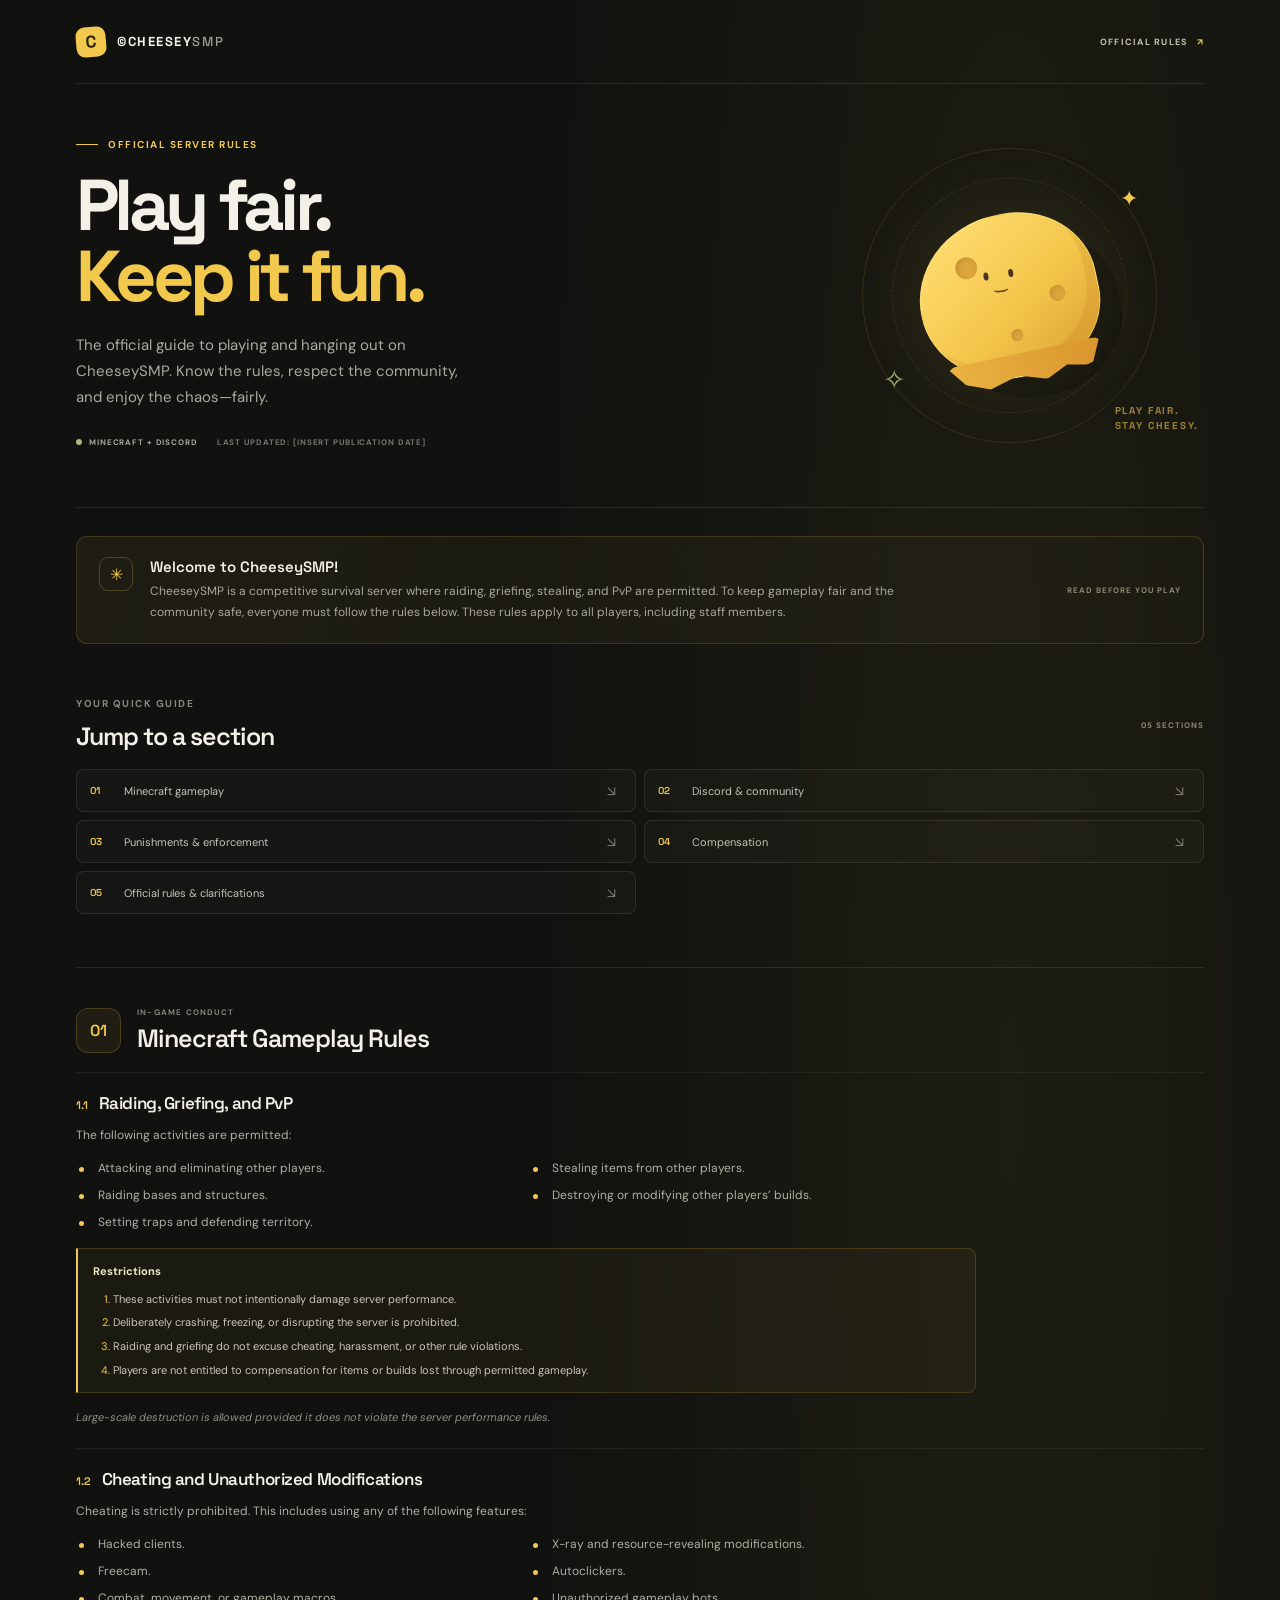
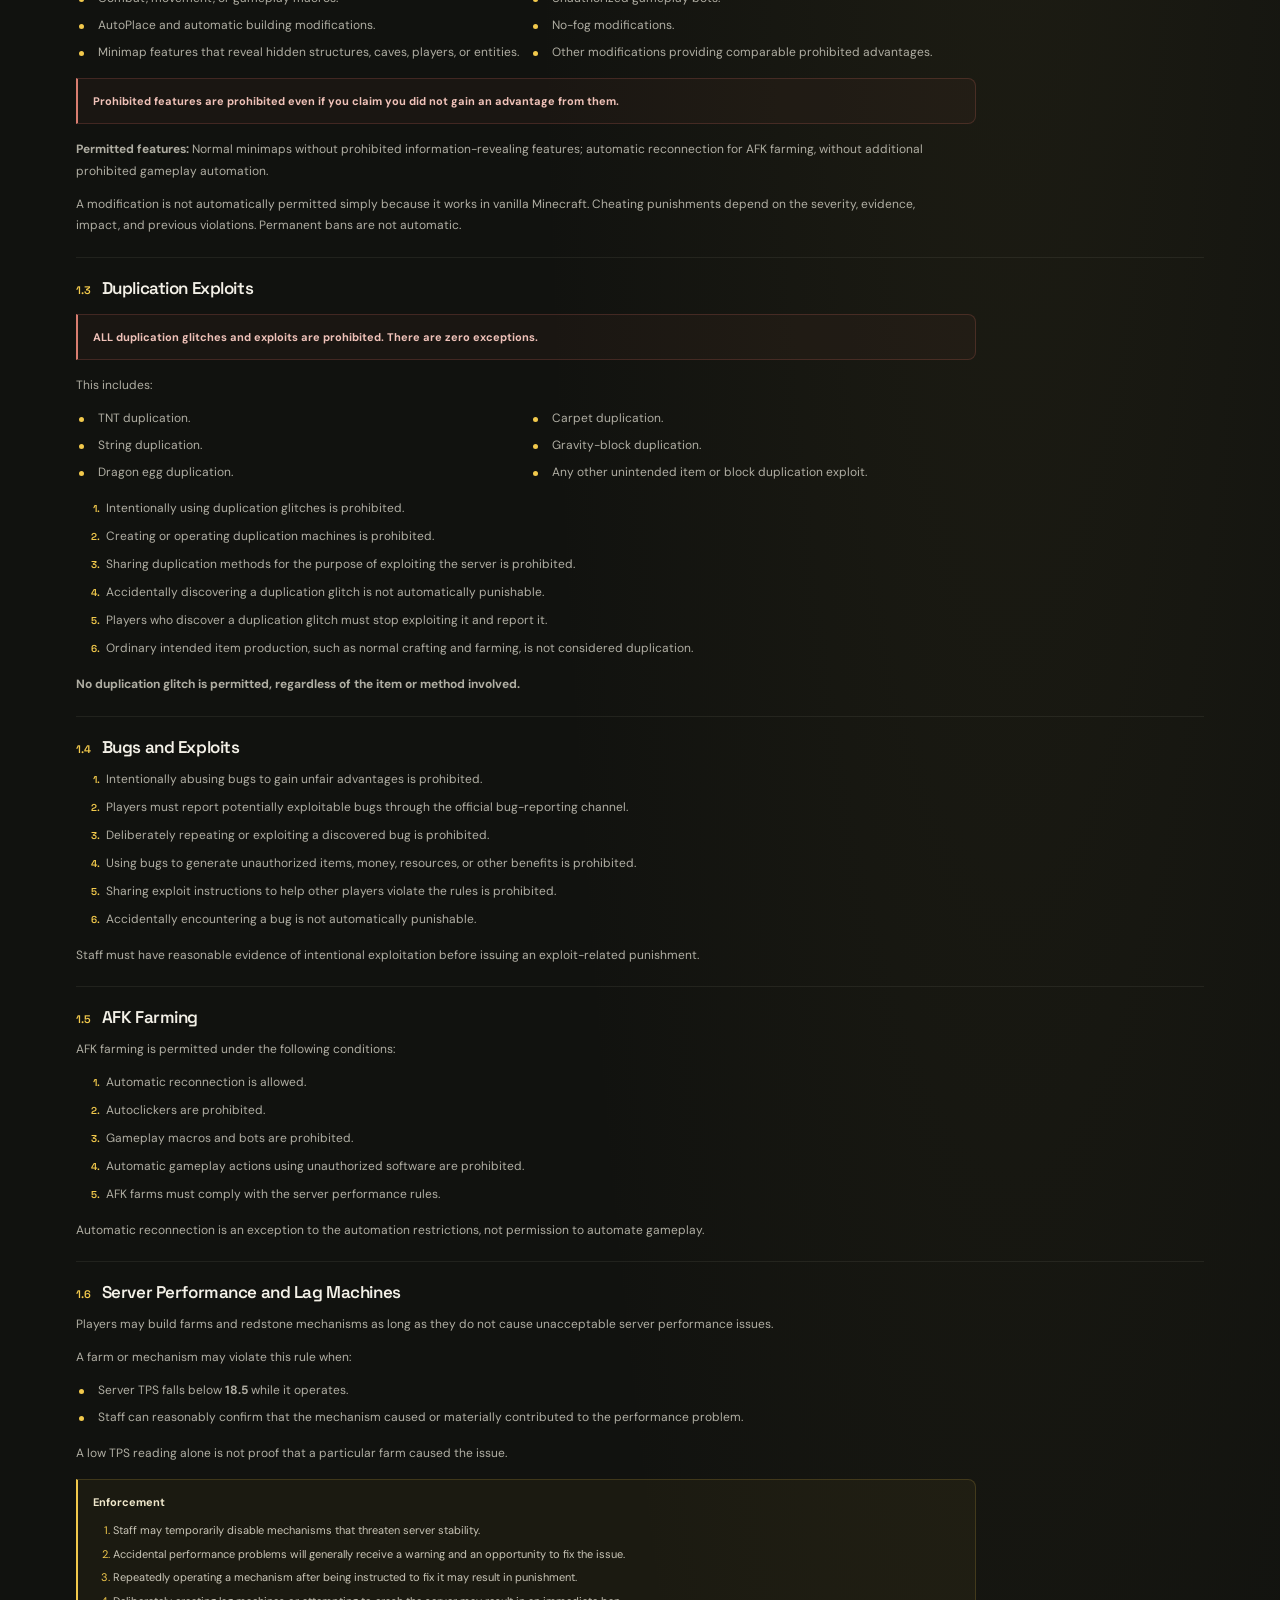
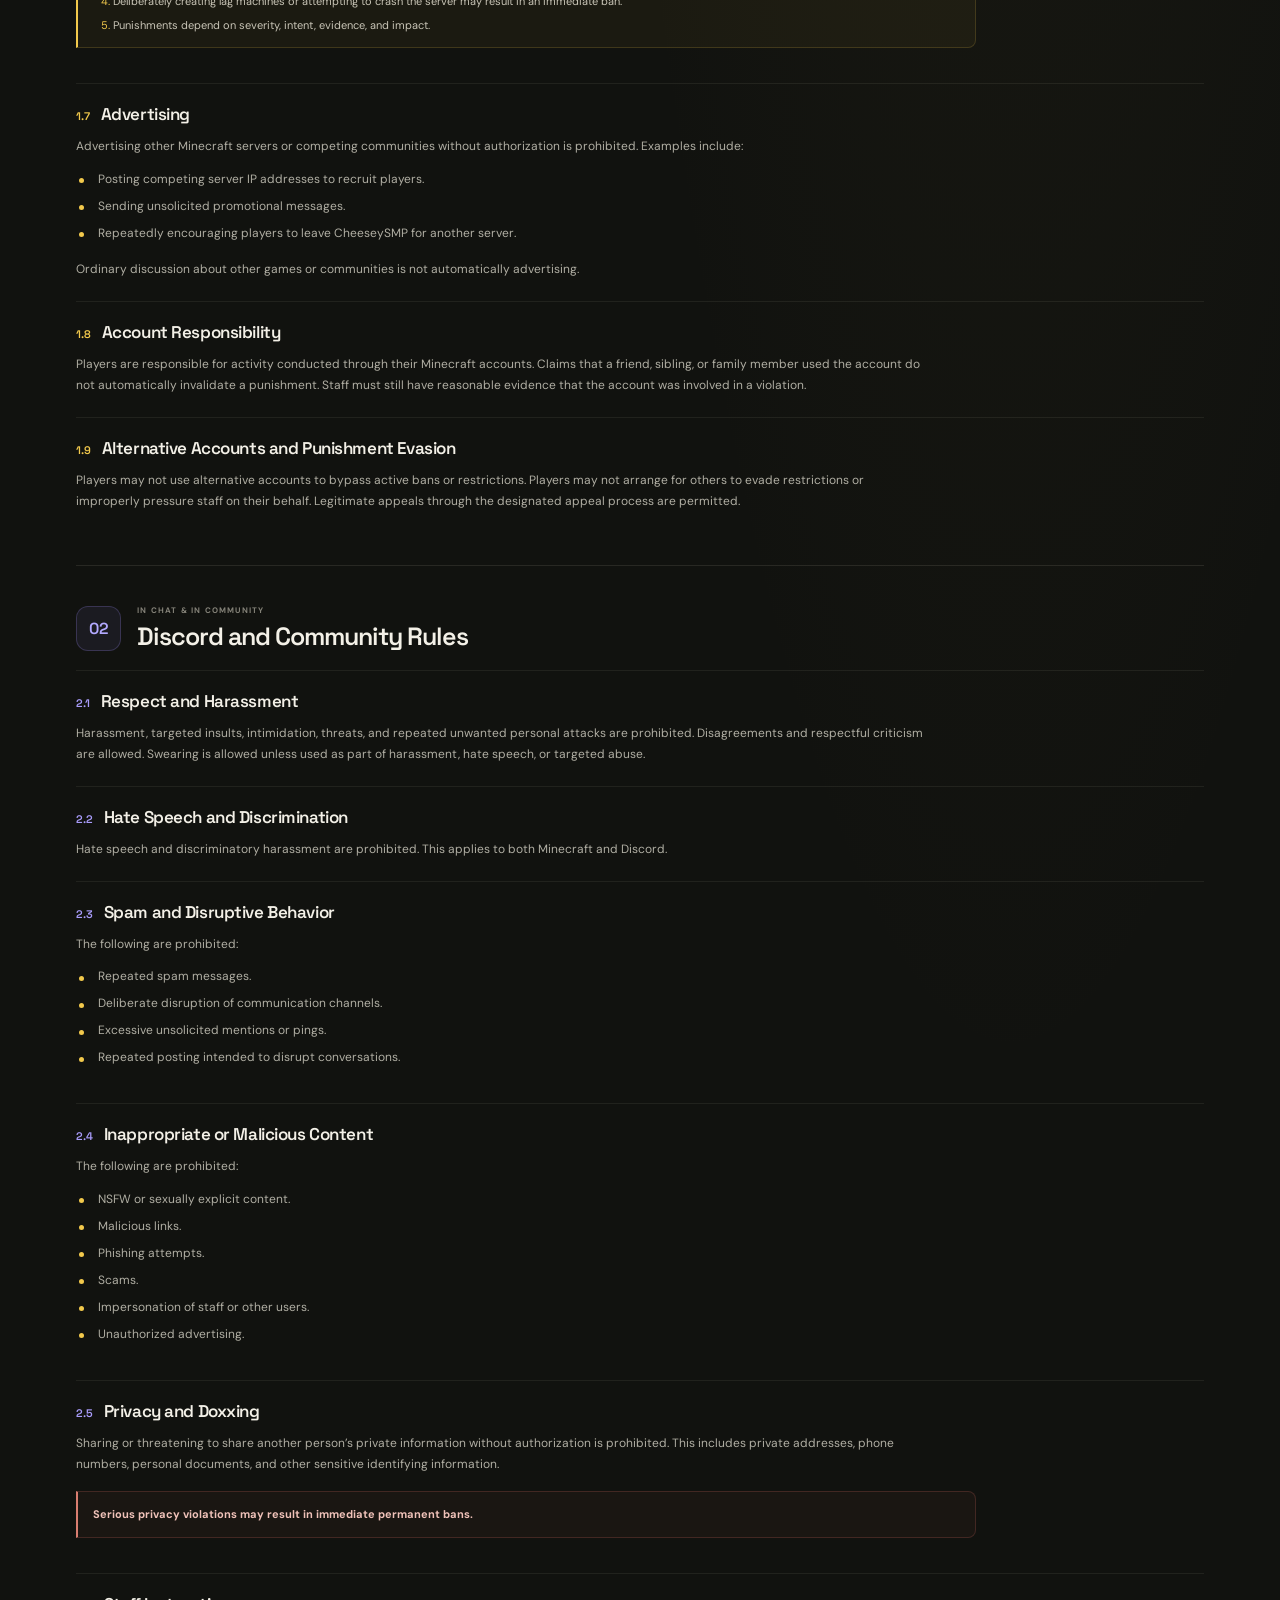
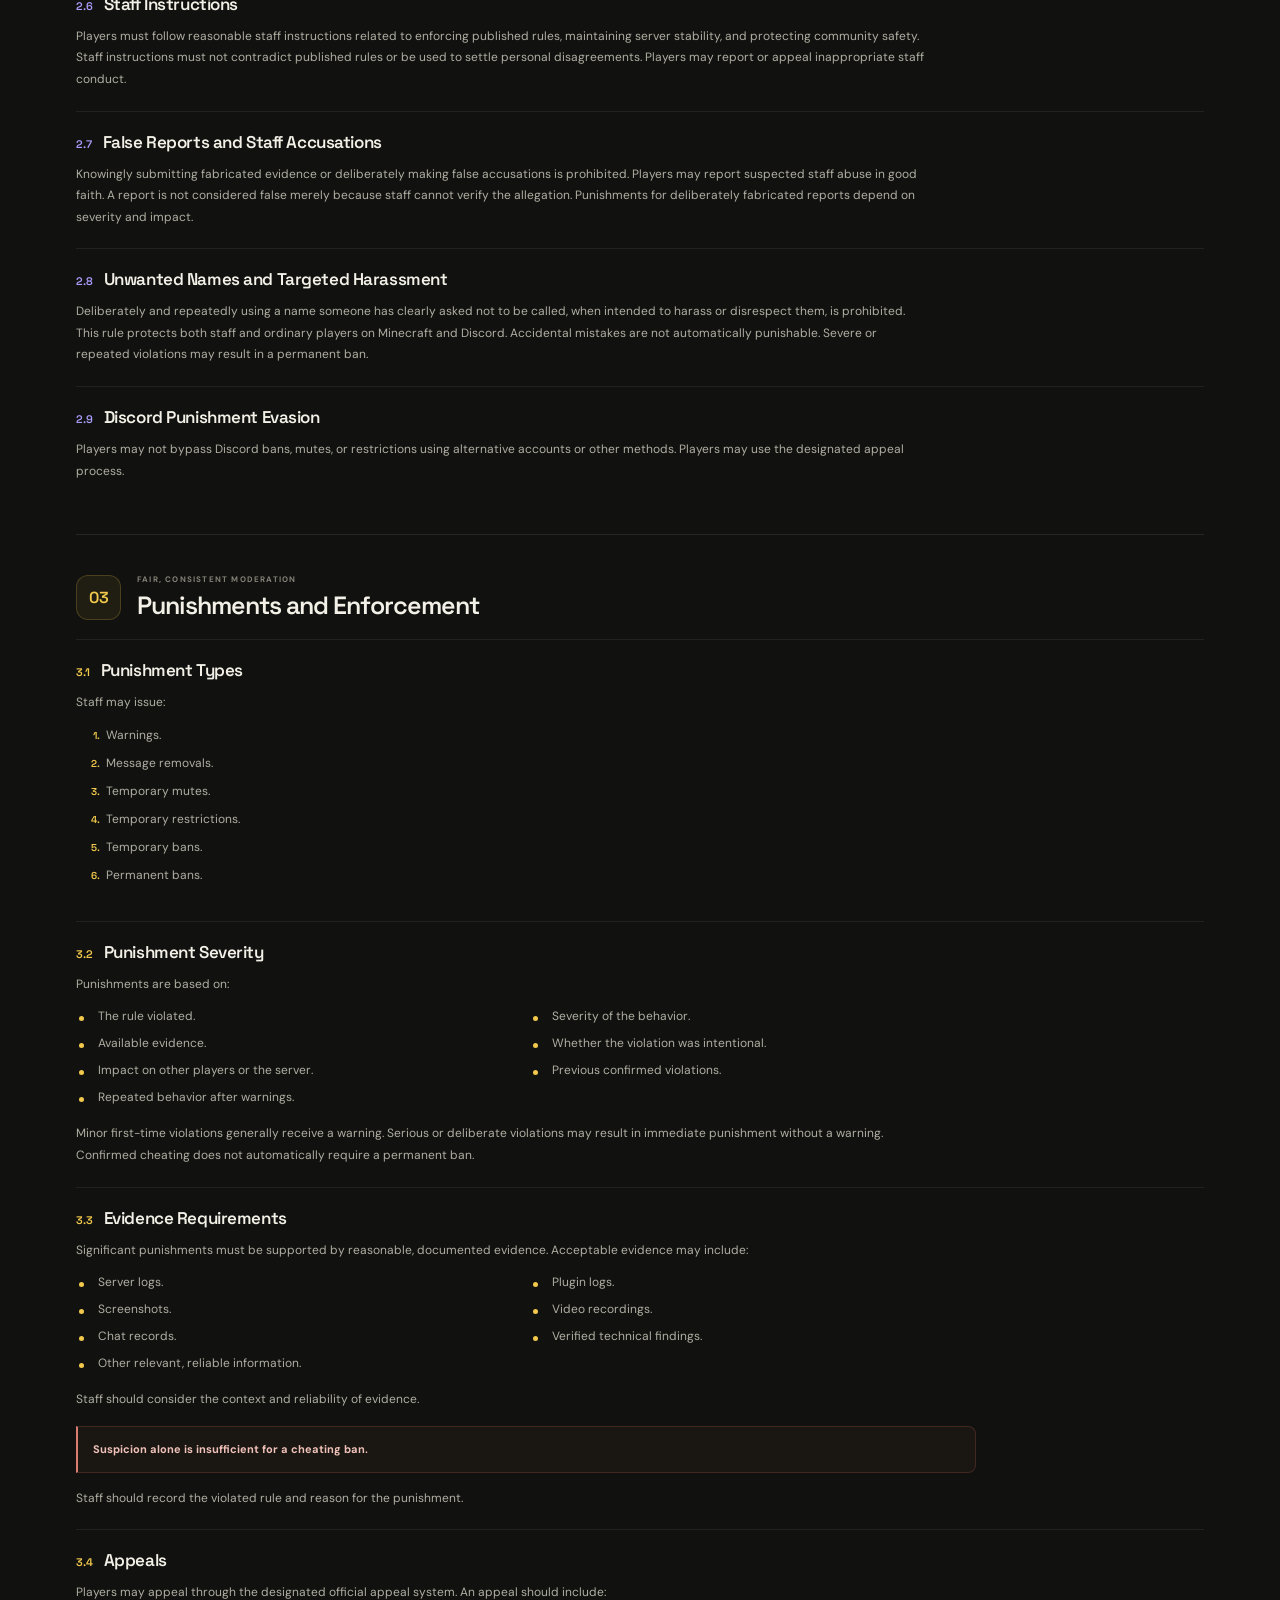
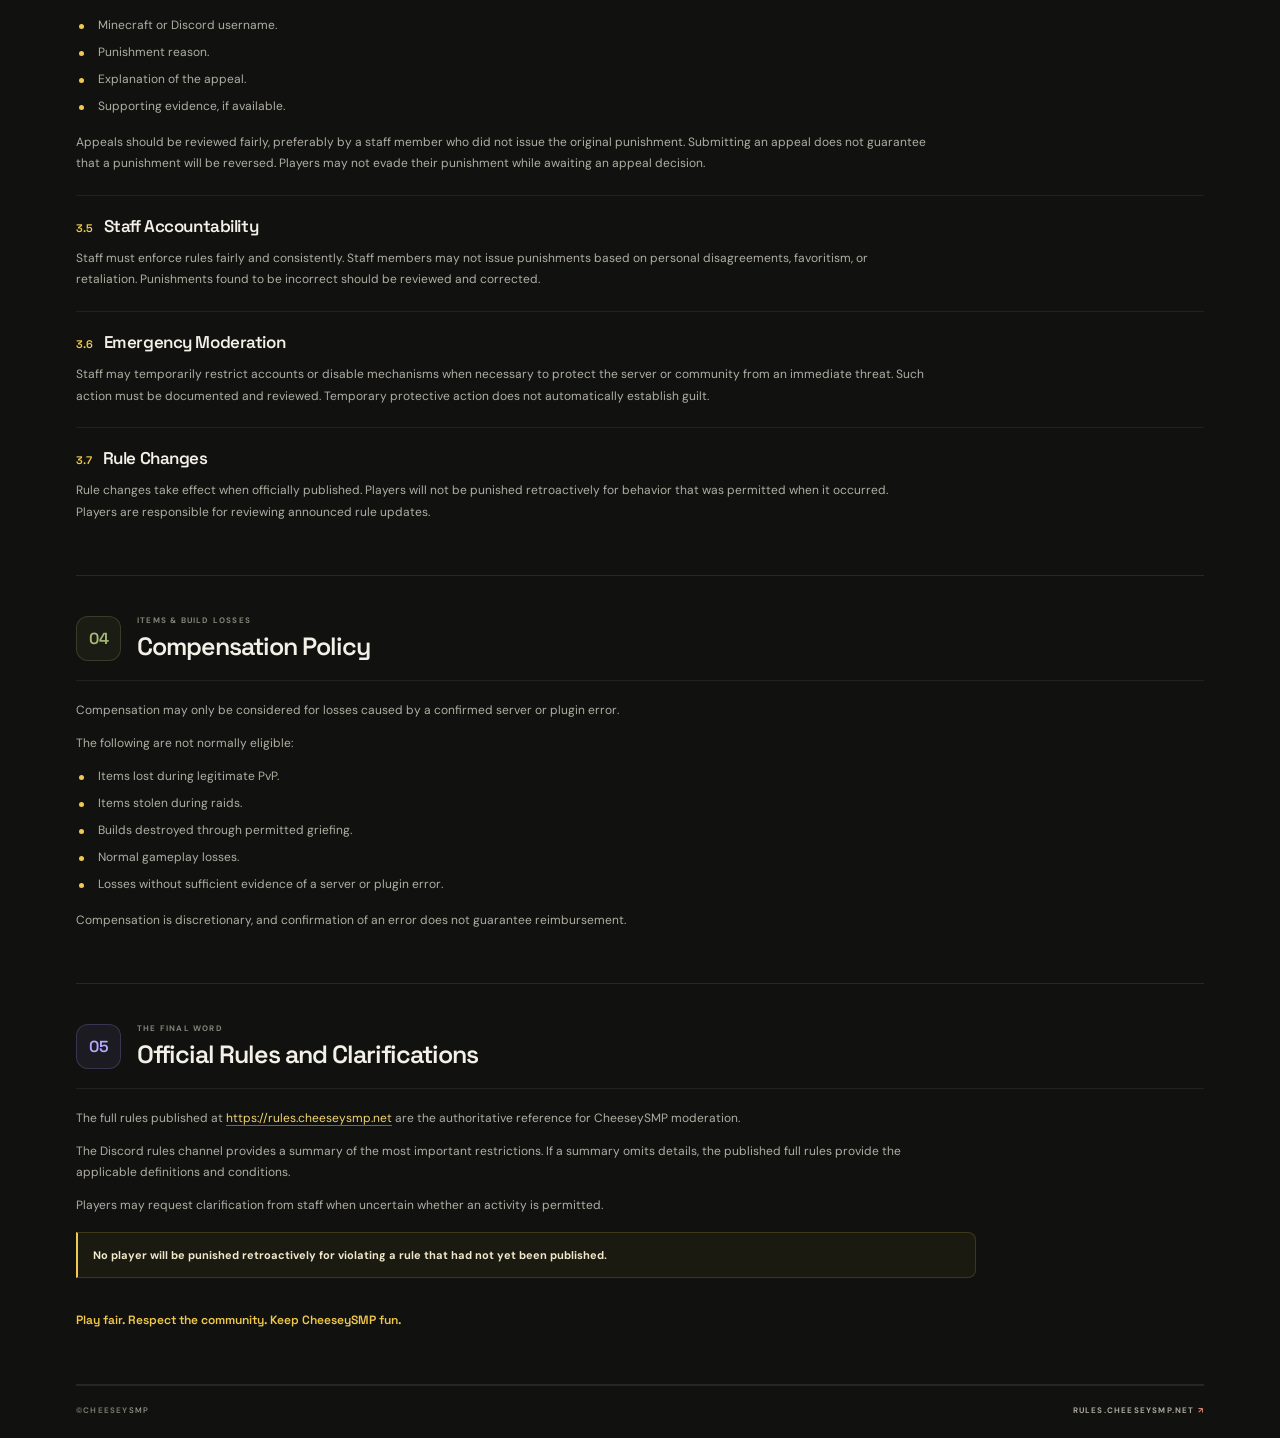
==== index.html @ 49653930 "Add files via upload" ====
<!DOCTYPE html>
<html lang="en">
    <head>
        <meta charset="UTF-8">
        <meta name="viewport" content="width=device-width, initial-scale=1.0">
        <meta name="theme-color" content="#11120f">
        <meta name="description" content="The official CheeseySMP rules for Minecraft and Discord. Play fair, respect the community, and keep CheeseySMP fun.">
        <title>Official Server Rules — CheeseySMP</title>
        <link rel="preconnect" href="https://fonts.googleapis.com">
        <link rel="preconnect" href="https://fonts.gstatic.com" crossorigin>
        <link href="https://fonts.googleapis.com/css2?family=DM+Sans:wght@400;500;600;700&family=Space+Grotesk:wght@500;600;700&display=swap" rel="stylesheet">
        <link rel="stylesheet" href="style.css">
    </head>
    <body>
        <div class="page-shell">
            <header class="site-header">
                <a class="brand" href="#top" aria-label="CheeseySMP rules home">
                    <span class="brand-mark" aria-hidden="true">C</span>
                    <span>©CHEESEY<span class="brand-light">SMP</span></span>
                </a>
                <a class="header-link" href="https://rules.cheeseysmp.net">OFFICIAL RULES <span aria-hidden="true">↗</span></a>
            </header>

            <main id="top">
                <section class="hero" aria-labelledby="page-title">
                    <div class="hero-copy">
                        <p class="eyebrow"><span class="eyebrow-line"></span> OFFICIAL SERVER RULES</p>
                        <h1 id="page-title">Play fair.<br><span>Keep it fun.</span></h1>
                        <p class="hero-description">The official guide to playing and hanging out on CheeseySMP. Know the rules, respect the community, and enjoy the chaos—fairly.</p>
                        <div class="hero-meta">
                            <span><span class="meta-dot"></span> MINECRAFT + DISCORD</span>
                            <span>LAST UPDATED: [INSERT PUBLICATION DATE]</span>
                        </div>
                    </div>
                    <div class="hero-art" aria-hidden="true">
                        <div class="orbit orbit-one"></div>
                        <div class="orbit orbit-two"></div>
                        <div class="spark spark-one">✦</div>
                        <div class="spark spark-two">✧</div>
                        <div class="cheese">
                            <div class="cheese-face"><span></span><span></span><i></i></div>
                            <div class="cheese-hole hole-one"></div>
                            <div class="cheese-hole hole-two"></div>
                            <div class="cheese-hole hole-three"></div>
                        </div>
                        <span class="art-caption">PLAY FAIR.<br>STAY CHEESY.</span>
                    </div>
                </section>

                <section class="intro-panel" aria-label="About these rules">
                    <div class="intro-icon" aria-hidden="true">✳</div>
                    <div>
                        <p class="intro-title">Welcome to CheeseySMP!</p>
                        <p>CheeseySMP is a competitive survival server where raiding, griefing, stealing, and PvP are permitted. To keep gameplay fair and the community safe, everyone must follow the rules below. These rules apply to all players, including staff members.</p>
                    </div>
                    <span class="intro-label">READ BEFORE YOU PLAY</span>
                </section>

                <section class="contents" aria-labelledby="contents-heading">
                    <div class="section-heading">
                        <div>
                            <p class="eyebrow">YOUR QUICK GUIDE</p>
                            <h2 id="contents-heading">Jump to a section</h2>
                        </div>
                        <span class="contents-count">05 SECTIONS</span>
                    </div>
                    <nav class="contents-grid" aria-label="Rules sections">
                        <a class="contents-link" href="#minecraft"><span>01</span> Minecraft gameplay <b>↘</b></a>
                        <a class="contents-link" href="#community"><span>02</span> Discord &amp; community <b>↘</b></a>
                        <a class="contents-link" href="#enforcement"><span>03</span> Punishments &amp; enforcement <b>↘</b></a>
                        <a class="contents-link" href="#compensation"><span>04</span> Compensation <b>↘</b></a>
                        <a class="contents-link" href="#clarifications"><span>05</span> Official rules &amp; clarifications <b>↘</b></a>
                    </nav>
                </section>

                <div class="rules-document">
                    <section class="document-section" id="minecraft" aria-labelledby="minecraft-heading">
                        <div class="document-heading">
                            <span class="section-index">01</span>
                            <div><p class="eyebrow">IN-GAME CONDUCT</p><h2 id="minecraft-heading">Minecraft Gameplay Rules</h2></div>
                        </div>

                        <article class="rule-block" id="raiding">
                            <h3><span>1.1</span> Raiding, Griefing, and PvP</h3>
                            <p>The following activities are permitted:</p>
                            <ul class="rule-points two-column">
                                <li>Attacking and eliminating other players.</li>
                                <li>Stealing items from other players.</li>
                                <li>Raiding bases and structures.</li>
                                <li>Destroying or modifying other players’ builds.</li>
                                <li>Setting traps and defending territory.</li>
                            </ul>
                            <div class="callout callout-gold"><strong>Restrictions</strong><ol><li>These activities must not intentionally damage server performance.</li><li>Deliberately crashing, freezing, or disrupting the server is prohibited.</li><li>Raiding and griefing do not excuse cheating, harassment, or other rule violations.</li><li>Players are not entitled to compensation for items or builds lost through permitted gameplay.</li></ol></div>
                            <p class="fine-print">Large-scale destruction is allowed provided it does not violate the server performance rules.</p>
                        </article>

                        <article class="rule-block" id="cheating">
                            <h3><span>1.2</span> Cheating and Unauthorized Modifications</h3>
                            <p>Cheating is strictly prohibited. This includes using any of the following features:</p>
                            <ul class="rule-points two-column">
                                <li>Hacked clients.</li><li>X-ray and resource-revealing modifications.</li><li>Freecam.</li><li>Autoclickers.</li><li>Combat, movement, or gameplay macros.</li><li>Unauthorized gameplay bots.</li><li>AutoPlace and automatic building modifications.</li><li>No-fog modifications.</li><li>Minimap features that reveal hidden structures, caves, players, or entities.</li><li>Other modifications providing comparable prohibited advantages.</li>
                            </ul>
                            <div class="callout callout-red"><strong>Prohibited features are prohibited even if you claim you did not gain an advantage from them.</strong></div>
                            <p><strong>Permitted features:</strong> Normal minimaps without prohibited information-revealing features; automatic reconnection for AFK farming, without additional prohibited gameplay automation.</p>
                            <p>A modification is not automatically permitted simply because it works in vanilla Minecraft. Cheating punishments depend on the severity, evidence, impact, and previous violations. Permanent bans are not automatic.</p>
                        </article>

                        <article class="rule-block" id="duplication">
                            <h3><span>1.3</span> Duplication Exploits</h3>
                            <div class="callout callout-red"><strong>ALL duplication glitches and exploits are prohibited. There are zero exceptions.</strong></div>
                            <p>This includes:</p>
                            <ul class="rule-points two-column"><li>TNT duplication.</li><li>Carpet duplication.</li><li>String duplication.</li><li>Gravity-block duplication.</li><li>Dragon egg duplication.</li><li>Any other unintended item or block duplication exploit.</li></ul>
                            <ol class="numbered-rules"><li>Intentionally using duplication glitches is prohibited.</li><li>Creating or operating duplication machines is prohibited.</li><li>Sharing duplication methods for the purpose of exploiting the server is prohibited.</li><li>Accidentally discovering a duplication glitch is not automatically punishable.</li><li>Players who discover a duplication glitch must stop exploiting it and report it.</li><li>Ordinary intended item production, such as normal crafting and farming, is not considered duplication.</li></ol>
                            <p><strong>No duplication glitch is permitted, regardless of the item or method involved.</strong></p>
                        </article>

                        <article class="rule-block" id="bugs">
                            <h3><span>1.4</span> Bugs and Exploits</h3>
                            <ol class="numbered-rules"><li>Intentionally abusing bugs to gain unfair advantages is prohibited.</li><li>Players must report potentially exploitable bugs through the official bug-reporting channel.</li><li>Deliberately repeating or exploiting a discovered bug is prohibited.</li><li>Using bugs to generate unauthorized items, money, resources, or other benefits is prohibited.</li><li>Sharing exploit instructions to help other players violate the rules is prohibited.</li><li>Accidentally encountering a bug is not automatically punishable.</li></ol>
                            <p>Staff must have reasonable evidence of intentional exploitation before issuing an exploit-related punishment.</p>
                        </article>

                        <article class="rule-block" id="afk">
                            <h3><span>1.5</span> AFK Farming</h3>
                            <p>AFK farming is permitted under the following conditions:</p>
                            <ol class="numbered-rules"><li>Automatic reconnection is allowed.</li><li>Autoclickers are prohibited.</li><li>Gameplay macros and bots are prohibited.</li><li>Automatic gameplay actions using unauthorized software are prohibited.</li><li>AFK farms must comply with the server performance rules.</li></ol>
                            <p>Automatic reconnection is an exception to the automation restrictions, not permission to automate gameplay.</p>
                        </article>

                        <article class="rule-block" id="performance">
                            <h3><span>1.6</span> Server Performance and Lag Machines</h3>
                            <p>Players may build farms and redstone mechanisms as long as they do not cause unacceptable server performance issues.</p>
                            <p>A farm or mechanism may violate this rule when:</p>
                            <ul class="rule-points"><li>Server TPS falls below <strong>18.5</strong> while it operates.</li><li>Staff can reasonably confirm that the mechanism caused or materially contributed to the performance problem.</li></ul>
                            <p>A low TPS reading alone is not proof that a particular farm caused the issue.</p>
                            <div class="callout callout-gold"><strong>Enforcement</strong><ol><li>Staff may temporarily disable mechanisms that threaten server stability.</li><li>Accidental performance problems will generally receive a warning and an opportunity to fix the issue.</li><li>Repeatedly operating a mechanism after being instructed to fix it may result in punishment.</li><li>Deliberately creating lag machines or attempting to crash the server may result in an immediate ban.</li><li>Punishments depend on severity, intent, evidence, and impact.</li></ol></div>
                        </article>

                        <article class="rule-block" id="advertising">
                            <h3><span>1.7</span> Advertising</h3>
                            <p>Advertising other Minecraft servers or competing communities without authorization is prohibited. Examples include:</p>
                            <ul class="rule-points"><li>Posting competing server IP addresses to recruit players.</li><li>Sending unsolicited promotional messages.</li><li>Repeatedly encouraging players to leave CheeseySMP for another server.</li></ul>
                            <p>Ordinary discussion about other games or communities is not automatically advertising.</p>
                        </article>

                        <article class="rule-block" id="accounts">
                            <h3><span>1.8</span> Account Responsibility</h3>
                            <p>Players are responsible for activity conducted through their Minecraft accounts. Claims that a friend, sibling, or family member used the account do not automatically invalidate a punishment. Staff must still have reasonable evidence that the account was involved in a violation.</p>
                        </article>

                        <article class="rule-block" id="evasion">
                            <h3><span>1.9</span> Alternative Accounts and Punishment Evasion</h3>
                            <p>Players may not use alternative accounts to bypass active bans or restrictions. Players may not arrange for others to evade restrictions or improperly pressure staff on their behalf. Legitimate appeals through the designated appeal process are permitted.</p>
                        </article>
                    </section>

                    <section class="document-section" id="community" aria-labelledby="community-heading">
                        <div class="document-heading">
                            <span class="section-index section-index-purple">02</span>
                            <div><p class="eyebrow">IN CHAT &amp; IN COMMUNITY</p><h2 id="community-heading">Discord and Community Rules</h2></div>
                        </div>
                        <article class="rule-block" id="respect"><h3><span>2.1</span> Respect and Harassment</h3><p>Harassment, targeted insults, intimidation, threats, and repeated unwanted personal attacks are prohibited. Disagreements and respectful criticism are allowed. Swearing is allowed unless used as part of harassment, hate speech, or targeted abuse.</p></article>
                        <article class="rule-block" id="hate"><h3><span>2.2</span> Hate Speech and Discrimination</h3><p>Hate speech and discriminatory harassment are prohibited. This applies to both Minecraft and Discord.</p></article>
                        <article class="rule-block" id="spam"><h3><span>2.3</span> Spam and Disruptive Behavior</h3><p>The following are prohibited:</p><ul class="rule-points"><li>Repeated spam messages.</li><li>Deliberate disruption of communication channels.</li><li>Excessive unsolicited mentions or pings.</li><li>Repeated posting intended to disrupt conversations.</li></ul></article>
                        <article class="rule-block" id="malicious"><h3><span>2.4</span> Inappropriate or Malicious Content</h3><p>The following are prohibited:</p><ul class="rule-points"><li>NSFW or sexually explicit content.</li><li>Malicious links.</li><li>Phishing attempts.</li><li>Scams.</li><li>Impersonation of staff or other users.</li><li>Unauthorized advertising.</li></ul></article>
                        <article class="rule-block" id="privacy"><h3><span>2.5</span> Privacy and Doxxing</h3><p>Sharing or threatening to share another person’s private information without authorization is prohibited. This includes private addresses, phone numbers, personal documents, and other sensitive identifying information.</p><div class="callout callout-red"><strong>Serious privacy violations may result in immediate permanent bans.</strong></div></article>
                        <article class="rule-block" id="staff"><h3><span>2.6</span> Staff Instructions</h3><p>Players must follow reasonable staff instructions related to enforcing published rules, maintaining server stability, and protecting community safety. Staff instructions must not contradict published rules or be used to settle personal disagreements. Players may report or appeal inappropriate staff conduct.</p></article>
                        <article class="rule-block" id="reports"><h3><span>2.7</span> False Reports and Staff Accusations</h3><p>Knowingly submitting fabricated evidence or deliberately making false accusations is prohibited. Players may report suspected staff abuse in good faith. A report is not considered false merely because staff cannot verify the allegation. Punishments for deliberately fabricated reports depend on severity and impact.</p></article>
                        <article class="rule-block" id="names"><h3><span>2.8</span> Unwanted Names and Targeted Harassment</h3><p>Deliberately and repeatedly using a name someone has clearly asked not to be called, when intended to harass or disrespect them, is prohibited. This rule protects both staff and ordinary players on Minecraft and Discord. Accidental mistakes are not automatically punishable. Severe or repeated violations may result in a permanent ban.</p></article>
                        <article class="rule-block" id="discord-evasion"><h3><span>2.9</span> Discord Punishment Evasion</h3><p>Players may not bypass Discord bans, mutes, or restrictions using alternative accounts or other methods. Players may use the designated appeal process.</p></article>
                    </section>

                    <section class="document-section" id="enforcement" aria-labelledby="enforcement-heading">
                        <div class="document-heading"><span class="section-index">03</span><div><p class="eyebrow">FAIR, CONSISTENT MODERATION</p><h2 id="enforcement-heading">Punishments and Enforcement</h2></div></div>
                        <article class="rule-block" id="punishment-types"><h3><span>3.1</span> Punishment Types</h3><p>Staff may issue:</p><ol class="numbered-rules"><li>Warnings.</li><li>Message removals.</li><li>Temporary mutes.</li><li>Temporary restrictions.</li><li>Temporary bans.</li><li>Permanent bans.</li></ol></article>
                        <article class="rule-block" id="severity"><h3><span>3.2</span> Punishment Severity</h3><p>Punishments are based on:</p><ul class="rule-points two-column"><li>The rule violated.</li><li>Severity of the behavior.</li><li>Available evidence.</li><li>Whether the violation was intentional.</li><li>Impact on other players or the server.</li><li>Previous confirmed violations.</li><li>Repeated behavior after warnings.</li></ul><p>Minor first-time violations generally receive a warning. Serious or deliberate violations may result in immediate punishment without a warning. Confirmed cheating does not automatically require a permanent ban.</p></article>
                        <article class="rule-block" id="evidence"><h3><span>3.3</span> Evidence Requirements</h3><p>Significant punishments must be supported by reasonable, documented evidence. Acceptable evidence may include:</p><ul class="rule-points two-column"><li>Server logs.</li><li>Plugin logs.</li><li>Screenshots.</li><li>Video recordings.</li><li>Chat records.</li><li>Verified technical findings.</li><li>Other relevant, reliable information.</li></ul><p>Staff should consider the context and reliability of evidence.</p><div class="callout callout-red"><strong>Suspicion alone is insufficient for a cheating ban.</strong></div><p>Staff should record the violated rule and reason for the punishment.</p></article>
                        <article class="rule-block" id="appeals"><h3><span>3.4</span> Appeals</h3><p>Players may appeal through the designated official appeal system. An appeal should include:</p><ul class="rule-points"><li>Minecraft or Discord username.</li><li>Punishment reason.</li><li>Explanation of the appeal.</li><li>Supporting evidence, if available.</li></ul><p>Appeals should be reviewed fairly, preferably by a staff member who did not issue the original punishment. Submitting an appeal does not guarantee that a punishment will be reversed. Players may not evade their punishment while awaiting an appeal decision.</p></article>
                        <article class="rule-block" id="staff-accountability"><h3><span>3.5</span> Staff Accountability</h3><p>Staff must enforce rules fairly and consistently. Staff members may not issue punishments based on personal disagreements, favoritism, or retaliation. Punishments found to be incorrect should be reviewed and corrected.</p></article>
                        <article class="rule-block" id="emergency"><h3><span>3.6</span> Emergency Moderation</h3><p>Staff may temporarily restrict accounts or disable mechanisms when necessary to protect the server or community from an immediate threat. Such action must be documented and reviewed. Temporary protective action does not automatically establish guilt.</p></article>
                        <article class="rule-block" id="rule-changes"><h3><span>3.7</span> Rule Changes</h3><p>Rule changes take effect when officially published. Players will not be punished retroactively for behavior that was permitted when it occurred. Players are responsible for reviewing announced rule updates.</p></article>
                    </section>

                    <section class="document-section" id="compensation" aria-labelledby="compensation-heading">
                        <div class="document-heading"><span class="section-index section-index-green">04</span><div><p class="eyebrow">ITEMS &amp; BUILD LOSSES</p><h2 id="compensation-heading">Compensation Policy</h2></div></div>
                        <article class="rule-block"><p>Compensation may only be considered for losses caused by a confirmed server or plugin error.</p><p>The following are not normally eligible:</p><ul class="rule-points"><li>Items lost during legitimate PvP.</li><li>Items stolen during raids.</li><li>Builds destroyed through permitted griefing.</li><li>Normal gameplay losses.</li><li>Losses without sufficient evidence of a server or plugin error.</li></ul><p>Compensation is discretionary, and confirmation of an error does not guarantee reimbursement.</p></article>
                    </section>

                    <section class="document-section" id="clarifications" aria-labelledby="clarifications-heading">
                        <div class="document-heading"><span class="section-index section-index-purple">05</span><div><p class="eyebrow">THE FINAL WORD</p><h2 id="clarifications-heading">Official Rules and Clarifications</h2></div></div>
                        <article class="rule-block"><p>The full rules published at <a class="inline-link" href="https://rules.cheeseysmp.net">https://rules.cheeseysmp.net</a> are the authoritative reference for CheeseySMP moderation.</p><p>The Discord rules channel provides a summary of the most important restrictions. If a summary omits details, the published full rules provide the applicable definitions and conditions.</p><p>Players may request clarification from staff when uncertain whether an activity is permitted.</p><div class="callout callout-gold"><strong>No player will be punished retroactively for violating a rule that had not yet been published.</strong></div><p class="closing-line">Play fair. Respect the community. Keep CheeseySMP fun.</p></article>
                    </section>
                </div>
            </main>

            <footer class="site-footer">
                <span>©CHEESEY<span class="brand-light">SMP</span></span>
                <a href="https://rules.cheeseysmp.net">RULES.CHEESEYSMP.NET <span class="footer-heart">↗</span></a>
            </footer>
        </div>
    </body>
</html>
---- style.css ----
@import url('https://fonts.googleapis.com/css2?family=DM+Sans:wght@400;500;600;700&family=Space+Grotesk:wght@500;600;700&display=swap');

:root {
    color-scheme: dark;
    --bg: #11120f;
    --panel: #1a1b17;
    --panel-raised: #20211c;
    --text: #f3f0e7;
    --muted: #a19f93;
    --line: rgba(241, 235, 213, 0.1);
    --cheese: #f2c94c;
    --green: #a8ba76;
    --discord: #9a8cf4;
}

* { box-sizing: border-box; }
html { scroll-behavior: smooth; }
body {
    min-width: 320px;
    margin: 0;
    background:
        radial-gradient(ellipse at 79% 14%, rgba(118, 104, 49, 0.12), transparent 30rem),
        var(--bg);
    color: var(--text);
    font-family: 'DM Sans', sans-serif;
    -webkit-font-smoothing: antialiased;
}

a { color: inherit; }
.page-shell { max-width: 1240px; padding: 0 56px; margin: 0 auto; }
.site-header {
    height: 84px;
    display: flex;
    align-items: center;
    justify-content: space-between;
    border-bottom: 1px solid var(--line);
}
.brand { display: inline-flex; align-items: center; gap: 11px; text-decoration: none; font: 700 13px 'Space Grotesk', sans-serif; letter-spacing: .12em; }
.brand-mark { display: grid; width: 30px; height: 30px; place-items: center; border-radius: 9px; background: var(--cheese); color: #292416; font: 700 17px 'Space Grotesk', sans-serif; letter-spacing: 0; transform: rotate(-5deg); }
.brand-light { color: var(--muted); font-weight: 500; }
.header-label, .eyebrow, .card-number, .card-footer, .reminder-tag, .site-footer { font-size: 10px; font-weight: 700; letter-spacing: .15em; }
.header-label { display: flex; align-items: center; gap: 9px; color: #b8b6aa; }
.status-dot { width: 7px; height: 7px; border-radius: 50%; background: var(--green); box-shadow: 0 0 12px rgba(168,186,118,.6); }

.hero { min-height: 422px; display: flex; align-items: center; justify-content: space-between; position: relative; overflow: hidden; border-bottom: 1px solid var(--line); }
.hero-copy { z-index: 1; width: 55%; padding: 54px 0 60px; }
.eyebrow { display: flex; align-items: center; gap: 10px; margin: 0 0 19px; color: var(--cheese); }
.eyebrow-line { display: inline-block; width: 22px; height: 1px; background: var(--cheese); }
h1, h2, h3, p { margin-top: 0; }
h1 { margin-bottom: 19px; font: 700 clamp(48px, 6vw, 72px)/.99 'Space Grotesk', sans-serif; letter-spacing: -.065em; }
h1 span { color: var(--cheese); }
.hero-description { max-width: 390px; margin: 0; color: #aaa99d; font-size: 15px; line-height: 1.75; }
.scroll-link { display: inline-flex; align-items: center; gap: 13px; margin-top: 31px; color: #e7e3d7; text-decoration: none; font-size: 10px; font-weight: 700; letter-spacing: .14em; }
.scroll-link span { display: grid; width: 25px; height: 25px; place-items: center; border: 1px solid var(--line); border-radius: 50%; color: var(--cheese); font-size: 14px; transition: transform .2s ease; }
.scroll-link:hover span { transform: translateY(3px); }

.hero-art { position: relative; display: grid; width: 390px; height: 350px; flex: 0 0 390px; place-items: center; }
.orbit { position: absolute; width: 295px; height: 295px; border: 1px solid rgba(242,201,76,.12); border-radius: 50%; }
.orbit-two { width: 235px; height: 235px; border-style: dashed; border-color: rgba(242,201,76,.13); }
.cheese { position: relative; z-index: 1; width: 180px; height: 164px; border: 1px solid rgba(255,239,163,.3); border-radius: 52% 46% 45% 49%; background: linear-gradient(145deg, #ffdf73 5%, #f4c64b 55%, #d99d31); box-shadow: 18px 23px 0 rgba(0,0,0,.2), inset -10px -13px 0 rgba(177,113,19,.16), 0 0 75px rgba(242,201,76,.13); transform: rotate(-12deg); }
.cheese:after { position: absolute; right: 9px; bottom: -8px; left: 13px; height: 31px; border-radius: 10px 7px 50% 40%; background: linear-gradient(90deg, #eab342, #d9952d); content: ''; clip-path: polygon(0 0,100% 0,92% 85%,76% 68%,62% 100%,44% 70%,25% 96%,10% 66%); }
.cheese-hole { position: absolute; z-index: 2; border-radius: 50%; background: #dba63c; box-shadow: inset 2px 2px 5px rgba(137,84,10,.23); }
.hole-one { top: 34px; left: 42px; width: 22px; height: 22px; }
.hole-two { top: 80px; right: 33px; width: 16px; height: 16px; }
.hole-three { bottom: 35px; left: 83px; width: 12px; height: 12px; }
.cheese-face { position: absolute; top: 54px; left: 68px; display: flex; align-items: center; gap: 20px; transform: rotate(4deg); }
.cheese-face span { width: 5px; height: 8px; border-radius: 50%; background: #49351e; }
.cheese-face i { position: absolute; top: 15px; left: 8px; width: 15px; height: 7px; border-bottom: 2px solid #754619; border-radius: 0 0 50% 50%; }
.spark { position: absolute; color: var(--cheese); }
.spark-one { top: 63px; right: 66px; font-size: 22px; }
.spark-two { bottom: 74px; left: 69px; color: #9daf6e; font-size: 27px; }
.art-caption { position: absolute; right: 5px; bottom: 38px; color: rgba(242,201,76,.6); font: 700 10px/1.5 'Space Grotesk', sans-serif; letter-spacing: .17em; }

.rules-section { padding: 55px 0 0; }
.section-heading { display: flex; align-items: end; justify-content: space-between; margin-bottom: 25px; }
.section-heading .eyebrow { margin-bottom: 10px; color: #88877e; }
h2 { margin-bottom: 0; font: 600 29px 'Space Grotesk', sans-serif; letter-spacing: -.04em; }
.rule-count { display: flex; align-items: center; gap: 10px; padding-bottom: 4px; color: var(--cheese); font: 600 13px 'Space Grotesk', sans-serif; }
.rule-count span { color: #77766d; font: 700 9px 'DM Sans', sans-serif; letter-spacing: .12em; }
.rules-grid { display: grid; grid-template-columns: 1fr 1fr; gap: 17px; }
.rule-card { position: relative; display: flex; min-height: 366px; flex-direction: column; padding: 25px 27px 19px; overflow: hidden; border: 1px solid var(--line); border-radius: 12px; background: linear-gradient(145deg, rgba(34,35,29,.88), rgba(24,25,21,.95)); }
.rule-card:before { position: absolute; top: 0; left: 27px; width: 43px; height: 2px; background: var(--cheese); content: ''; }
.discord-card:before { background: var(--discord); }
.card-topline { display: flex; align-items: center; justify-content: space-between; margin-bottom: 21px; }
.card-icon { display: grid; width: 35px; height: 35px; place-items: center; border: 1px solid rgba(242,201,76,.21); border-radius: 10px; background: rgba(242,201,76,.08); }
.minecraft-icon { position: relative; width: 19px; height: 19px; border: 2px solid var(--cheese); border-radius: 2px; background: linear-gradient(135deg, transparent 45%, rgba(242,201,76,.24) 46%); }
.minecraft-icon:after { position: absolute; top: -2px; left: 6px; width: 5px; height: 5px; border: 2px solid var(--cheese); border-bottom: 0; background: var(--panel); content: ''; }
.discord-icon { color: var(--discord); font-size: 27px; font-weight: 700; }
.discord-card .card-icon { border-color: rgba(154,140,244,.23); background: rgba(154,140,244,.09); }
.card-number { color: #77766d; font-size: 9px; }
h3 { margin-bottom: 5px; font: 600 24px 'Space Grotesk', sans-serif; letter-spacing: -.04em; }
.discord-gradient { color: #b3a9ff; }
.card-intro { margin-bottom: 17px; color: #95948a; font-size: 12px; line-height: 1.6; }
.rule-list { display: grid; gap: 13px; margin: 0; padding: 0; list-style: none; }
.rule-list li { display: grid; grid-template-columns: 25px 1fr; gap: 10px; align-items: start; color: #b4b2a8; font-size: 12px; line-height: 1.65; }
.rule-list strong { color: #e8e5da; font-weight: 600; }
.rule-bullet { padding-top: 2px; color: var(--cheese); font: 600 10px 'Space Grotesk', sans-serif; }
.discord-card .rule-bullet { color: var(--discord); }
.card-footer { display: flex; align-items: center; gap: 8px; margin-top: auto; padding-top: 17px; color: #77766d; font-size: 8px; }
.footer-mark { width: 6px; height: 6px; border-radius: 50%; background: var(--cheese); }
.discord-mark { background: var(--discord); }

.reminder { display: flex; align-items: center; gap: 15px; margin: 17px 0 45px; padding: 16px 19px; border: 1px solid rgba(168,186,118,.15); border-radius: 10px; background: rgba(168,186,118,.045); }
.reminder-icon { color: var(--green); font-size: 18px; }
.reminder p { flex: 1; margin: 0; color: #a8a79d; font-size: 12px; line-height: 1.5; }
.reminder p strong { color: #e3e1d6; }
.reminder-tag { color: #8f9e69; font-size: 8px; white-space: nowrap; }
.site-footer { display: flex; justify-content: space-between; padding: 19px 0 23px; border-top: 1px solid var(--line); color: #77766d; font-size: 8px; }
.footer-heart { color: #d18b70; }

/* Long-form official rules document */
.header-link { color: #c4c1b5; text-decoration: none; font-size: 9px; font-weight: 700; letter-spacing: .14em; }
.header-link span { margin-left: 5px; color: var(--cheese); }
.hero-meta { display: flex; flex-wrap: wrap; gap: 19px; margin-top: 27px; color: #77766d; font-size: 8px; font-weight: 700; letter-spacing: .11em; }
.hero-meta span:first-child { display: inline-flex; align-items: center; gap: 7px; color: #a9a79a; }
.meta-dot { width: 6px; height: 6px; border-radius: 50%; background: var(--green); }
.intro-panel { display: grid; grid-template-columns: 36px 1fr auto; align-items: start; gap: 15px; margin: 28px 0 53px; padding: 20px 22px; border: 1px solid rgba(242,201,76,.16); border-radius: 11px; background: linear-gradient(100deg, rgba(242,201,76,.065), rgba(242,201,76,.015)); }
.intro-icon { display: grid; width: 34px; height: 34px; place-items: center; border: 1px solid rgba(242,201,76,.23); border-radius: 9px; color: var(--cheese); }
.intro-title { margin: 0 0 5px; color: var(--text); font: 600 15px 'Space Grotesk', sans-serif; }
.intro-panel p:not(.intro-title) { max-width: 750px; margin: 0; color: #a9a79d; font-size: 12px; line-height: 1.75; }
.intro-label, .contents-count { align-self: center; color: #8b896f; font-size: 8px; font-weight: 700; letter-spacing: .12em; white-space: nowrap; }
.contents { margin-bottom: 53px; }
.contents .section-heading { align-items: end; margin-bottom: 17px; }
.contents h2 { font-size: 25px; }
.contents-grid { display: grid; grid-template-columns: repeat(2, minmax(0, 1fr)); gap: 8px; }
.contents-link { display: grid; grid-template-columns: 27px 1fr 15px; align-items: center; gap: 7px; min-height: 43px; padding: 0 13px; border: 1px solid var(--line); border-radius: 8px; background: rgba(255,255,255,.018); color: #c5c2b6; font-size: 11px; text-decoration: none; transition: border-color .18s ease, background .18s ease; }
.contents-link:hover { border-color: rgba(242,201,76,.33); background: rgba(242,201,76,.045); }
.contents-link > span { color: var(--cheese); font: 600 10px 'Space Grotesk', sans-serif; }
.contents-link b { color: #7c7a70; font-size: 14px; font-weight: 400; }
.rules-document { border-top: 1px solid var(--line); }
.document-section { padding: 39px 0 32px; border-bottom: 1px solid var(--line); scroll-margin-top: 24px; }
.document-heading { display: flex; align-items: center; gap: 16px; margin-bottom: 18px; }
.section-index { display: grid; width: 45px; height: 45px; flex: 0 0 45px; place-items: center; border: 1px solid rgba(242,201,76,.2); border-radius: 12px; background: rgba(242,201,76,.065); color: var(--cheese); font: 600 16px 'Space Grotesk', sans-serif; }
.section-index-purple { border-color: rgba(154,140,244,.23); background: rgba(154,140,244,.08); color: #b3a9ff; }
.section-index-green { border-color: rgba(168,186,118,.2); background: rgba(168,186,118,.07); color: var(--green); }
.document-heading .eyebrow { margin: 0 0 5px; color: #858379; font-size: 8px; }
.document-heading h2 { font-size: 25px; }
.rule-block { padding: 19px 0 20px; border-top: 1px solid rgba(241,235,213,.07); scroll-margin-top: 24px; }
.rule-block h3 { display: flex; align-items: baseline; gap: 10px; margin-bottom: 11px; font-size: 17px; letter-spacing: -.025em; }
.rule-block h3 > span { color: var(--cheese); font: 600 11px 'Space Grotesk', sans-serif; letter-spacing: .02em; }
.document-section:nth-of-type(2) .rule-block h3 > span,
#community .rule-block h3 > span { color: #a99cfb; }
.rule-block p { max-width: 850px; margin: 0 0 11px; color: #b0aea3; font-size: 12px; line-height: 1.8; }
.rule-block p:last-child { margin-bottom: 0; }
.rule-points, .numbered-rules { max-width: 900px; margin: 9px 0 15px; padding: 0; color: #b0aea3; font-size: 12px; line-height: 1.75; }
.rule-points { display: grid; gap: 6px; padding-left: 19px; list-style: none; }
.rule-points li { position: relative; padding-left: 3px; }
.rule-points li:before { position: absolute; top: .78em; left: -16px; width: 5px; height: 5px; border-radius: 50%; background: var(--cheese); content: ''; }
.two-column { grid-template-columns: repeat(2, minmax(0, 1fr)); column-gap: 26px; }
.numbered-rules { display: grid; gap: 7px; padding-left: 27px; }
.numbered-rules li { padding-left: 3px; }
.numbered-rules li::marker { color: var(--cheese); font: 600 10px 'Space Grotesk', sans-serif; }
.callout { max-width: 900px; margin: 15px 0; padding: 13px 15px; border: 1px solid rgba(242,201,76,.17); border-left: 2px solid var(--cheese); border-radius: 0 8px 8px 0; background: rgba(242,201,76,.045); color: #c9c5b7; font-size: 11px; line-height: 1.7; }
.callout > strong { color: #f0e8cc; }
.callout ol { display: grid; gap: 5px; margin: 9px 0 0; padding-left: 20px; }
.callout ol li::marker { color: var(--cheese); }
.callout-red { border-color: rgba(225,111,99,.2); border-left-color: #d87d70; background: rgba(225,111,99,.045); }
.callout-red > strong { color: #f0c2b9; }
.callout-gold { border-left-color: var(--cheese); }
.fine-print { color: #908e83 !important; font-size: 11px !important; font-style: italic; }
.inline-link { color: #f2d46f; text-decoration-color: rgba(242,212,111,.45); text-underline-offset: 3px; }
.closing-line { padding: 17px 0 0; color: var(--cheese) !important; font: 600 17px 'Space Grotesk', sans-serif; }
.site-footer a { color: #aaa79b; text-decoration: none; }
.site-footer a:hover, .header-link:hover { color: var(--cheese); }

@media (max-width: 760px) {
    .intro-panel { grid-template-columns: 36px 1fr; }
    .intro-label { grid-column: 2; align-self: start; }
    .contents-grid { grid-template-columns: 1fr; }
}

@media (max-width: 760px) {
    .page-shell { padding: 0 25px; }
    .hero { min-height: 390px; }
    .hero-copy { width: 67%; }
    .hero-art { width: 260px; flex-basis: 260px; margin-right: -88px; opacity: .72; transform: scale(.82); }
    h1 { font-size: clamp(48px, 9vw, 65px); }
    .rules-grid { gap: 12px; }
    .rule-card { padding-right: 20px; padding-left: 20px; }
}

@media (max-width: 560px) {
    .page-shell { padding: 0 20px; }
    .site-header { height: 68px; }
    .header-label { font-size: 8px; letter-spacing: .1em; }
    .hero { min-height: 430px; align-items: start; }
    .hero-copy { width: 100%; padding-top: 54px; }
    .hero-description { max-width: 305px; }
    .hero-art { position: absolute; right: -92px; bottom: -127px; width: 280px; height: 280px; margin: 0; opacity: .36; transform: scale(.82); }
    .section-heading { align-items: start; gap: 12px; }
    .section-heading h2 { max-width: 230px; font-size: 25px; }
    .rule-count { flex-direction: column; align-items: flex-end; gap: 4px; padding-top: 4px; font-size: 11px; }
    .rule-count span { max-width: 88px; text-align: right; line-height: 1.5; }
    .rules-grid { grid-template-columns: 1fr; }
    .rule-card { min-height: 0; padding: 23px 22px 18px; }
    .card-footer { margin-top: 22px; }
    .reminder { align-items: start; gap: 11px; }
    .reminder-tag { display: none; }
    .site-footer { gap: 12px; font-size: 7px; letter-spacing: .1em; }
    .hero-meta { gap: 10px 14px; max-width: 310px; font-size: 7px; }
    .intro-panel { grid-template-columns: 28px 1fr; gap: 11px; margin: 22px 0 40px; padding: 16px; }
    .intro-icon { width: 28px; height: 28px; }
    .intro-panel p:not(.intro-title) { font-size: 11px; }
    .contents { margin-bottom: 38px; }
    .contents h2, .document-heading h2 { font-size: 22px; }
    .document-section { padding: 30px 0 22px; }
    .document-heading { gap: 12px; }
    .section-index { width: 39px; height: 39px; flex-basis: 39px; border-radius: 10px; font-size: 14px; }
    .rule-block { padding: 16px 0 17px; }
    .rule-block h3 { font-size: 15px; }
    .rule-block p, .rule-points, .numbered-rules { font-size: 11px; }
    .two-column { grid-template-columns: 1fr; }
    .callout { padding: 11px 12px; font-size: 10px; }
}

@media (prefers-reduced-motion: reduce) {
    html { scroll-behavior: auto; }
    *, *:before, *:after { transition-duration: .01ms !important; }
}
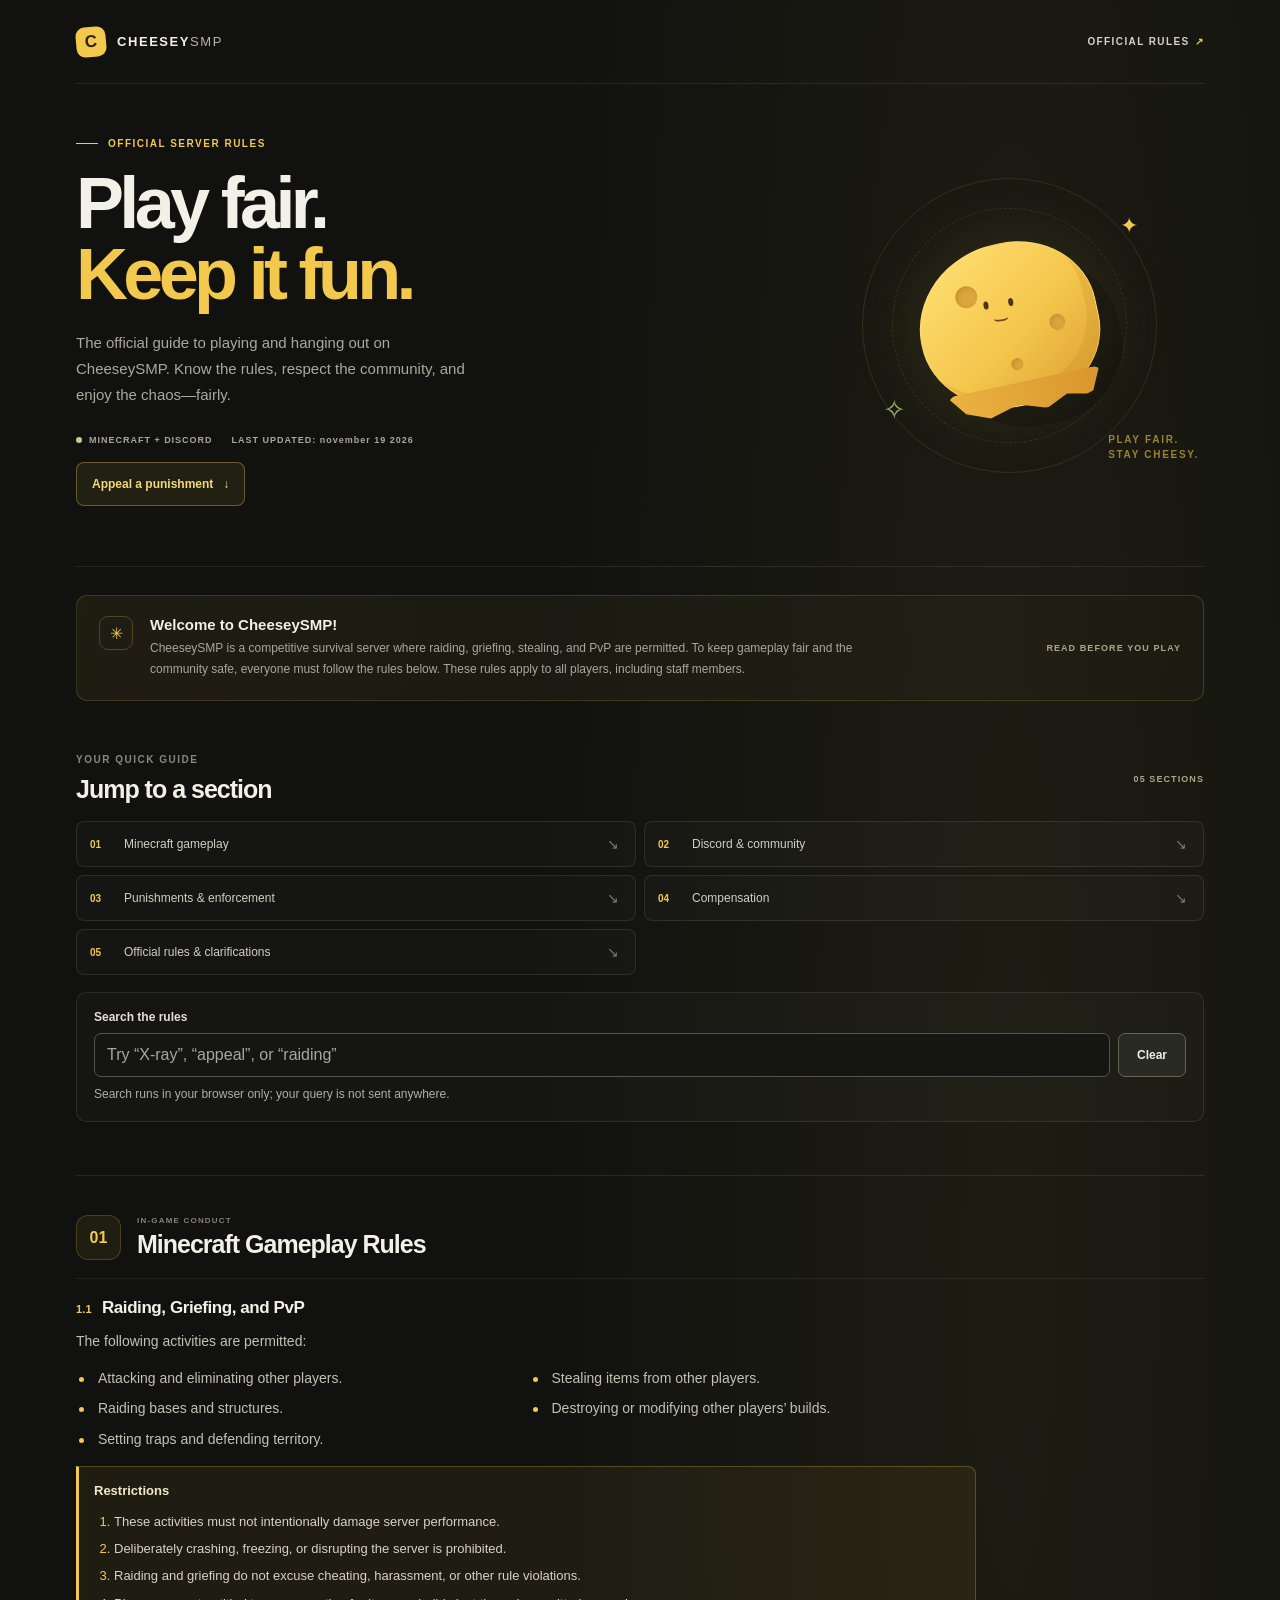
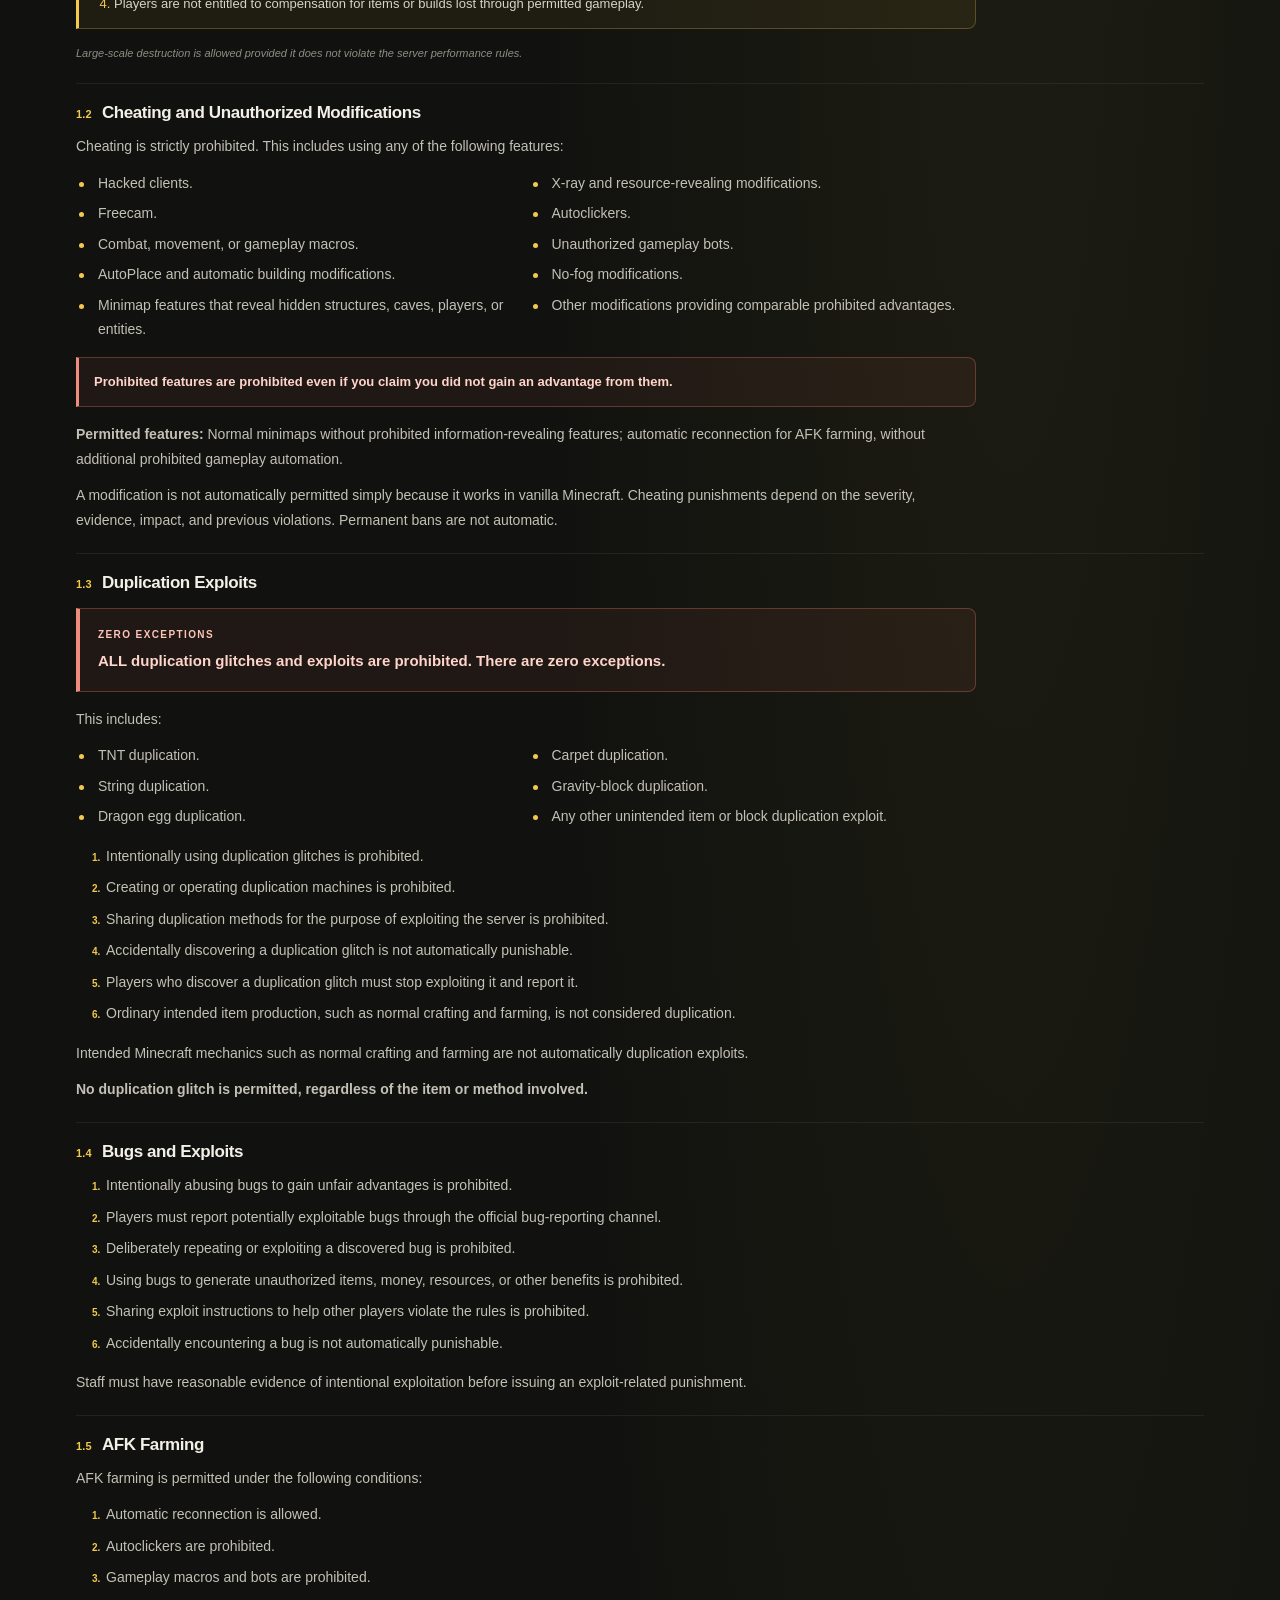
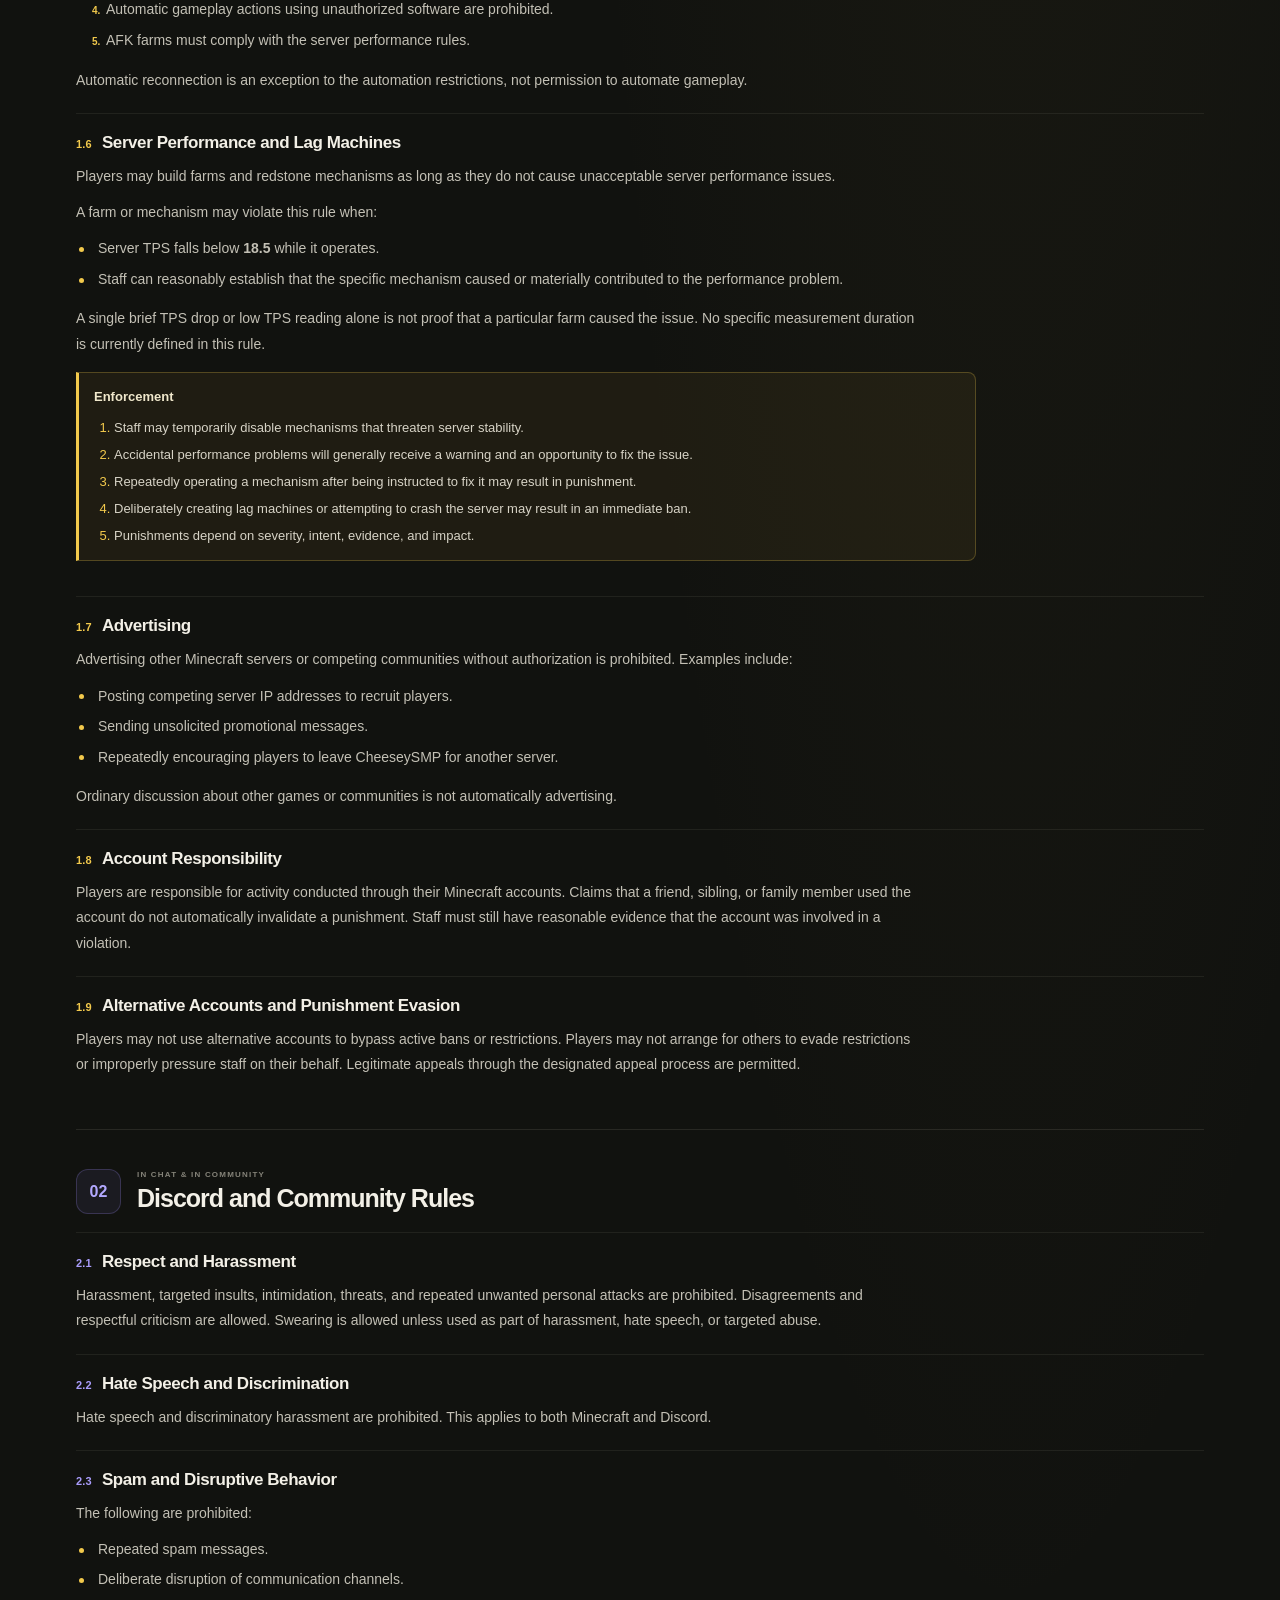
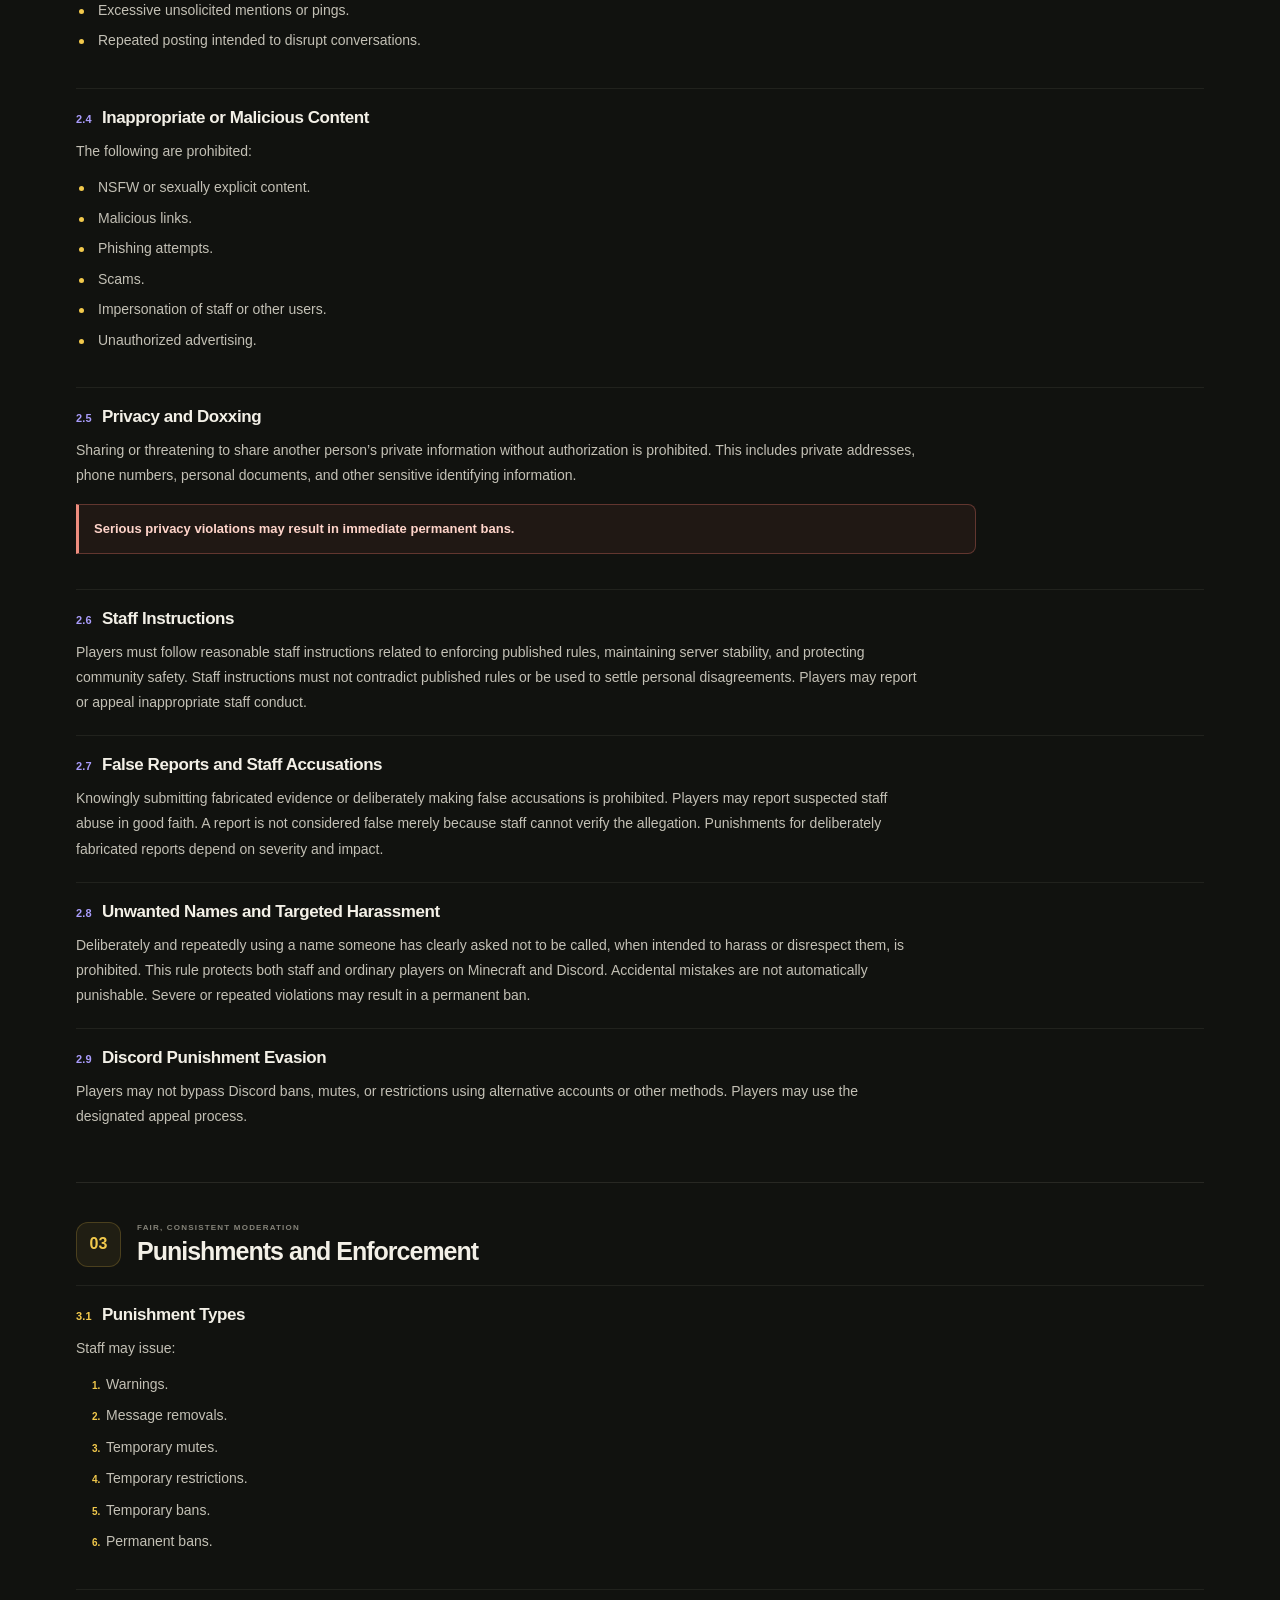
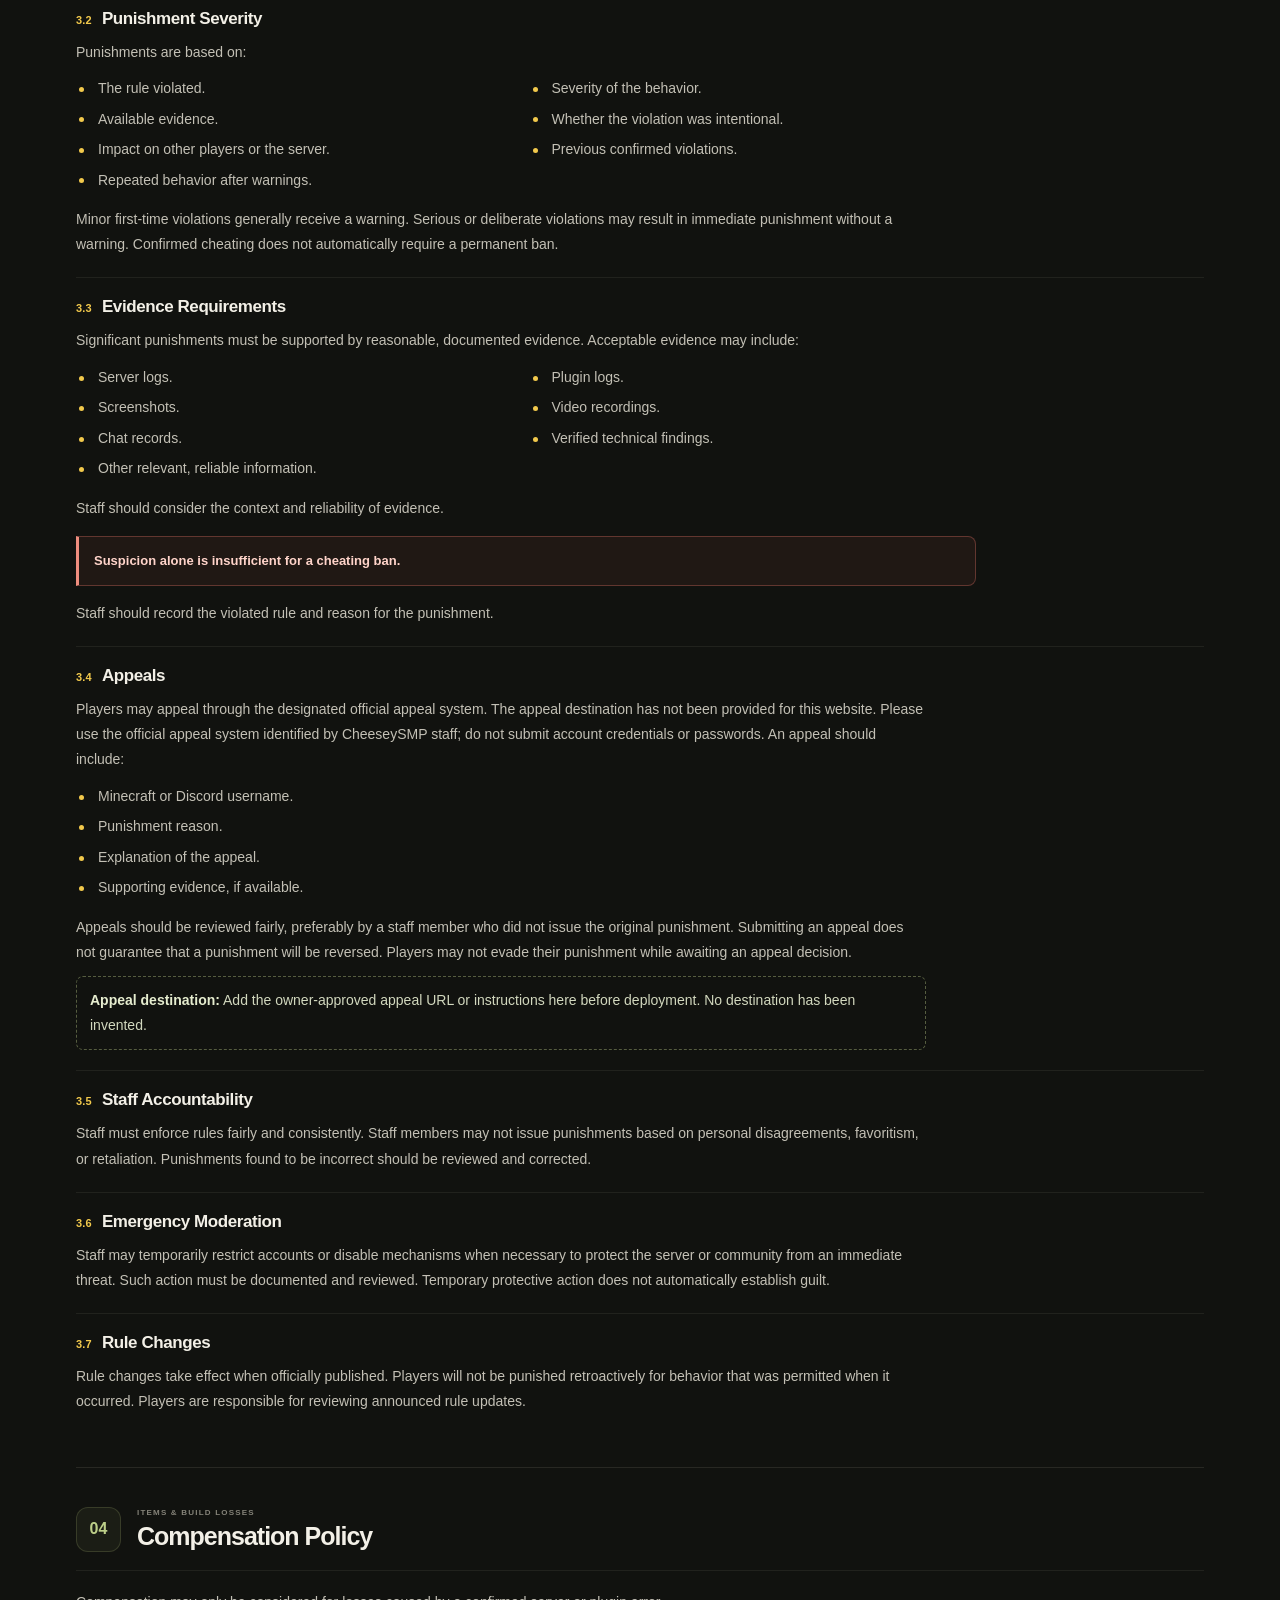
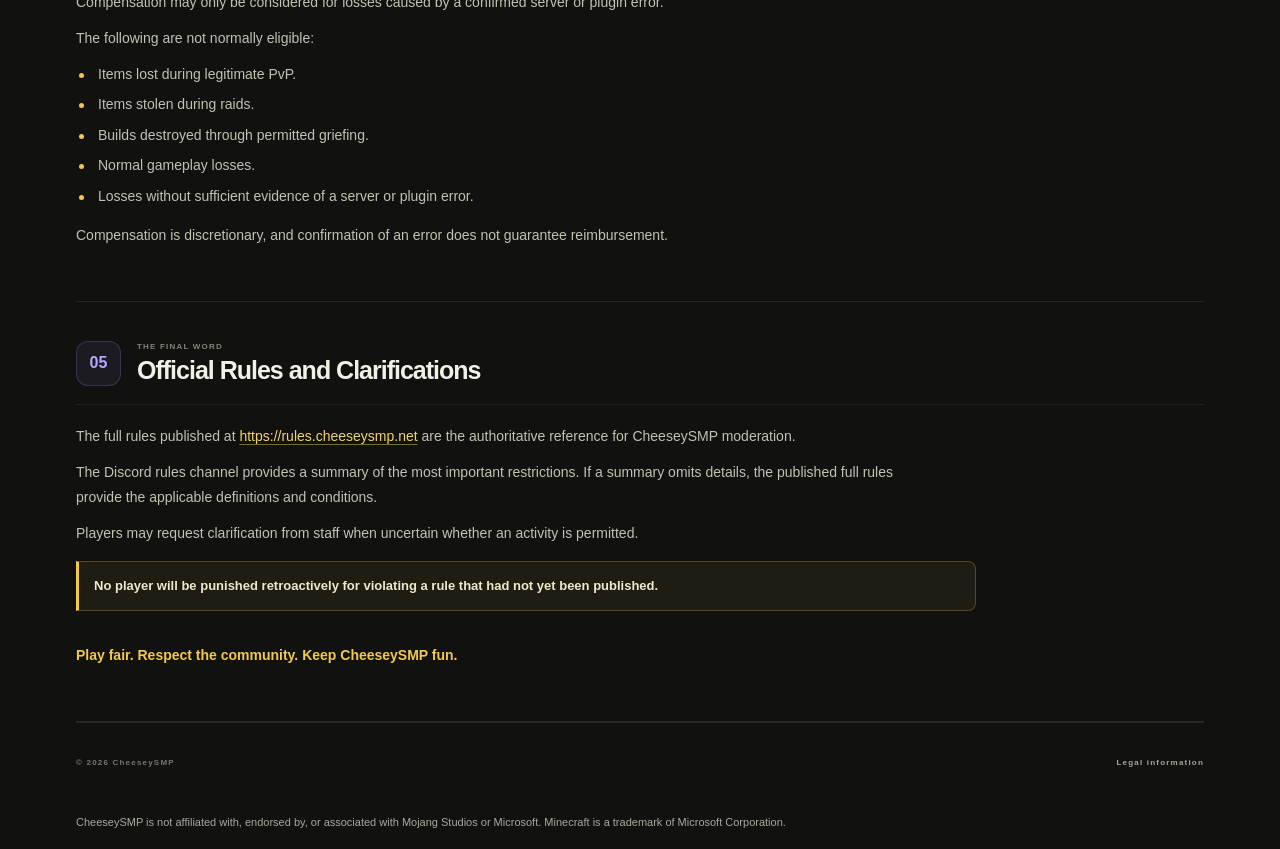
==== commit 58891ca8: "Add files via upload" ====
--- a/index.html
+++ b/index.html
@@ -5,10 +5,13 @@
         <meta name="viewport" content="width=device-width, initial-scale=1.0">
         <meta name="theme-color" content="#11120f">
         <meta name="description" content="The official CheeseySMP rules for Minecraft and Discord. Play fair, respect the community, and keep CheeseySMP fun.">
+        <meta name="color-scheme" content="dark">
+        <meta property="og:type" content="website">
+        <meta property="og:title" content="Official Server Rules — CheeseySMP">
+        <meta property="og:description" content="The official CheeseySMP rules for Minecraft and Discord. Play fair, respect the community, and keep CheeseySMP fun.">
+        <meta property="og:url" content="https://rules.cheeseysmp.net/">
+        <link rel="canonical" href="https://rules.cheeseysmp.net/">
         <title>Official Server Rules — CheeseySMP</title>
-        <link rel="preconnect" href="https://fonts.googleapis.com">
-        <link rel="preconnect" href="https://fonts.gstatic.com" crossorigin>
-        <link href="https://fonts.googleapis.com/css2?family=DM+Sans:wght@400;500;600;700&family=Space+Grotesk:wght@500;600;700&display=swap" rel="stylesheet">
         <link rel="stylesheet" href="style.css">
     </head>
     <body>
@@ -16,7 +19,7 @@
             <header class="site-header">
                 <a class="brand" href="#top" aria-label="CheeseySMP rules home">
                     <span class="brand-mark" aria-hidden="true">C</span>
-                    <span>©CHEESEY<span class="brand-light">SMP</span></span>
+                    <span>CHEESEY<span class="brand-light">SMP</span></span>
                 </a>
                 <a class="header-link" href="https://rules.cheeseysmp.net">OFFICIAL RULES <span aria-hidden="true">↗</span></a>
             </header>
@@ -29,8 +32,9 @@
                         <p class="hero-description">The official guide to playing and hanging out on CheeseySMP. Know the rules, respect the community, and enjoy the chaos—fairly.</p>
                         <div class="hero-meta">
                             <span><span class="meta-dot"></span> MINECRAFT + DISCORD</span>
-                            <span>LAST UPDATED: [INSERT PUBLICATION DATE]</span>
-                        </div>
+                            <span>LAST UPDATED: november 19 2026</span>
+                        </div>
+                        <a class="appeal-cta" href="#appeals">Appeal a punishment <span aria-hidden="true">↓</span></a>
                     </div>
                     <div class="hero-art" aria-hidden="true">
                         <div class="orbit orbit-one"></div>
@@ -71,6 +75,15 @@
                         <a class="contents-link" href="#compensation"><span>04</span> Compensation <b>↘</b></a>
                         <a class="contents-link" href="#clarifications"><span>05</span> Official rules &amp; clarifications <b>↘</b></a>
                     </nav>
+                    <form class="search-form" role="search" action="/" method="get">
+                        <label for="rules-search">Search the rules</label>
+                        <div class="search-controls">
+                            <input id="rules-search" type="search" autocomplete="off" placeholder="Try “X-ray”, “appeal”, or “raiding”" aria-describedby="search-help">
+                        <button type="reset" id="search-clear">Clear</button>
+                        </div>
+                        <p id="search-help" class="search-help">Search runs in your browser only; your query is not sent anywhere.</p>
+                        <p id="search-results" class="search-results" role="status" aria-live="polite"></p>
+                    </form>
                 </section>
 
                 <div class="rules-document">
@@ -107,10 +120,11 @@
 
                         <article class="rule-block" id="duplication">
                             <h3><span>1.3</span> Duplication Exploits</h3>
-                            <div class="callout callout-red"><strong>ALL duplication glitches and exploits are prohibited. There are zero exceptions.</strong></div>
+                            <div class="callout callout-red duplication-callout"><span class="callout-label">ZERO EXCEPTIONS</span><strong>ALL duplication glitches and exploits are prohibited. There are zero exceptions.</strong></div>
                             <p>This includes:</p>
                             <ul class="rule-points two-column"><li>TNT duplication.</li><li>Carpet duplication.</li><li>String duplication.</li><li>Gravity-block duplication.</li><li>Dragon egg duplication.</li><li>Any other unintended item or block duplication exploit.</li></ul>
                             <ol class="numbered-rules"><li>Intentionally using duplication glitches is prohibited.</li><li>Creating or operating duplication machines is prohibited.</li><li>Sharing duplication methods for the purpose of exploiting the server is prohibited.</li><li>Accidentally discovering a duplication glitch is not automatically punishable.</li><li>Players who discover a duplication glitch must stop exploiting it and report it.</li><li>Ordinary intended item production, such as normal crafting and farming, is not considered duplication.</li></ol>
+                            <p>Intended Minecraft mechanics such as normal crafting and farming are not automatically duplication exploits.</p>
                             <p><strong>No duplication glitch is permitted, regardless of the item or method involved.</strong></p>
                         </article>
 
@@ -131,8 +145,8 @@
                             <h3><span>1.6</span> Server Performance and Lag Machines</h3>
                             <p>Players may build farms and redstone mechanisms as long as they do not cause unacceptable server performance issues.</p>
                             <p>A farm or mechanism may violate this rule when:</p>
-                            <ul class="rule-points"><li>Server TPS falls below <strong>18.5</strong> while it operates.</li><li>Staff can reasonably confirm that the mechanism caused or materially contributed to the performance problem.</li></ul>
-                            <p>A low TPS reading alone is not proof that a particular farm caused the issue.</p>
+                            <ul class="rule-points"><li>Server TPS falls below <strong>18.5</strong> while it operates.</li><li>Staff can reasonably establish that the specific mechanism caused or materially contributed to the performance problem.</li></ul>
+                            <p>A single brief TPS drop or low TPS reading alone is not proof that a particular farm caused the issue. No specific measurement duration is currently defined in this rule.</p>
                             <div class="callout callout-gold"><strong>Enforcement</strong><ol><li>Staff may temporarily disable mechanisms that threaten server stability.</li><li>Accidental performance problems will generally receive a warning and an opportunity to fix the issue.</li><li>Repeatedly operating a mechanism after being instructed to fix it may result in punishment.</li><li>Deliberately creating lag machines or attempting to crash the server may result in an immediate ban.</li><li>Punishments depend on severity, intent, evidence, and impact.</li></ol></div>
                         </article>
 
@@ -175,7 +189,7 @@
                         <article class="rule-block" id="punishment-types"><h3><span>3.1</span> Punishment Types</h3><p>Staff may issue:</p><ol class="numbered-rules"><li>Warnings.</li><li>Message removals.</li><li>Temporary mutes.</li><li>Temporary restrictions.</li><li>Temporary bans.</li><li>Permanent bans.</li></ol></article>
                         <article class="rule-block" id="severity"><h3><span>3.2</span> Punishment Severity</h3><p>Punishments are based on:</p><ul class="rule-points two-column"><li>The rule violated.</li><li>Severity of the behavior.</li><li>Available evidence.</li><li>Whether the violation was intentional.</li><li>Impact on other players or the server.</li><li>Previous confirmed violations.</li><li>Repeated behavior after warnings.</li></ul><p>Minor first-time violations generally receive a warning. Serious or deliberate violations may result in immediate punishment without a warning. Confirmed cheating does not automatically require a permanent ban.</p></article>
                         <article class="rule-block" id="evidence"><h3><span>3.3</span> Evidence Requirements</h3><p>Significant punishments must be supported by reasonable, documented evidence. Acceptable evidence may include:</p><ul class="rule-points two-column"><li>Server logs.</li><li>Plugin logs.</li><li>Screenshots.</li><li>Video recordings.</li><li>Chat records.</li><li>Verified technical findings.</li><li>Other relevant, reliable information.</li></ul><p>Staff should consider the context and reliability of evidence.</p><div class="callout callout-red"><strong>Suspicion alone is insufficient for a cheating ban.</strong></div><p>Staff should record the violated rule and reason for the punishment.</p></article>
-                        <article class="rule-block" id="appeals"><h3><span>3.4</span> Appeals</h3><p>Players may appeal through the designated official appeal system. An appeal should include:</p><ul class="rule-points"><li>Minecraft or Discord username.</li><li>Punishment reason.</li><li>Explanation of the appeal.</li><li>Supporting evidence, if available.</li></ul><p>Appeals should be reviewed fairly, preferably by a staff member who did not issue the original punishment. Submitting an appeal does not guarantee that a punishment will be reversed. Players may not evade their punishment while awaiting an appeal decision.</p></article>
+                        <article class="rule-block" id="appeals"><h3><span>3.4</span> Appeals</h3><p>Players may appeal through the designated official appeal system. The appeal destination has not been provided for this website. Please use the official appeal system identified by CheeseySMP staff; do not submit account credentials or passwords. An appeal should include:</p><ul class="rule-points"><li>Minecraft or Discord username.</li><li>Punishment reason.</li><li>Explanation of the appeal.</li><li>Supporting evidence, if available.</li></ul><p>Appeals should be reviewed fairly, preferably by a staff member who did not issue the original punishment. Submitting an appeal does not guarantee that a punishment will be reversed. Players may not evade their punishment while awaiting an appeal decision.</p><p class="owner-note"><strong>Appeal destination:</strong> Add the owner-approved appeal URL or instructions here before deployment. No destination has been invented.</p></article>
                         <article class="rule-block" id="staff-accountability"><h3><span>3.5</span> Staff Accountability</h3><p>Staff must enforce rules fairly and consistently. Staff members may not issue punishments based on personal disagreements, favoritism, or retaliation. Punishments found to be incorrect should be reviewed and corrected.</p></article>
                         <article class="rule-block" id="emergency"><h3><span>3.6</span> Emergency Moderation</h3><p>Staff may temporarily restrict accounts or disable mechanisms when necessary to protect the server or community from an immediate threat. Such action must be documented and reviewed. Temporary protective action does not automatically establish guilt.</p></article>
                         <article class="rule-block" id="rule-changes"><h3><span>3.7</span> Rule Changes</h3><p>Rule changes take effect when officially published. Players will not be punished retroactively for behavior that was permitted when it occurred. Players are responsible for reviewing announced rule updates.</p></article>
@@ -194,9 +208,11 @@
             </main>
 
             <footer class="site-footer">
-                <span>©CHEESEY<span class="brand-light">SMP</span></span>
-                <a href="https://rules.cheeseysmp.net">RULES.CHEESEYSMP.NET <span class="footer-heart">↗</span></a>
+                <span>© 2026 CheeseySMP</span>
+                <a href="/legal.html">Legal information</a>
             </footer>
+            <p class="minecraft-disclaimer">CheeseySMP is not affiliated with, endorsed by, or associated with Mojang Studios or Microsoft. Minecraft is a trademark of Microsoft Corporation.</p>
         </div>
+        <script src="rules.js" defer></script>
     </body>
 </html>
--- a/style.css
+++ b/style.css
@@ -1,219 +1,260 @@
-@import url('https://fonts.googleapis.com/css2?family=DM+Sans:wght@400;500;600;700&family=Space+Grotesk:wght@500;600;700&display=swap');
-
-:root {
-    color-scheme: dark;
-    --bg: #11120f;
-    --panel: #1a1b17;
-    --panel-raised: #20211c;
-    --text: #f3f0e7;
-    --muted: #a19f93;
-    --line: rgba(241, 235, 213, 0.1);
-    --cheese: #f2c94c;
-    --green: #a8ba76;
-    --discord: #9a8cf4;
-}
-
-* { box-sizing: border-box; }
-html { scroll-behavior: smooth; }
-body {
-    min-width: 320px;
-    margin: 0;
-    background:
-        radial-gradient(ellipse at 79% 14%, rgba(118, 104, 49, 0.12), transparent 30rem),
-        var(--bg);
-    color: var(--text);
-    font-family: 'DM Sans', sans-serif;
-    -webkit-font-smoothing: antialiased;
-}
-
-a { color: inherit; }
-.page-shell { max-width: 1240px; padding: 0 56px; margin: 0 auto; }
-.site-header {
-    height: 84px;
-    display: flex;
-    align-items: center;
-    justify-content: space-between;
-    border-bottom: 1px solid var(--line);
-}
-.brand { display: inline-flex; align-items: center; gap: 11px; text-decoration: none; font: 700 13px 'Space Grotesk', sans-serif; letter-spacing: .12em; }
-.brand-mark { display: grid; width: 30px; height: 30px; place-items: center; border-radius: 9px; background: var(--cheese); color: #292416; font: 700 17px 'Space Grotesk', sans-serif; letter-spacing: 0; transform: rotate(-5deg); }
-.brand-light { color: var(--muted); font-weight: 500; }
-.header-label, .eyebrow, .card-number, .card-footer, .reminder-tag, .site-footer { font-size: 10px; font-weight: 700; letter-spacing: .15em; }
-.header-label { display: flex; align-items: center; gap: 9px; color: #b8b6aa; }
-.status-dot { width: 7px; height: 7px; border-radius: 50%; background: var(--green); box-shadow: 0 0 12px rgba(168,186,118,.6); }
-
-.hero { min-height: 422px; display: flex; align-items: center; justify-content: space-between; position: relative; overflow: hidden; border-bottom: 1px solid var(--line); }
-.hero-copy { z-index: 1; width: 55%; padding: 54px 0 60px; }
-.eyebrow { display: flex; align-items: center; gap: 10px; margin: 0 0 19px; color: var(--cheese); }
-.eyebrow-line { display: inline-block; width: 22px; height: 1px; background: var(--cheese); }
-h1, h2, h3, p { margin-top: 0; }
-h1 { margin-bottom: 19px; font: 700 clamp(48px, 6vw, 72px)/.99 'Space Grotesk', sans-serif; letter-spacing: -.065em; }
-h1 span { color: var(--cheese); }
-.hero-description { max-width: 390px; margin: 0; color: #aaa99d; font-size: 15px; line-height: 1.75; }
-.scroll-link { display: inline-flex; align-items: center; gap: 13px; margin-top: 31px; color: #e7e3d7; text-decoration: none; font-size: 10px; font-weight: 700; letter-spacing: .14em; }
-.scroll-link span { display: grid; width: 25px; height: 25px; place-items: center; border: 1px solid var(--line); border-radius: 50%; color: var(--cheese); font-size: 14px; transition: transform .2s ease; }
-.scroll-link:hover span { transform: translateY(3px); }
-
-.hero-art { position: relative; display: grid; width: 390px; height: 350px; flex: 0 0 390px; place-items: center; }
-.orbit { position: absolute; width: 295px; height: 295px; border: 1px solid rgba(242,201,76,.12); border-radius: 50%; }
-.orbit-two { width: 235px; height: 235px; border-style: dashed; border-color: rgba(242,201,76,.13); }
-.cheese { position: relative; z-index: 1; width: 180px; height: 164px; border: 1px solid rgba(255,239,163,.3); border-radius: 52% 46% 45% 49%; background: linear-gradient(145deg, #ffdf73 5%, #f4c64b 55%, #d99d31); box-shadow: 18px 23px 0 rgba(0,0,0,.2), inset -10px -13px 0 rgba(177,113,19,.16), 0 0 75px rgba(242,201,76,.13); transform: rotate(-12deg); }
-.cheese:after { position: absolute; right: 9px; bottom: -8px; left: 13px; height: 31px; border-radius: 10px 7px 50% 40%; background: linear-gradient(90deg, #eab342, #d9952d); content: ''; clip-path: polygon(0 0,100% 0,92% 85%,76% 68%,62% 100%,44% 70%,25% 96%,10% 66%); }
-.cheese-hole { position: absolute; z-index: 2; border-radius: 50%; background: #dba63c; box-shadow: inset 2px 2px 5px rgba(137,84,10,.23); }
-.hole-one { top: 34px; left: 42px; width: 22px; height: 22px; }
-.hole-two { top: 80px; right: 33px; width: 16px; height: 16px; }
-.hole-three { bottom: 35px; left: 83px; width: 12px; height: 12px; }
-.cheese-face { position: absolute; top: 54px; left: 68px; display: flex; align-items: center; gap: 20px; transform: rotate(4deg); }
-.cheese-face span { width: 5px; height: 8px; border-radius: 50%; background: #49351e; }
-.cheese-face i { position: absolute; top: 15px; left: 8px; width: 15px; height: 7px; border-bottom: 2px solid #754619; border-radius: 0 0 50% 50%; }
-.spark { position: absolute; color: var(--cheese); }
-.spark-one { top: 63px; right: 66px; font-size: 22px; }
-.spark-two { bottom: 74px; left: 69px; color: #9daf6e; font-size: 27px; }
-.art-caption { position: absolute; right: 5px; bottom: 38px; color: rgba(242,201,76,.6); font: 700 10px/1.5 'Space Grotesk', sans-serif; letter-spacing: .17em; }
-
-.rules-section { padding: 55px 0 0; }
-.section-heading { display: flex; align-items: end; justify-content: space-between; margin-bottom: 25px; }
-.section-heading .eyebrow { margin-bottom: 10px; color: #88877e; }
-h2 { margin-bottom: 0; font: 600 29px 'Space Grotesk', sans-serif; letter-spacing: -.04em; }
-.rule-count { display: flex; align-items: center; gap: 10px; padding-bottom: 4px; color: var(--cheese); font: 600 13px 'Space Grotesk', sans-serif; }
-.rule-count span { color: #77766d; font: 700 9px 'DM Sans', sans-serif; letter-spacing: .12em; }
-.rules-grid { display: grid; grid-template-columns: 1fr 1fr; gap: 17px; }
-.rule-card { position: relative; display: flex; min-height: 366px; flex-direction: column; padding: 25px 27px 19px; overflow: hidden; border: 1px solid var(--line); border-radius: 12px; background: linear-gradient(145deg, rgba(34,35,29,.88), rgba(24,25,21,.95)); }
-.rule-card:before { position: absolute; top: 0; left: 27px; width: 43px; height: 2px; background: var(--cheese); content: ''; }
-.discord-card:before { background: var(--discord); }
-.card-topline { display: flex; align-items: center; justify-content: space-between; margin-bottom: 21px; }
-.card-icon { display: grid; width: 35px; height: 35px; place-items: center; border: 1px solid rgba(242,201,76,.21); border-radius: 10px; background: rgba(242,201,76,.08); }
-.minecraft-icon { position: relative; width: 19px; height: 19px; border: 2px solid var(--cheese); border-radius: 2px; background: linear-gradient(135deg, transparent 45%, rgba(242,201,76,.24) 46%); }
-.minecraft-icon:after { position: absolute; top: -2px; left: 6px; width: 5px; height: 5px; border: 2px solid var(--cheese); border-bottom: 0; background: var(--panel); content: ''; }
-.discord-icon { color: var(--discord); font-size: 27px; font-weight: 700; }
-.discord-card .card-icon { border-color: rgba(154,140,244,.23); background: rgba(154,140,244,.09); }
-.card-number { color: #77766d; font-size: 9px; }
-h3 { margin-bottom: 5px; font: 600 24px 'Space Grotesk', sans-serif; letter-spacing: -.04em; }
-.discord-gradient { color: #b3a9ff; }
-.card-intro { margin-bottom: 17px; color: #95948a; font-size: 12px; line-height: 1.6; }
-.rule-list { display: grid; gap: 13px; margin: 0; padding: 0; list-style: none; }
-.rule-list li { display: grid; grid-template-columns: 25px 1fr; gap: 10px; align-items: start; color: #b4b2a8; font-size: 12px; line-height: 1.65; }
-.rule-list strong { color: #e8e5da; font-weight: 600; }
-.rule-bullet { padding-top: 2px; color: var(--cheese); font: 600 10px 'Space Grotesk', sans-serif; }
-.discord-card .rule-bullet { color: var(--discord); }
-.card-footer { display: flex; align-items: center; gap: 8px; margin-top: auto; padding-top: 17px; color: #77766d; font-size: 8px; }
-.footer-mark { width: 6px; height: 6px; border-radius: 50%; background: var(--cheese); }
-.discord-mark { background: var(--discord); }
-
-.reminder { display: flex; align-items: center; gap: 15px; margin: 17px 0 45px; padding: 16px 19px; border: 1px solid rgba(168,186,118,.15); border-radius: 10px; background: rgba(168,186,118,.045); }
-.reminder-icon { color: var(--green); font-size: 18px; }
-.reminder p { flex: 1; margin: 0; color: #a8a79d; font-size: 12px; line-height: 1.5; }
-.reminder p strong { color: #e3e1d6; }
-.reminder-tag { color: #8f9e69; font-size: 8px; white-space: nowrap; }
-.site-footer { display: flex; justify-content: space-between; padding: 19px 0 23px; border-top: 1px solid var(--line); color: #77766d; font-size: 8px; }
-.footer-heart { color: #d18b70; }
-
-/* Long-form official rules document */
-.header-link { color: #c4c1b5; text-decoration: none; font-size: 9px; font-weight: 700; letter-spacing: .14em; }
-.header-link span { margin-left: 5px; color: var(--cheese); }
-.hero-meta { display: flex; flex-wrap: wrap; gap: 19px; margin-top: 27px; color: #77766d; font-size: 8px; font-weight: 700; letter-spacing: .11em; }
-.hero-meta span:first-child { display: inline-flex; align-items: center; gap: 7px; color: #a9a79a; }
-.meta-dot { width: 6px; height: 6px; border-radius: 50%; background: var(--green); }
-.intro-panel { display: grid; grid-template-columns: 36px 1fr auto; align-items: start; gap: 15px; margin: 28px 0 53px; padding: 20px 22px; border: 1px solid rgba(242,201,76,.16); border-radius: 11px; background: linear-gradient(100deg, rgba(242,201,76,.065), rgba(242,201,76,.015)); }
-.intro-icon { display: grid; width: 34px; height: 34px; place-items: center; border: 1px solid rgba(242,201,76,.23); border-radius: 9px; color: var(--cheese); }
-.intro-title { margin: 0 0 5px; color: var(--text); font: 600 15px 'Space Grotesk', sans-serif; }
-.intro-panel p:not(.intro-title) { max-width: 750px; margin: 0; color: #a9a79d; font-size: 12px; line-height: 1.75; }
-.intro-label, .contents-count { align-self: center; color: #8b896f; font-size: 8px; font-weight: 700; letter-spacing: .12em; white-space: nowrap; }
-.contents { margin-bottom: 53px; }
-.contents .section-heading { align-items: end; margin-bottom: 17px; }
-.contents h2 { font-size: 25px; }
-.contents-grid { display: grid; grid-template-columns: repeat(2, minmax(0, 1fr)); gap: 8px; }
-.contents-link { display: grid; grid-template-columns: 27px 1fr 15px; align-items: center; gap: 7px; min-height: 43px; padding: 0 13px; border: 1px solid var(--line); border-radius: 8px; background: rgba(255,255,255,.018); color: #c5c2b6; font-size: 11px; text-decoration: none; transition: border-color .18s ease, background .18s ease; }
-.contents-link:hover { border-color: rgba(242,201,76,.33); background: rgba(242,201,76,.045); }
-.contents-link > span { color: var(--cheese); font: 600 10px 'Space Grotesk', sans-serif; }
-.contents-link b { color: #7c7a70; font-size: 14px; font-weight: 400; }
-.rules-document { border-top: 1px solid var(--line); }
-.document-section { padding: 39px 0 32px; border-bottom: 1px solid var(--line); scroll-margin-top: 24px; }
-.document-heading { display: flex; align-items: center; gap: 16px; margin-bottom: 18px; }
-.section-index { display: grid; width: 45px; height: 45px; flex: 0 0 45px; place-items: center; border: 1px solid rgba(242,201,76,.2); border-radius: 12px; background: rgba(242,201,76,.065); color: var(--cheese); font: 600 16px 'Space Grotesk', sans-serif; }
-.section-index-purple { border-color: rgba(154,140,244,.23); background: rgba(154,140,244,.08); color: #b3a9ff; }
-.section-index-green { border-color: rgba(168,186,118,.2); background: rgba(168,186,118,.07); color: var(--green); }
-.document-heading .eyebrow { margin: 0 0 5px; color: #858379; font-size: 8px; }
-.document-heading h2 { font-size: 25px; }
-.rule-block { padding: 19px 0 20px; border-top: 1px solid rgba(241,235,213,.07); scroll-margin-top: 24px; }
-.rule-block h3 { display: flex; align-items: baseline; gap: 10px; margin-bottom: 11px; font-size: 17px; letter-spacing: -.025em; }
-.rule-block h3 > span { color: var(--cheese); font: 600 11px 'Space Grotesk', sans-serif; letter-spacing: .02em; }
-.document-section:nth-of-type(2) .rule-block h3 > span,
-#community .rule-block h3 > span { color: #a99cfb; }
-.rule-block p { max-width: 850px; margin: 0 0 11px; color: #b0aea3; font-size: 12px; line-height: 1.8; }
-.rule-block p:last-child { margin-bottom: 0; }
-.rule-points, .numbered-rules { max-width: 900px; margin: 9px 0 15px; padding: 0; color: #b0aea3; font-size: 12px; line-height: 1.75; }
-.rule-points { display: grid; gap: 6px; padding-left: 19px; list-style: none; }
-.rule-points li { position: relative; padding-left: 3px; }
-.rule-points li:before { position: absolute; top: .78em; left: -16px; width: 5px; height: 5px; border-radius: 50%; background: var(--cheese); content: ''; }
-.two-column { grid-template-columns: repeat(2, minmax(0, 1fr)); column-gap: 26px; }
-.numbered-rules { display: grid; gap: 7px; padding-left: 27px; }
-.numbered-rules li { padding-left: 3px; }
-.numbered-rules li::marker { color: var(--cheese); font: 600 10px 'Space Grotesk', sans-serif; }
-.callout { max-width: 900px; margin: 15px 0; padding: 13px 15px; border: 1px solid rgba(242,201,76,.17); border-left: 2px solid var(--cheese); border-radius: 0 8px 8px 0; background: rgba(242,201,76,.045); color: #c9c5b7; font-size: 11px; line-height: 1.7; }
-.callout > strong { color: #f0e8cc; }
-.callout ol { display: grid; gap: 5px; margin: 9px 0 0; padding-left: 20px; }
-.callout ol li::marker { color: var(--cheese); }
-.callout-red { border-color: rgba(225,111,99,.2); border-left-color: #d87d70; background: rgba(225,111,99,.045); }
-.callout-red > strong { color: #f0c2b9; }
-.callout-gold { border-left-color: var(--cheese); }
-.fine-print { color: #908e83 !important; font-size: 11px !important; font-style: italic; }
-.inline-link { color: #f2d46f; text-decoration-color: rgba(242,212,111,.45); text-underline-offset: 3px; }
-.closing-line { padding: 17px 0 0; color: var(--cheese) !important; font: 600 17px 'Space Grotesk', sans-serif; }
-.site-footer a { color: #aaa79b; text-decoration: none; }
-.site-footer a:hover, .header-link:hover { color: var(--cheese); }
-
-@media (max-width: 760px) {
-    .intro-panel { grid-template-columns: 36px 1fr; }
-    .intro-label { grid-column: 2; align-self: start; }
-    .contents-grid { grid-template-columns: 1fr; }
-}
-
-@media (max-width: 760px) {
-    .page-shell { padding: 0 25px; }
-    .hero { min-height: 390px; }
-    .hero-copy { width: 67%; }
-    .hero-art { width: 260px; flex-basis: 260px; margin-right: -88px; opacity: .72; transform: scale(.82); }
-    h1 { font-size: clamp(48px, 9vw, 65px); }
-    .rules-grid { gap: 12px; }
-    .rule-card { padding-right: 20px; padding-left: 20px; }
-}
-
-@media (max-width: 560px) {
-    .page-shell { padding: 0 20px; }
-    .site-header { height: 68px; }
-    .header-label { font-size: 8px; letter-spacing: .1em; }
-    .hero { min-height: 430px; align-items: start; }
-    .hero-copy { width: 100%; padding-top: 54px; }
-    .hero-description { max-width: 305px; }
-    .hero-art { position: absolute; right: -92px; bottom: -127px; width: 280px; height: 280px; margin: 0; opacity: .36; transform: scale(.82); }
-    .section-heading { align-items: start; gap: 12px; }
-    .section-heading h2 { max-width: 230px; font-size: 25px; }
-    .rule-count { flex-direction: column; align-items: flex-end; gap: 4px; padding-top: 4px; font-size: 11px; }
-    .rule-count span { max-width: 88px; text-align: right; line-height: 1.5; }
-    .rules-grid { grid-template-columns: 1fr; }
-    .rule-card { min-height: 0; padding: 23px 22px 18px; }
-    .card-footer { margin-top: 22px; }
-    .reminder { align-items: start; gap: 11px; }
-    .reminder-tag { display: none; }
-    .site-footer { gap: 12px; font-size: 7px; letter-spacing: .1em; }
-    .hero-meta { gap: 10px 14px; max-width: 310px; font-size: 7px; }
-    .intro-panel { grid-template-columns: 28px 1fr; gap: 11px; margin: 22px 0 40px; padding: 16px; }
-    .intro-icon { width: 28px; height: 28px; }
-    .intro-panel p:not(.intro-title) { font-size: 11px; }
-    .contents { margin-bottom: 38px; }
-    .contents h2, .document-heading h2 { font-size: 22px; }
-    .document-section { padding: 30px 0 22px; }
-    .document-heading { gap: 12px; }
-    .section-index { width: 39px; height: 39px; flex-basis: 39px; border-radius: 10px; font-size: 14px; }
-    .rule-block { padding: 16px 0 17px; }
-    .rule-block h3 { font-size: 15px; }
-    .rule-block p, .rule-points, .numbered-rules { font-size: 11px; }
-    .two-column { grid-template-columns: 1fr; }
-    .callout { padding: 11px 12px; font-size: 10px; }
-}
-
-@media (prefers-reduced-motion: reduce) {
-    html { scroll-behavior: auto; }
-    *, *:before, *:after { transition-duration: .01ms !important; }
-}
+:root {
+    color-scheme: dark;
+    --bg: #11120f;
+    --panel: #1a1b17;
+    --panel-raised: #20211c;
+    --text: #f3f0e7;
+    --muted: #b8b5a9;
+    --line: rgba(241, 235, 213, 0.1);
+    --cheese: #f2c94c;
+    --green: #bdcf89;
+    --discord: #b3a8ff;
+}
+
+* { box-sizing: border-box; }
+html { scroll-behavior: smooth; }
+body {
+    min-width: 320px;
+    margin: 0;
+    background:
+        radial-gradient(ellipse at 79% 14%, rgba(118, 104, 49, 0.12), transparent 30rem),
+        var(--bg);
+    color: var(--text);
+    font-family: 'DM Sans', Arial, sans-serif;
+    -webkit-font-smoothing: antialiased;
+}
+
+a { color: inherit; }
+button, input { font: inherit; }
+:focus-visible { outline: 3px solid #f2c94c; outline-offset: 4px; }
+::selection { background: #f2c94c; color: #17160f; }
+[hidden] { display: none !important; }
+.page-shell { max-width: 1240px; padding: 0 56px; margin: 0 auto; }
+.site-header {
+    height: 84px;
+    display: flex;
+    align-items: center;
+    justify-content: space-between;
+    border-bottom: 1px solid var(--line);
+}
+.brand { display: inline-flex; align-items: center; gap: 11px; text-decoration: none; font: 700 13px 'Space Grotesk', sans-serif; letter-spacing: .12em; }
+.brand-mark { display: grid; width: 30px; height: 30px; place-items: center; border-radius: 9px; background: var(--cheese); color: #292416; font: 700 17px 'Space Grotesk', sans-serif; letter-spacing: 0; transform: rotate(-5deg); }
+.brand-light { color: var(--muted); font-weight: 500; }
+.header-label, .eyebrow, .card-number, .card-footer, .reminder-tag, .site-footer { font-size: 10px; font-weight: 700; letter-spacing: .15em; }
+.header-label { display: flex; align-items: center; gap: 9px; color: #b8b6aa; }
+.status-dot { width: 7px; height: 7px; border-radius: 50%; background: var(--green); box-shadow: 0 0 12px rgba(168,186,118,.6); }
+
+.hero { min-height: 422px; display: flex; align-items: center; justify-content: space-between; position: relative; overflow: hidden; border-bottom: 1px solid var(--line); }
+.hero-copy { z-index: 1; width: 55%; padding: 54px 0 60px; }
+.eyebrow { display: flex; align-items: center; gap: 10px; margin: 0 0 19px; color: var(--cheese); }
+.eyebrow-line { display: inline-block; width: 22px; height: 1px; background: var(--cheese); }
+h1, h2, h3, p { margin-top: 0; }
+h1 { margin-bottom: 19px; font: 700 clamp(48px, 6vw, 72px)/.99 'Space Grotesk', sans-serif; letter-spacing: -.065em; }
+h1 span { color: var(--cheese); }
+.hero-description { max-width: 390px; margin: 0; color: #aaa99d; font-size: 15px; line-height: 1.75; }
+.scroll-link { display: inline-flex; align-items: center; gap: 13px; margin-top: 31px; color: #e7e3d7; text-decoration: none; font-size: 10px; font-weight: 700; letter-spacing: .14em; }
+.scroll-link span { display: grid; width: 25px; height: 25px; place-items: center; border: 1px solid var(--line); border-radius: 50%; color: var(--cheese); font-size: 14px; transition: transform .2s ease; }
+.scroll-link:hover span { transform: translateY(3px); }
+
+.hero-art { position: relative; display: grid; width: 390px; height: 350px; flex: 0 0 390px; place-items: center; }
+.orbit { position: absolute; width: 295px; height: 295px; border: 1px solid rgba(242,201,76,.12); border-radius: 50%; }
+.orbit-two { width: 235px; height: 235px; border-style: dashed; border-color: rgba(242,201,76,.13); }
+.cheese { position: relative; z-index: 1; width: 180px; height: 164px; border: 1px solid rgba(255,239,163,.3); border-radius: 52% 46% 45% 49%; background: linear-gradient(145deg, #ffdf73 5%, #f4c64b 55%, #d99d31); box-shadow: 18px 23px 0 rgba(0,0,0,.2), inset -10px -13px 0 rgba(177,113,19,.16), 0 0 75px rgba(242,201,76,.13); transform: rotate(-12deg); }
+.cheese:after { position: absolute; right: 9px; bottom: -8px; left: 13px; height: 31px; border-radius: 10px 7px 50% 40%; background: linear-gradient(90deg, #eab342, #d9952d); content: ''; clip-path: polygon(0 0,100% 0,92% 85%,76% 68%,62% 100%,44% 70%,25% 96%,10% 66%); }
+.cheese-hole { position: absolute; z-index: 2; border-radius: 50%; background: #dba63c; box-shadow: inset 2px 2px 5px rgba(137,84,10,.23); }
+.hole-one { top: 34px; left: 42px; width: 22px; height: 22px; }
+.hole-two { top: 80px; right: 33px; width: 16px; height: 16px; }
+.hole-three { bottom: 35px; left: 83px; width: 12px; height: 12px; }
+.cheese-face { position: absolute; top: 54px; left: 68px; display: flex; align-items: center; gap: 20px; transform: rotate(4deg); }
+.cheese-face span { width: 5px; height: 8px; border-radius: 50%; background: #49351e; }
+.cheese-face i { position: absolute; top: 15px; left: 8px; width: 15px; height: 7px; border-bottom: 2px solid #754619; border-radius: 0 0 50% 50%; }
+.spark { position: absolute; color: var(--cheese); }
+.spark-one { top: 63px; right: 66px; font-size: 22px; }
+.spark-two { bottom: 74px; left: 69px; color: #9daf6e; font-size: 27px; }
+.art-caption { position: absolute; right: 5px; bottom: 38px; color: rgba(242,201,76,.6); font: 700 10px/1.5 'Space Grotesk', sans-serif; letter-spacing: .17em; }
+
+.rules-section { padding: 55px 0 0; }
+.section-heading { display: flex; align-items: end; justify-content: space-between; margin-bottom: 25px; }
+.section-heading .eyebrow { margin-bottom: 10px; color: #88877e; }
+h2 { margin-bottom: 0; font: 600 29px 'Space Grotesk', sans-serif; letter-spacing: -.04em; }
+.rule-count { display: flex; align-items: center; gap: 10px; padding-bottom: 4px; color: var(--cheese); font: 600 13px 'Space Grotesk', sans-serif; }
+.rule-count span { color: #77766d; font: 700 9px 'DM Sans', sans-serif; letter-spacing: .12em; }
+.rules-grid { display: grid; grid-template-columns: 1fr 1fr; gap: 17px; }
+.rule-card { position: relative; display: flex; min-height: 366px; flex-direction: column; padding: 25px 27px 19px; overflow: hidden; border: 1px solid var(--line); border-radius: 12px; background: linear-gradient(145deg, rgba(34,35,29,.88), rgba(24,25,21,.95)); }
+.rule-card:before { position: absolute; top: 0; left: 27px; width: 43px; height: 2px; background: var(--cheese); content: ''; }
+.discord-card:before { background: var(--discord); }
+.card-topline { display: flex; align-items: center; justify-content: space-between; margin-bottom: 21px; }
+.card-icon { display: grid; width: 35px; height: 35px; place-items: center; border: 1px solid rgba(242,201,76,.21); border-radius: 10px; background: rgba(242,201,76,.08); }
+.minecraft-icon { position: relative; width: 19px; height: 19px; border: 2px solid var(--cheese); border-radius: 2px; background: linear-gradient(135deg, transparent 45%, rgba(242,201,76,.24) 46%); }
+.minecraft-icon:after { position: absolute; top: -2px; left: 6px; width: 5px; height: 5px; border: 2px solid var(--cheese); border-bottom: 0; background: var(--panel); content: ''; }
+.discord-icon { color: var(--discord); font-size: 27px; font-weight: 700; }
+.discord-card .card-icon { border-color: rgba(154,140,244,.23); background: rgba(154,140,244,.09); }
+.card-number { color: #77766d; font-size: 9px; }
+h3 { margin-bottom: 5px; font: 600 24px 'Space Grotesk', sans-serif; letter-spacing: -.04em; }
+.discord-gradient { color: #b3a9ff; }
+.card-intro { margin-bottom: 17px; color: #95948a; font-size: 12px; line-height: 1.6; }
+.rule-list { display: grid; gap: 13px; margin: 0; padding: 0; list-style: none; }
+.rule-list li { display: grid; grid-template-columns: 25px 1fr; gap: 10px; align-items: start; color: #b4b2a8; font-size: 12px; line-height: 1.65; }
+.rule-list strong { color: #e8e5da; font-weight: 600; }
+.rule-bullet { padding-top: 2px; color: var(--cheese); font: 600 10px 'Space Grotesk', sans-serif; }
+.discord-card .rule-bullet { color: var(--discord); }
+.card-footer { display: flex; align-items: center; gap: 8px; margin-top: auto; padding-top: 17px; color: #77766d; font-size: 8px; }
+.footer-mark { width: 6px; height: 6px; border-radius: 50%; background: var(--cheese); }
+.discord-mark { background: var(--discord); }
+
+.reminder { display: flex; align-items: center; gap: 15px; margin: 17px 0 45px; padding: 16px 19px; border: 1px solid rgba(168,186,118,.15); border-radius: 10px; background: rgba(168,186,118,.045); }
+.reminder-icon { color: var(--green); font-size: 18px; }
+.reminder p { flex: 1; margin: 0; color: #a8a79d; font-size: 12px; line-height: 1.5; }
+.reminder p strong { color: #e3e1d6; }
+.reminder-tag { color: #8f9e69; font-size: 8px; white-space: nowrap; }
+.site-footer { display: flex; justify-content: space-between; padding: 19px 0 23px; border-top: 1px solid var(--line); color: #77766d; font-size: 8px; }
+.footer-heart { color: #d18b70; }
+
+/* Long-form official rules document */
+.header-link { display: inline-flex; min-height: 44px; align-items: center; color: #d5d2c7; text-decoration: none; font-size: 10px; font-weight: 700; letter-spacing: .14em; }
+.header-link span { margin-left: 5px; color: var(--cheese); }
+.hero-meta { display: flex; flex-wrap: wrap; gap: 19px; margin-top: 27px; color: #aaa89e; font-size: 9px; font-weight: 700; letter-spacing: .11em; }
+.hero-meta span:first-child { display: inline-flex; align-items: center; gap: 7px; color: #a9a79a; }
+.meta-dot { width: 6px; height: 6px; border-radius: 50%; background: var(--green); }
+.intro-panel { display: grid; grid-template-columns: 36px 1fr auto; align-items: start; gap: 15px; margin: 28px 0 53px; padding: 20px 22px; border: 1px solid rgba(242,201,76,.16); border-radius: 11px; background: linear-gradient(100deg, rgba(242,201,76,.065), rgba(242,201,76,.015)); }
+.intro-icon { display: grid; width: 34px; height: 34px; place-items: center; border: 1px solid rgba(242,201,76,.23); border-radius: 9px; color: var(--cheese); }
+.intro-title { margin: 0 0 5px; color: var(--text); font: 600 15px 'Space Grotesk', sans-serif; }
+.intro-panel p:not(.intro-title) { max-width: 750px; margin: 0; color: #a9a79d; font-size: 12px; line-height: 1.75; }
+.intro-label, .contents-count { align-self: center; color: #aaa68a; font-size: 9px; font-weight: 700; letter-spacing: .12em; white-space: nowrap; }
+.contents { margin-bottom: 53px; }
+.contents .section-heading { align-items: end; margin-bottom: 17px; }
+.contents h2 { font-size: 25px; }
+.contents-grid { display: grid; grid-template-columns: repeat(2, minmax(0, 1fr)); gap: 8px; }
+.contents-link { display: grid; grid-template-columns: 27px 1fr 15px; align-items: center; gap: 7px; min-height: 46px; padding: 0 13px; border: 1px solid var(--line); border-radius: 8px; background: rgba(255,255,255,.018); color: #d1cec2; font-size: 12px; text-decoration: none; transition: border-color .18s ease, background .18s ease; }
+.contents-link:hover { border-color: rgba(242,201,76,.33); background: rgba(242,201,76,.045); }
+.contents-link > span { color: var(--cheese); font: 600 10px 'Space Grotesk', sans-serif; }
+.contents-link b { color: #7c7a70; font-size: 14px; font-weight: 400; }
+.rules-document { border-top: 1px solid var(--line); }
+.document-section { padding: 39px 0 32px; border-bottom: 1px solid var(--line); scroll-margin-top: 24px; }
+.document-heading { display: flex; align-items: center; gap: 16px; margin-bottom: 18px; }
+.section-index { display: grid; width: 45px; height: 45px; flex: 0 0 45px; place-items: center; border: 1px solid rgba(242,201,76,.2); border-radius: 12px; background: rgba(242,201,76,.065); color: var(--cheese); font: 600 16px 'Space Grotesk', sans-serif; }
+.section-index-purple { border-color: rgba(154,140,244,.23); background: rgba(154,140,244,.08); color: #b3a9ff; }
+.section-index-green { border-color: rgba(168,186,118,.2); background: rgba(168,186,118,.07); color: var(--green); }
+.document-heading .eyebrow { margin: 0 0 5px; color: #858379; font-size: 8px; }
+.document-heading h2 { font-size: 25px; }
+.rule-block { padding: 19px 0 20px; border-top: 1px solid rgba(241,235,213,.07); scroll-margin-top: 24px; }
+.rule-block h3 { display: flex; align-items: baseline; gap: 10px; margin-bottom: 11px; font-size: 17px; letter-spacing: -.025em; }
+.rule-block h3 > span { color: var(--cheese); font: 600 11px 'Space Grotesk', sans-serif; letter-spacing: .02em; }
+.document-section:nth-of-type(2) .rule-block h3 > span,
+#community .rule-block h3 > span { color: #a99cfb; }
+.rule-block p { max-width: 850px; margin: 0 0 11px; color: #c3c0b5; font-size: 14px; line-height: 1.8; }
+.rule-block p:last-child { margin-bottom: 0; }
+.rule-points, .numbered-rules { max-width: 900px; margin: 9px 0 15px; padding: 0; color: #c3c0b5; font-size: 14px; line-height: 1.75; }
+.rule-points { display: grid; gap: 6px; padding-left: 19px; list-style: none; }
+.rule-points li { position: relative; padding-left: 3px; }
+.rule-points li:before { position: absolute; top: .78em; left: -16px; width: 5px; height: 5px; border-radius: 50%; background: var(--cheese); content: ''; }
+.two-column { grid-template-columns: repeat(2, minmax(0, 1fr)); column-gap: 26px; }
+.numbered-rules { display: grid; gap: 7px; padding-left: 27px; }
+.numbered-rules li { padding-left: 3px; }
+.numbered-rules li::marker { color: var(--cheese); font: 600 10px 'Space Grotesk', sans-serif; }
+.callout { max-width: 900px; margin: 15px 0; padding: 13px 15px; border: 1px solid rgba(242,201,76,.25); border-left: 3px solid var(--cheese); border-radius: 0 8px 8px 0; background: rgba(242,201,76,.06); color: #d7d3c6; font-size: 13px; line-height: 1.7; }
+.callout > strong { color: #f0e8cc; }
+.callout ol { display: grid; gap: 5px; margin: 9px 0 0; padding-left: 20px; }
+.callout ol li::marker { color: var(--cheese); }
+.callout-red { border-color: rgba(225,111,99,.34); border-left-color: #ee8d7e; background: rgba(225,111,99,.075); }
+.callout-red > strong { color: #ffd4ca; }
+.callout-gold { border-left-color: var(--cheese); }
+.fine-print { color: #908e83 !important; font-size: 11px !important; font-style: italic; }
+.inline-link { color: #f2d46f; text-decoration-color: rgba(242,212,111,.45); text-underline-offset: 3px; }
+.closing-line { padding: 17px 0 0; color: var(--cheese) !important; font: 600 17px 'Space Grotesk', sans-serif; }
+.site-footer a { color: #aaa79b; text-decoration: none; }
+.site-footer a:hover, .header-link:hover { color: var(--cheese); }
+.appeal-cta { display: inline-flex; min-height: 44px; align-items: center; gap: 10px; margin-top: 17px; padding: 0 15px; border: 1px solid rgba(242,201,76,.34); border-radius: 8px; background: rgba(242,201,76,.08); color: #f2d978; font-size: 12px; font-weight: 700; text-decoration: none; }
+.appeal-cta:hover { background: rgba(242,201,76,.15); }
+.search-form { margin-top: 17px; padding: 17px; border: 1px solid var(--line); border-radius: 10px; background: rgba(255,255,255,.02); }
+.search-form label { display: block; margin-bottom: 9px; color: #e4e1d6; font-size: 12px; font-weight: 700; }
+.search-controls { display: flex; gap: 8px; }
+.search-controls input { width: 100%; min-width: 0; min-height: 44px; padding: 0 12px; border: 1px solid #55544a; border-radius: 7px; background: #151611; color: var(--text); font-size: 16px; }
+.search-controls input::placeholder { color: #aaa79c; }
+.search-controls button { min-width: 68px; min-height: 44px; border: 1px solid #666454; border-radius: 7px; background: #292a23; color: #f0ede2; cursor: pointer; font-size: 12px; font-weight: 600; }
+.search-controls button:hover { border-color: var(--cheese); }
+.search-help, .search-results { margin: 8px 0 0; color: #b0aea3; font-size: 12px; line-height: 1.6; }
+.search-results:empty { display: none; }
+.search-results:not(:empty) { color: #f2d978; }
+.duplication-callout { display: grid; gap: 5px; border-width: 1px 1px 1px 4px; padding: 17px 18px; }
+.callout-label { color: #ffc5b9; font-size: 10px; font-weight: 700; letter-spacing: .14em; }
+.duplication-callout > strong { font-size: 15px; }
+.owner-note { padding: 11px 13px; border: 1px dashed rgba(189,207,137,.4); border-radius: 7px; color: #d2d8be !important; }
+.owner-note strong { color: #e6edcf; }
+.minecraft-disclaimer { margin: 0; padding: 5px 0 18px; color: #aaa89e; font-size: 11px; line-height: 1.6; }
+.site-footer { align-items: center; gap: 16px; line-height: 1.8; }
+.site-footer > span { max-width: 72%; }
+.site-footer a { min-height: 44px; display: inline-flex; align-items: center; white-space: nowrap; }
+.legal-main { min-height: 60vh; max-width: 760px; padding: 72px 0 60px; }
+.legal-title { margin: 0 0 15px; color: var(--text); font: 700 clamp(36px, 6vw, 54px)/1.05 'Space Grotesk', Arial, sans-serif; letter-spacing: -.055em; }
+.legal-intro { max-width: 650px; margin: 0 0 25px; color: #c3c0b5; font-size: 16px; line-height: 1.75; }
+.legal-card { margin: 15px 0; padding: 19px 21px; border: 1px solid var(--line); border-radius: 10px; background: rgba(255,255,255,.025); }
+.legal-card h2 { margin-bottom: 13px; font-size: 19px; }
+.legal-card p { margin: 0 0 10px; color: #c3c0b5; font-size: 14px; line-height: 1.75; }
+.legal-card p:last-child { margin-bottom: 0; }
+.legal-card strong { color: #e8e5da; }
+.legal-note { color: #aaa89e; font-size: 12px; line-height: 1.7; }
+.legal-footer { margin-top: 0; }
+
+@media (prefers-reduced-motion: reduce) {
+    html { scroll-behavior: auto; }
+    *, *:before, *:after { transition-duration: .01ms !important; animation-duration: .01ms !important; animation-iteration-count: 1 !important; }
+}
+
+@media (max-width: 760px) {
+    .intro-panel { grid-template-columns: 36px 1fr; }
+    .intro-label { grid-column: 2; align-self: start; }
+    .contents-grid { grid-template-columns: 1fr; }
+    .hero-meta { font-size: 9px; }
+}
+
+@media (max-width: 760px) {
+    .page-shell { padding: 0 25px; }
+    .hero { min-height: 390px; }
+    .hero-copy { width: 67%; }
+    .hero-art { width: 260px; flex-basis: 260px; margin-right: -88px; opacity: .72; transform: scale(.82); }
+    h1 { font-size: clamp(48px, 9vw, 65px); }
+    .rules-grid { gap: 12px; }
+    .rule-card { padding-right: 20px; padding-left: 20px; }
+}
+
+@media (max-width: 560px) {
+    .page-shell { padding: 0 20px; }
+    .site-header { height: 68px; }
+    .header-link { font-size: 9px; letter-spacing: .08em; }
+    .hero { min-height: 430px; align-items: start; }
+    .hero-copy { width: 100%; padding-top: 54px; }
+    .hero-description { max-width: 305px; }
+    .hero-art { position: absolute; right: -92px; bottom: -127px; width: 280px; height: 280px; margin: 0; opacity: .36; transform: scale(.82); }
+    .section-heading { align-items: start; gap: 12px; }
+    .section-heading h2 { max-width: 230px; font-size: 25px; }
+    .rule-count { flex-direction: column; align-items: flex-end; gap: 4px; padding-top: 4px; font-size: 11px; }
+    .rule-count span { max-width: 88px; text-align: right; line-height: 1.5; }
+    .rules-grid { grid-template-columns: 1fr; }
+    .rule-card { min-height: 0; padding: 23px 22px 18px; }
+    .card-footer { margin-top: 22px; }
+    .reminder { align-items: start; gap: 11px; }
+    .reminder-tag { display: none; }
+    .site-footer { gap: 12px; font-size: 7px; letter-spacing: .1em; }
+    .hero-meta { gap: 10px 14px; max-width: 310px; font-size: 8px; }
+    .intro-panel { grid-template-columns: 28px 1fr; gap: 11px; margin: 22px 0 40px; padding: 16px; }
+    .intro-icon { width: 28px; height: 28px; }
+    .intro-panel p:not(.intro-title) { font-size: 11px; }
+    .contents { margin-bottom: 38px; }
+    .contents h2, .document-heading h2 { font-size: 22px; }
+    .document-section { padding: 30px 0 22px; }
+    .document-heading { gap: 12px; }
+    .section-index { width: 39px; height: 39px; flex-basis: 39px; border-radius: 10px; font-size: 14px; }
+    .rule-block { padding: 16px 0 17px; }
+    .rule-block h3 { font-size: 15px; }
+    .rule-block p, .rule-points, .numbered-rules { font-size: 14px; }
+    .two-column { grid-template-columns: 1fr; }
+    .callout { padding: 11px 12px; font-size: 13px; }
+    .search-form { padding: 13px; }
+    .search-controls { align-items: stretch; }
+    .search-controls button { min-width: 60px; }
+    .site-footer { align-items: flex-start; flex-direction: column; }
+    .site-footer > span { max-width: 100%; }
+    .legal-main { min-height: 65vh; padding: 48px 0 35px; }
+    .legal-card { padding: 16px; }
+}
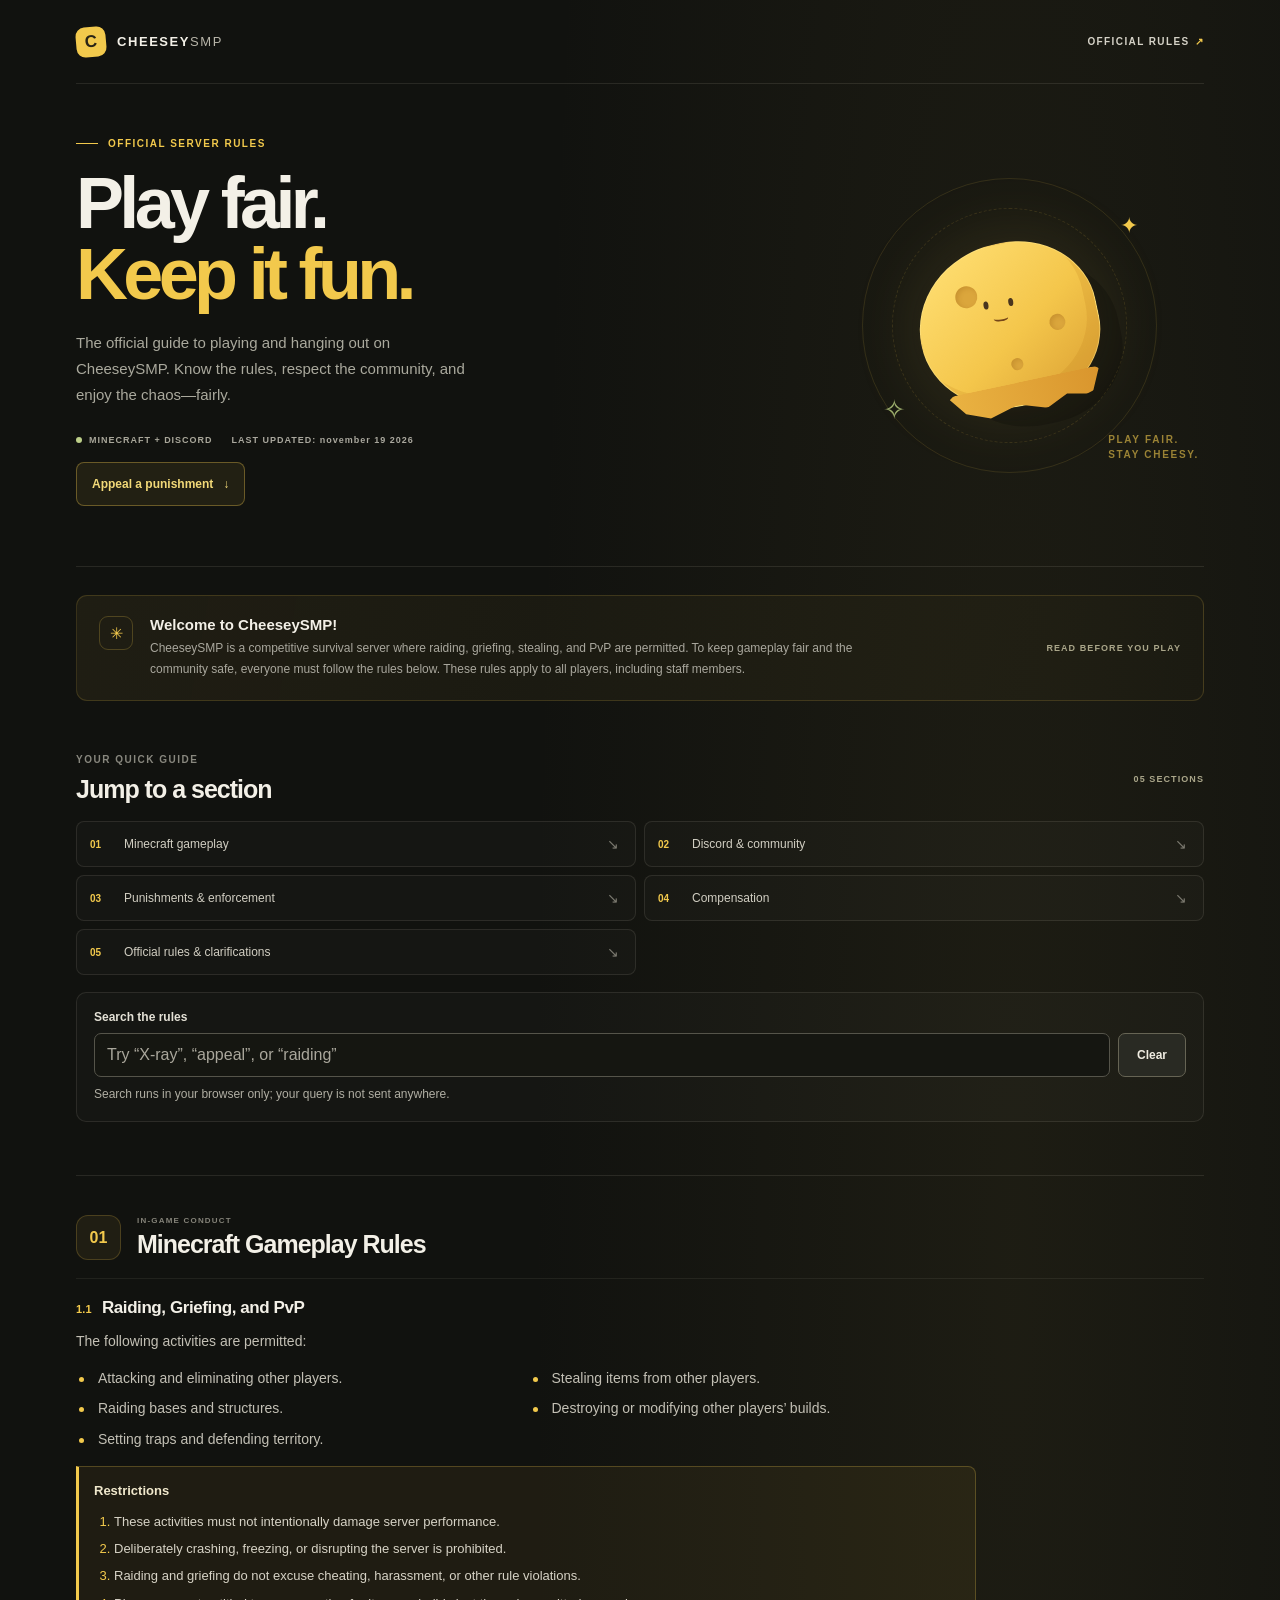
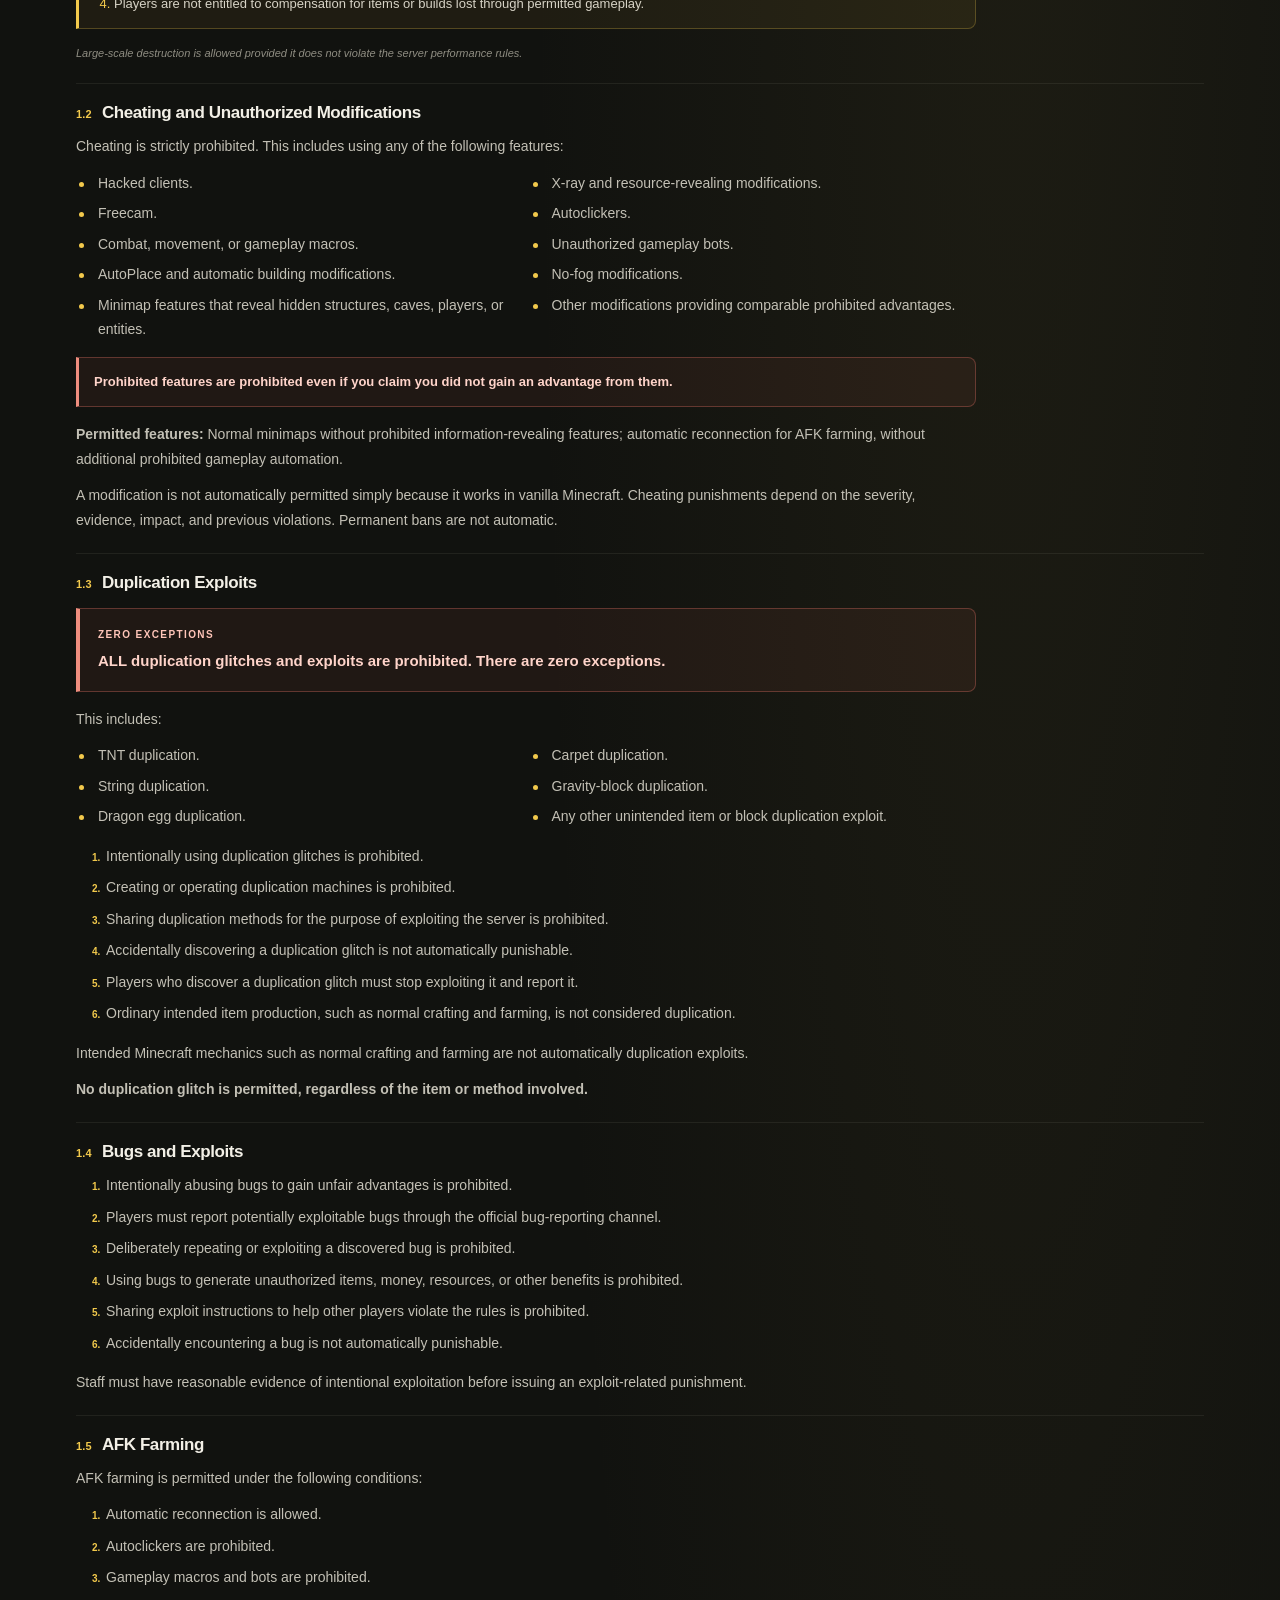
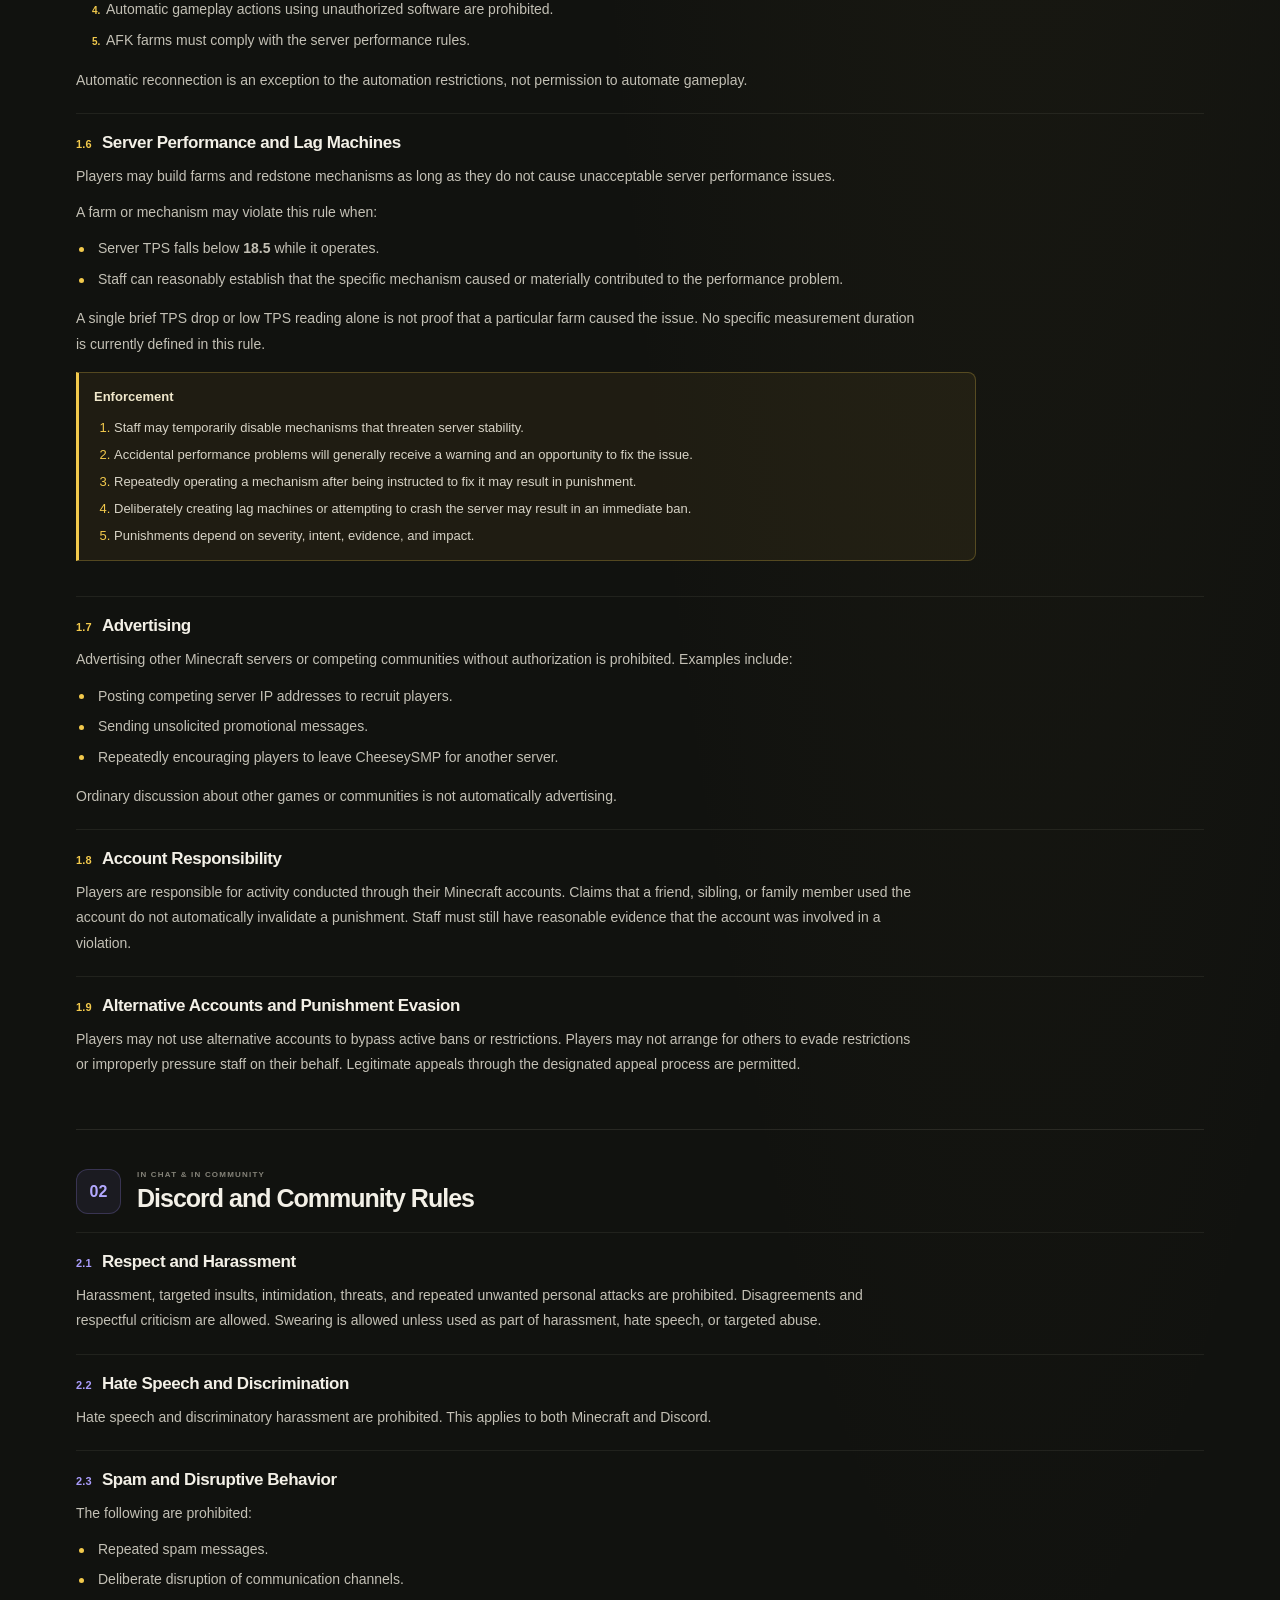
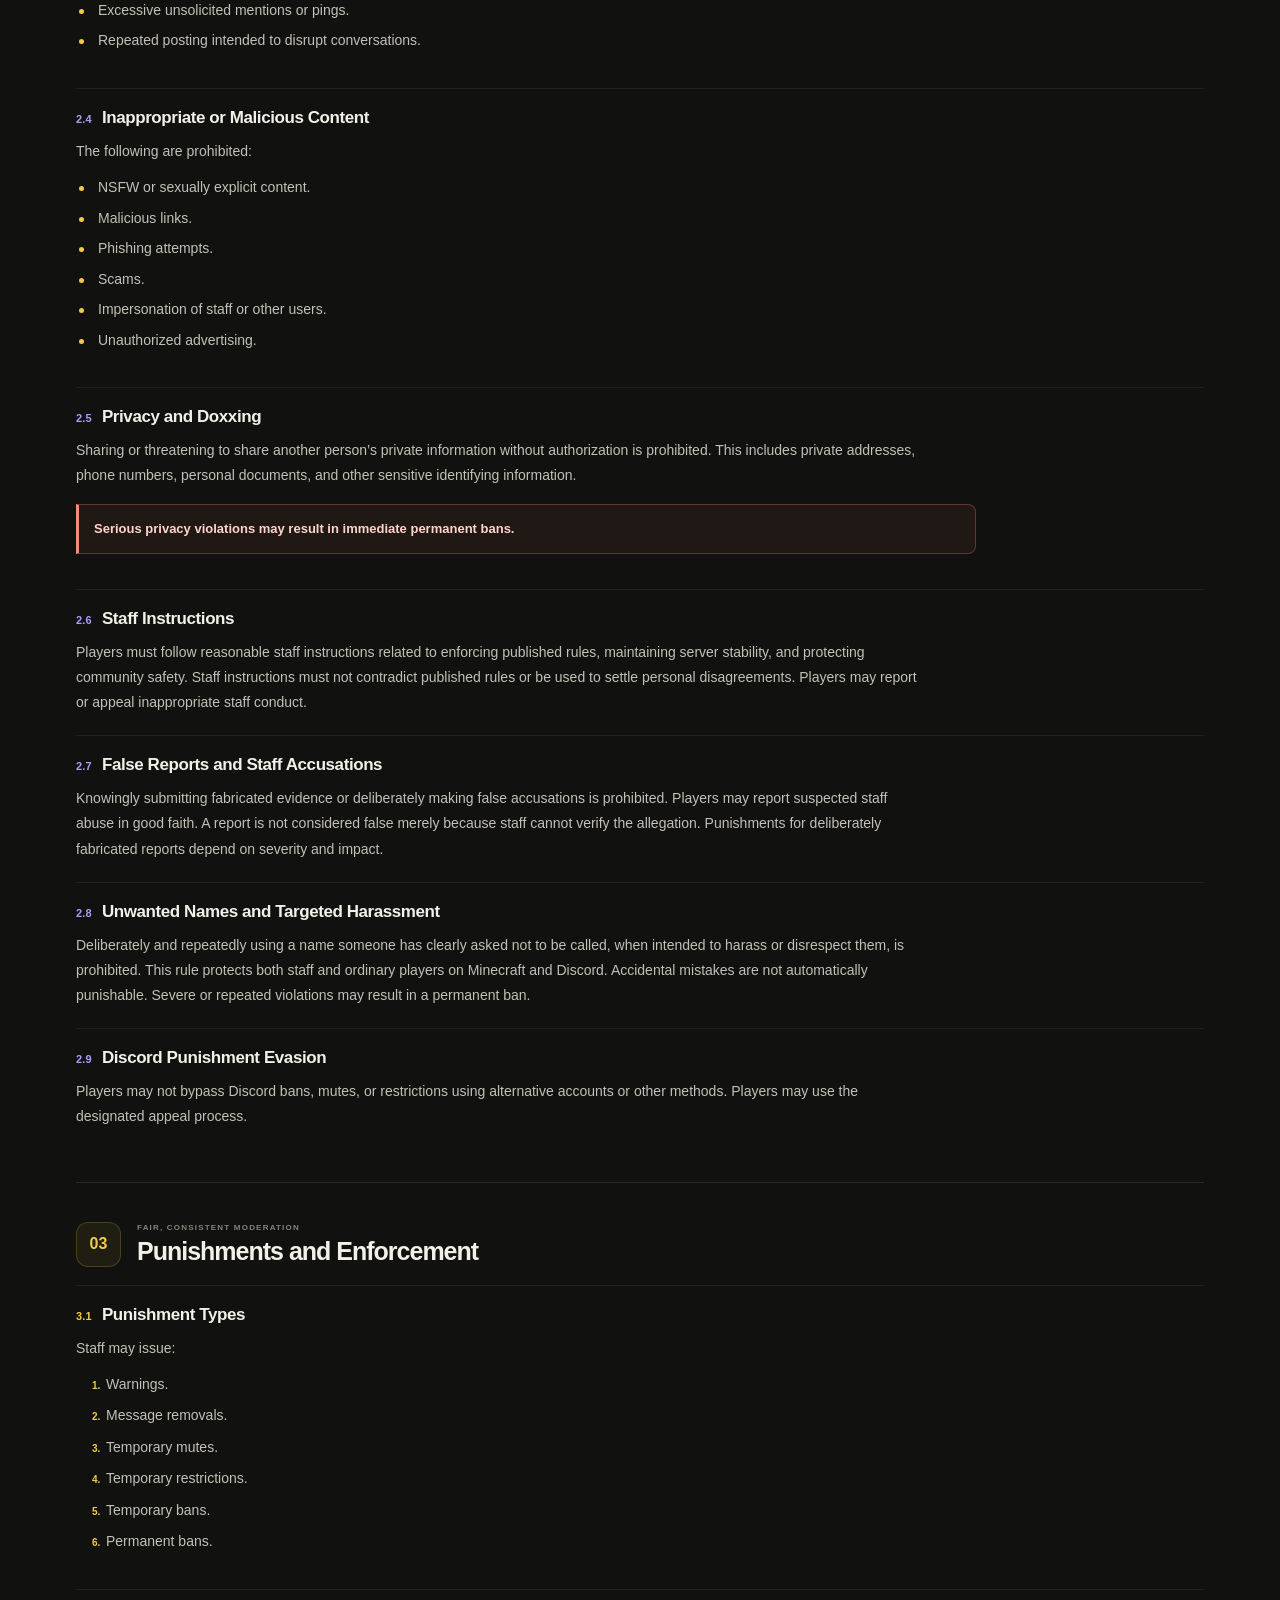
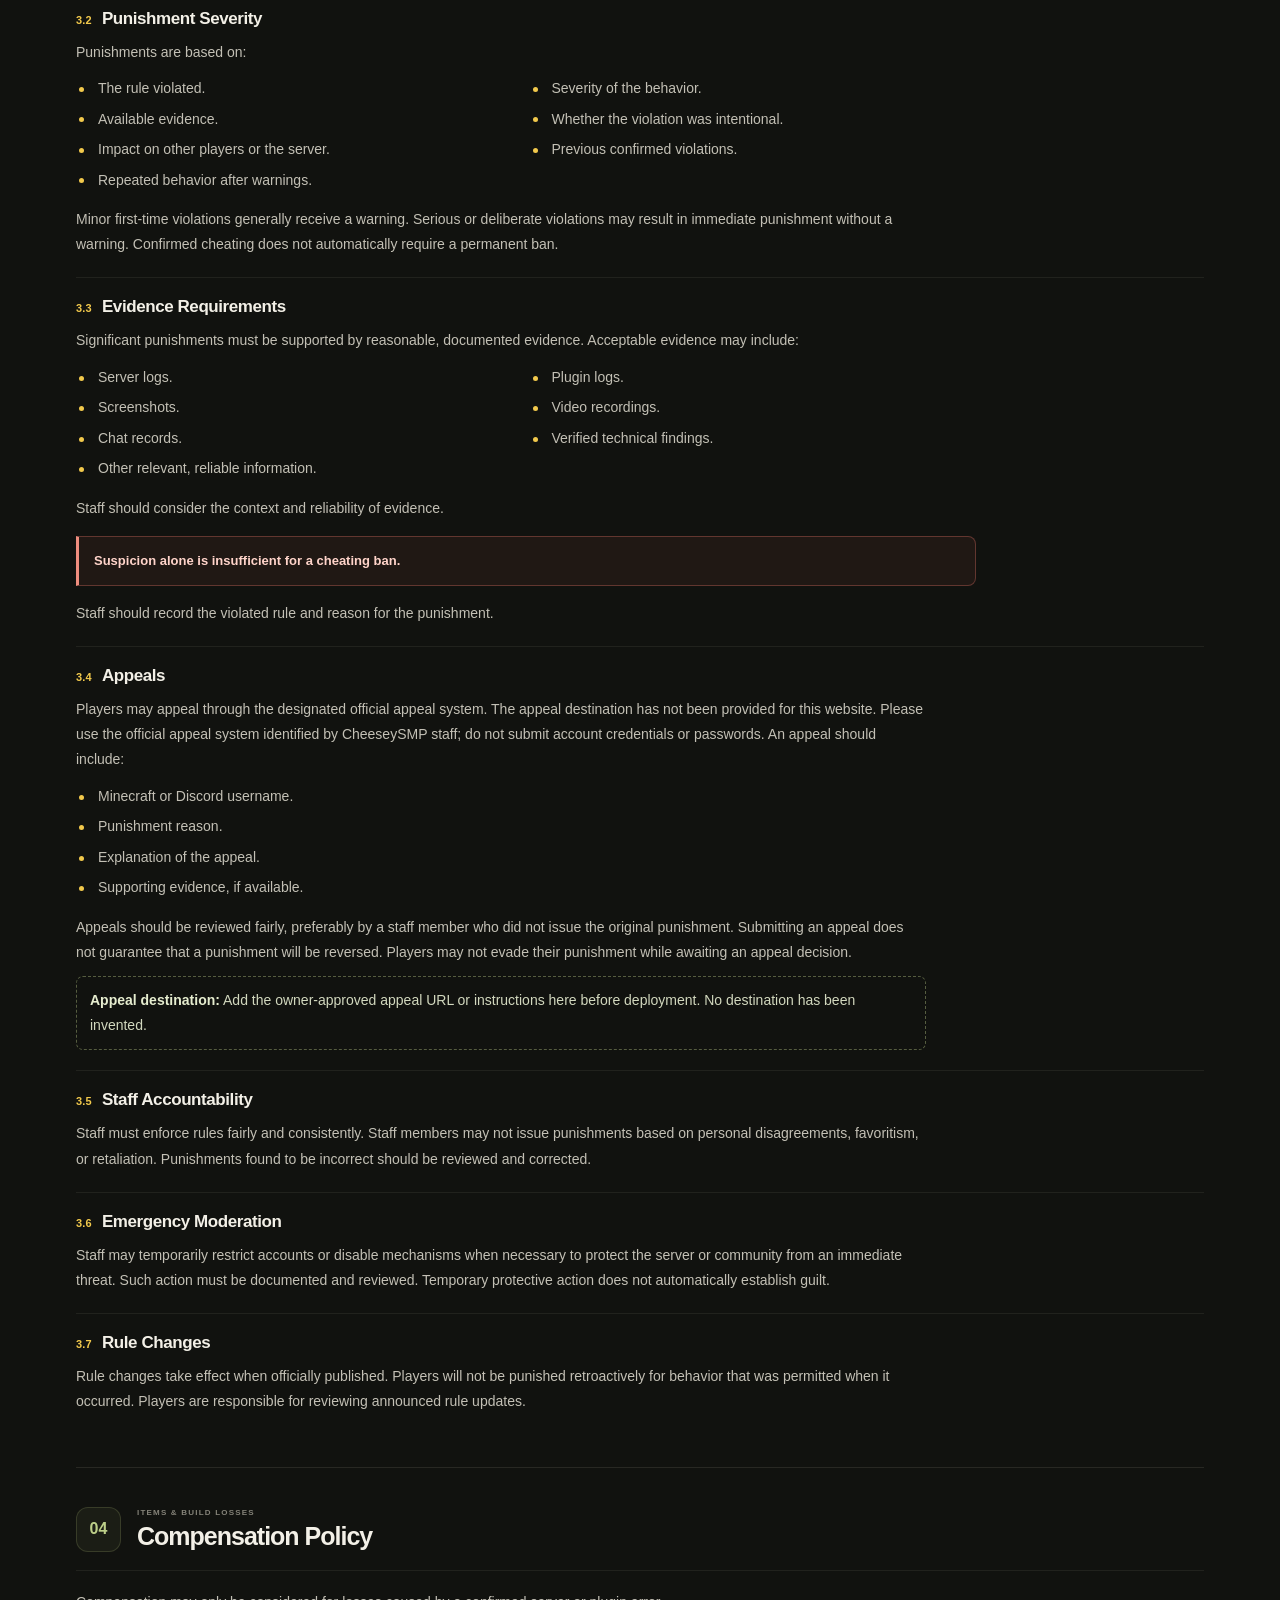
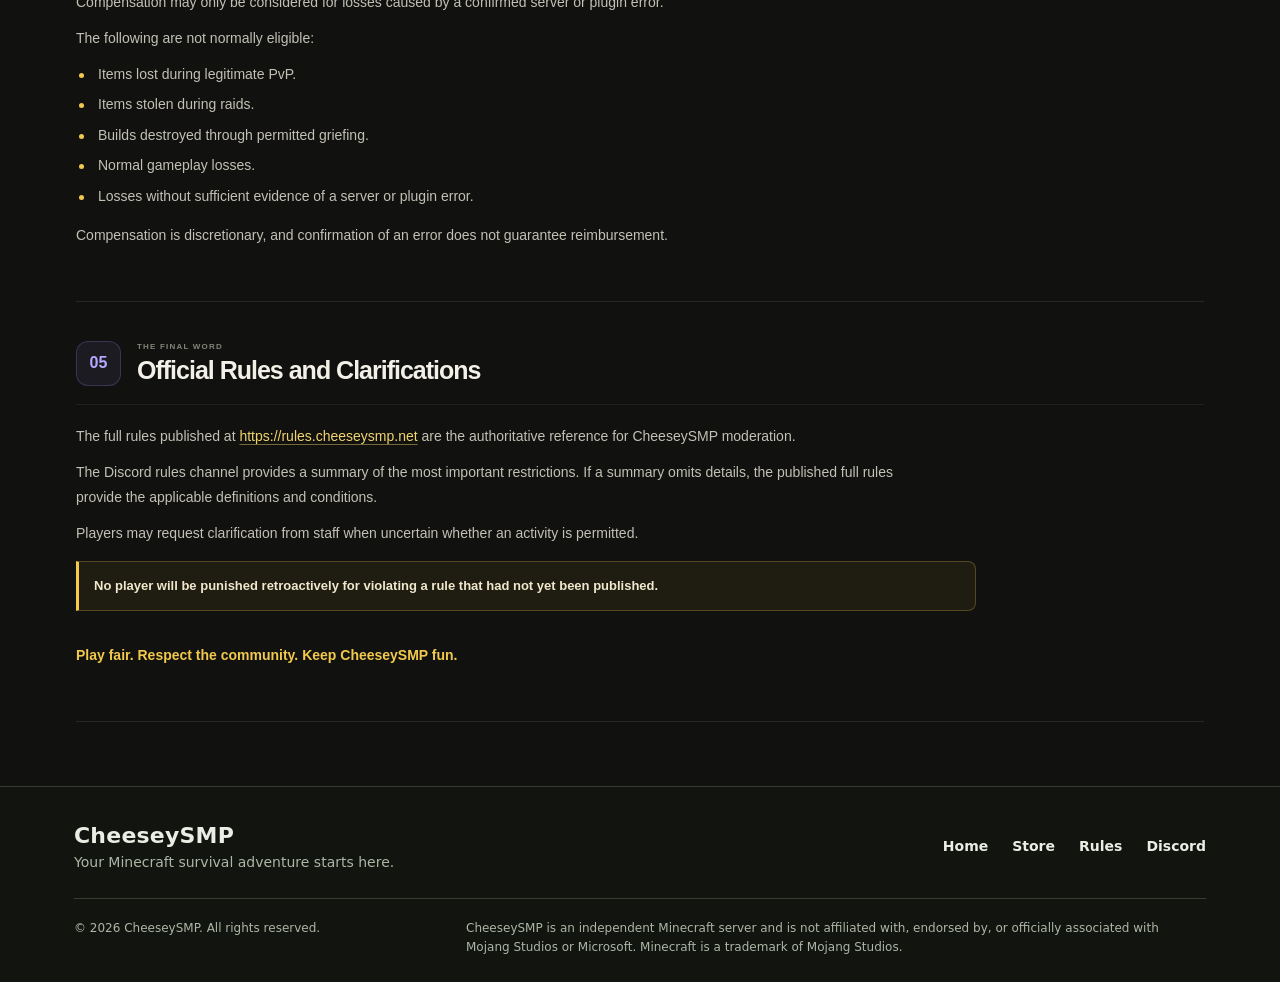
==== commit c9a3781f: "Add files via upload" ====
--- a/index.html
+++ b/index.html
@@ -207,12 +207,54 @@
                 </div>
             </main>
 
-            <footer class="site-footer">
-                <span>© 2026 CheeseySMP</span>
-                <a href="/legal.html">Legal information</a>
-            </footer>
-            <p class="minecraft-disclaimer">CheeseySMP is not affiliated with, endorsed by, or associated with Mojang Studios or Microsoft. Minecraft is a trademark of Microsoft Corporation.</p>
         </div>
+
+        <!-- CheeseySMP reusable footer: copy from START to END -->
+        <style>
+          .cheeseysmp-footer { box-sizing: border-box; width: 100%; margin-top: 64px; background: #11140f; color: #e9ede4; border-top: 1px solid #363c31; font-family: system-ui, -apple-system, BlinkMacSystemFont, "Segoe UI", sans-serif; }
+          .cheeseysmp-footer *, .cheeseysmp-footer *::before, .cheeseysmp-footer *::after { box-sizing: border-box; }
+          .cheeseysmp-footer__inner { max-width: 1180px; margin: 0 auto; padding: 36px 24px 24px; }
+          .cheeseysmp-footer__top { display: flex; justify-content: space-between; align-items: center; gap: 24px; padding-bottom: 28px; }
+          .cheeseysmp-footer__brand { font-size: 22px; font-weight: 800; margin: 0 0 6px; letter-spacing: .01em; color: #e9ede4; }
+          .cheeseysmp-footer__tagline { margin: 0; color: #aeb6a6; font-size: 14px; }
+          .cheeseysmp-footer__nav { display: flex; flex-wrap: wrap; gap: 14px 24px; }
+          .cheeseysmp-footer__nav a { color: #e9ede4; text-decoration: none; font-size: 14px; font-weight: 600; }
+          .cheeseysmp-footer__nav a:hover { color: #d8f36a; }
+          .cheeseysmp-footer__nav a:focus-visible { outline: 2px solid #d8f36a; outline-offset: 4px; }
+          .cheeseysmp-footer__bottom { border-top: 1px solid #363c31; padding-top: 20px; display: grid; grid-template-columns: 1fr 2fr; gap: 22px; align-items: start; }
+          .cheeseysmp-footer__copyright, .cheeseysmp-footer__disclaimer { margin: 0; color: #aeb6a6; font-size: 12px; line-height: 1.65; }
+          @media (max-width: 650px) {
+            .cheeseysmp-footer__top { flex-direction: column; align-items: flex-start; }
+            .cheeseysmp-footer__bottom { grid-template-columns: 1fr; gap: 10px; }
+            .cheeseysmp-footer__inner { padding: 28px 20px 22px; }
+          }
+        </style>
+        <footer class="cheeseysmp-footer" aria-label="CheeseySMP website footer">
+          <div class="cheeseysmp-footer__inner">
+            <div class="cheeseysmp-footer__top">
+              <div>
+                <p class="cheeseysmp-footer__brand">CheeseySMP</p>
+                <p class="cheeseysmp-footer__tagline">Your Minecraft survival adventure starts here.</p>
+              </div>
+              <nav class="cheeseysmp-footer__nav" aria-label="Official CheeseySMP links">
+                <a href="https://cheeseysmp.net">Home</a>
+                <a href="https://store.cheeseysmp.net">Store</a>
+                <a href="https://rules.cheeseysmp.net">Rules</a>
+                <a href="https://discord.gg/cheeseysmp">Discord</a>
+              </nav>
+            </div>
+            <div class="cheeseysmp-footer__bottom">
+              <p class="cheeseysmp-footer__copyright">© <span class="cheeseysmp-footer__year">2026</span> CheeseySMP. All rights reserved.</p>
+              <p class="cheeseysmp-footer__disclaimer">CheeseySMP is an independent Minecraft server and is not affiliated with, endorsed by, or officially associated with Mojang Studios or Microsoft. Minecraft is a trademark of Mojang Studios.</p>
+            </div>
+          </div>
+        </footer>
+        <script>
+          document.querySelectorAll('.cheeseysmp-footer__year').forEach(function (el) {
+            el.textContent = new Date().getFullYear();
+          });
+        </script>
+        <!-- END CheeseySMP reusable footer -->
         <script src="rules.js" defer></script>
     </body>
 </html>
--- a/style.css
+++ b/style.css
@@ -185,16 +185,6 @@
 .site-footer { align-items: center; gap: 16px; line-height: 1.8; }
 .site-footer > span { max-width: 72%; }
 .site-footer a { min-height: 44px; display: inline-flex; align-items: center; white-space: nowrap; }
-.legal-main { min-height: 60vh; max-width: 760px; padding: 72px 0 60px; }
-.legal-title { margin: 0 0 15px; color: var(--text); font: 700 clamp(36px, 6vw, 54px)/1.05 'Space Grotesk', Arial, sans-serif; letter-spacing: -.055em; }
-.legal-intro { max-width: 650px; margin: 0 0 25px; color: #c3c0b5; font-size: 16px; line-height: 1.75; }
-.legal-card { margin: 15px 0; padding: 19px 21px; border: 1px solid var(--line); border-radius: 10px; background: rgba(255,255,255,.025); }
-.legal-card h2 { margin-bottom: 13px; font-size: 19px; }
-.legal-card p { margin: 0 0 10px; color: #c3c0b5; font-size: 14px; line-height: 1.75; }
-.legal-card p:last-child { margin-bottom: 0; }
-.legal-card strong { color: #e8e5da; }
-.legal-note { color: #aaa89e; font-size: 12px; line-height: 1.7; }
-.legal-footer { margin-top: 0; }
 
 @media (prefers-reduced-motion: reduce) {
     html { scroll-behavior: auto; }
@@ -255,6 +245,4 @@
     .search-controls button { min-width: 60px; }
     .site-footer { align-items: flex-start; flex-direction: column; }
     .site-footer > span { max-width: 100%; }
-    .legal-main { min-height: 65vh; padding: 48px 0 35px; }
-    .legal-card { padding: 16px; }
 }
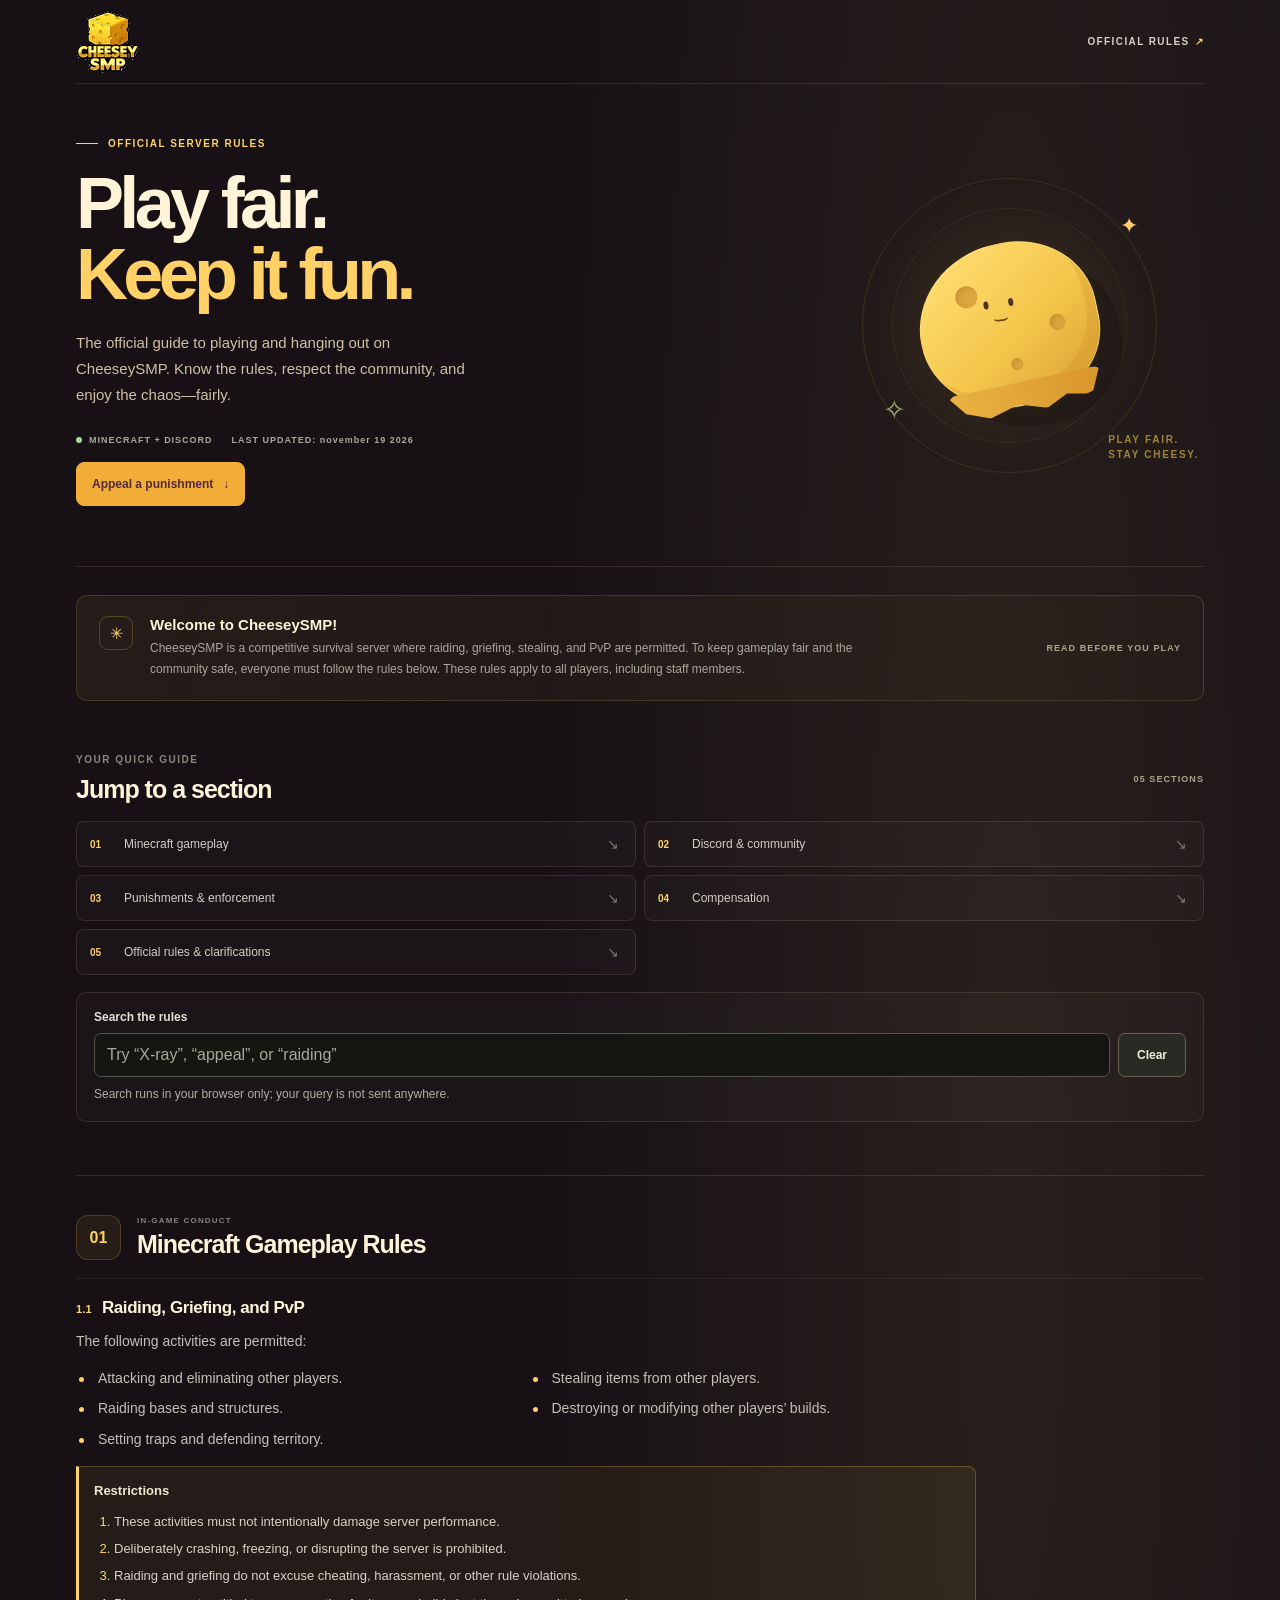
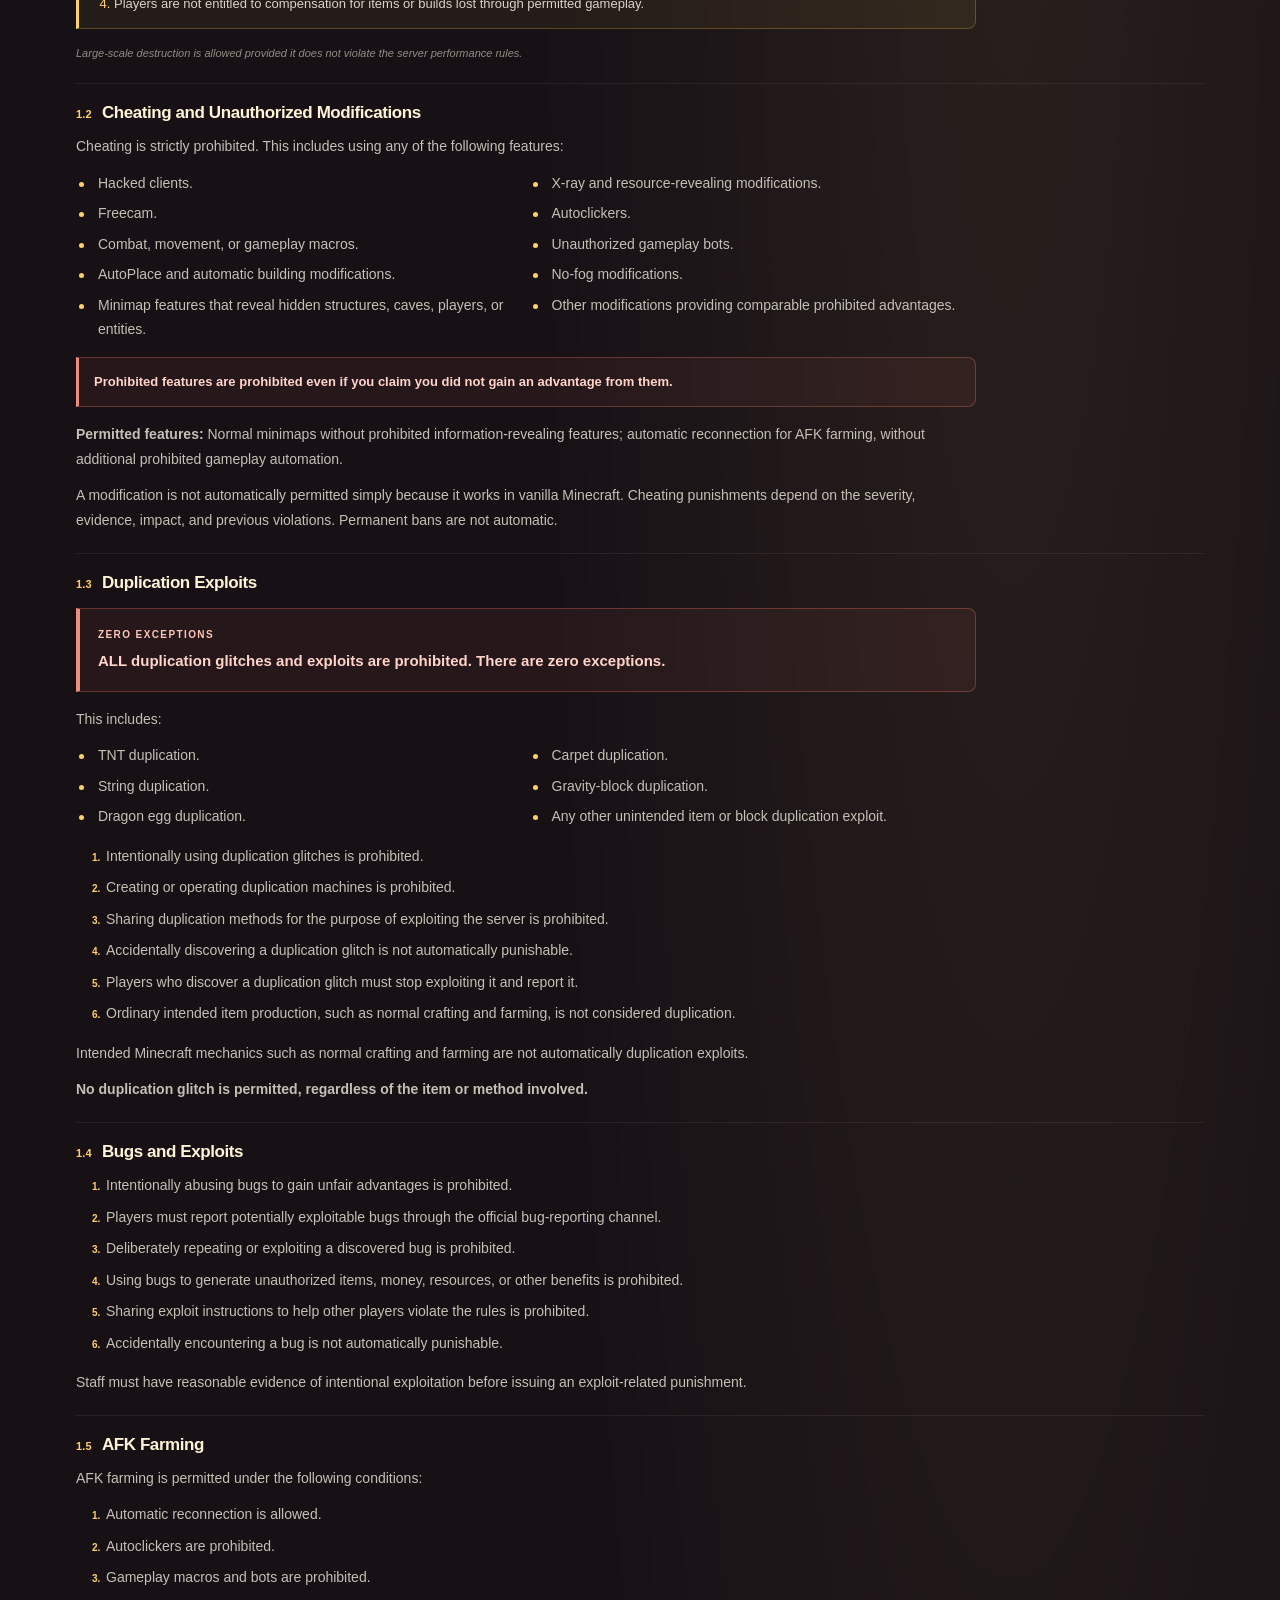
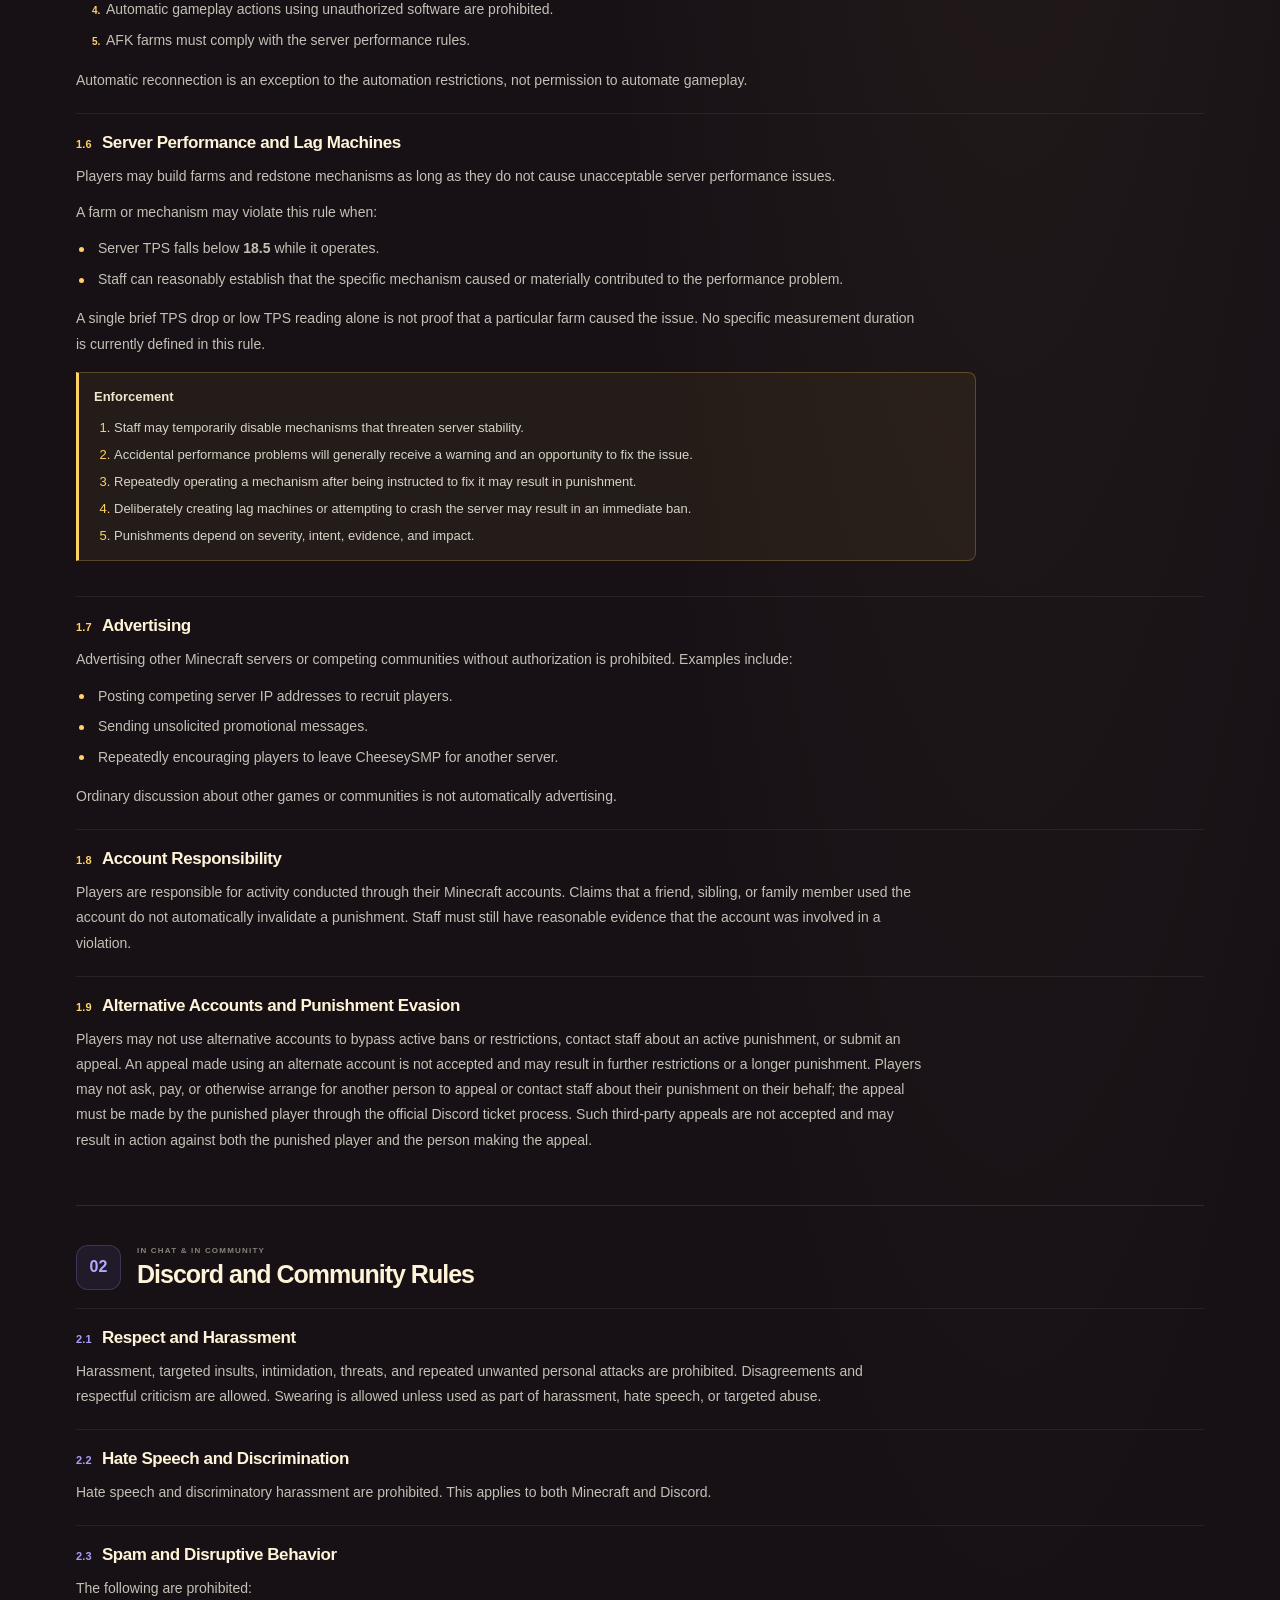
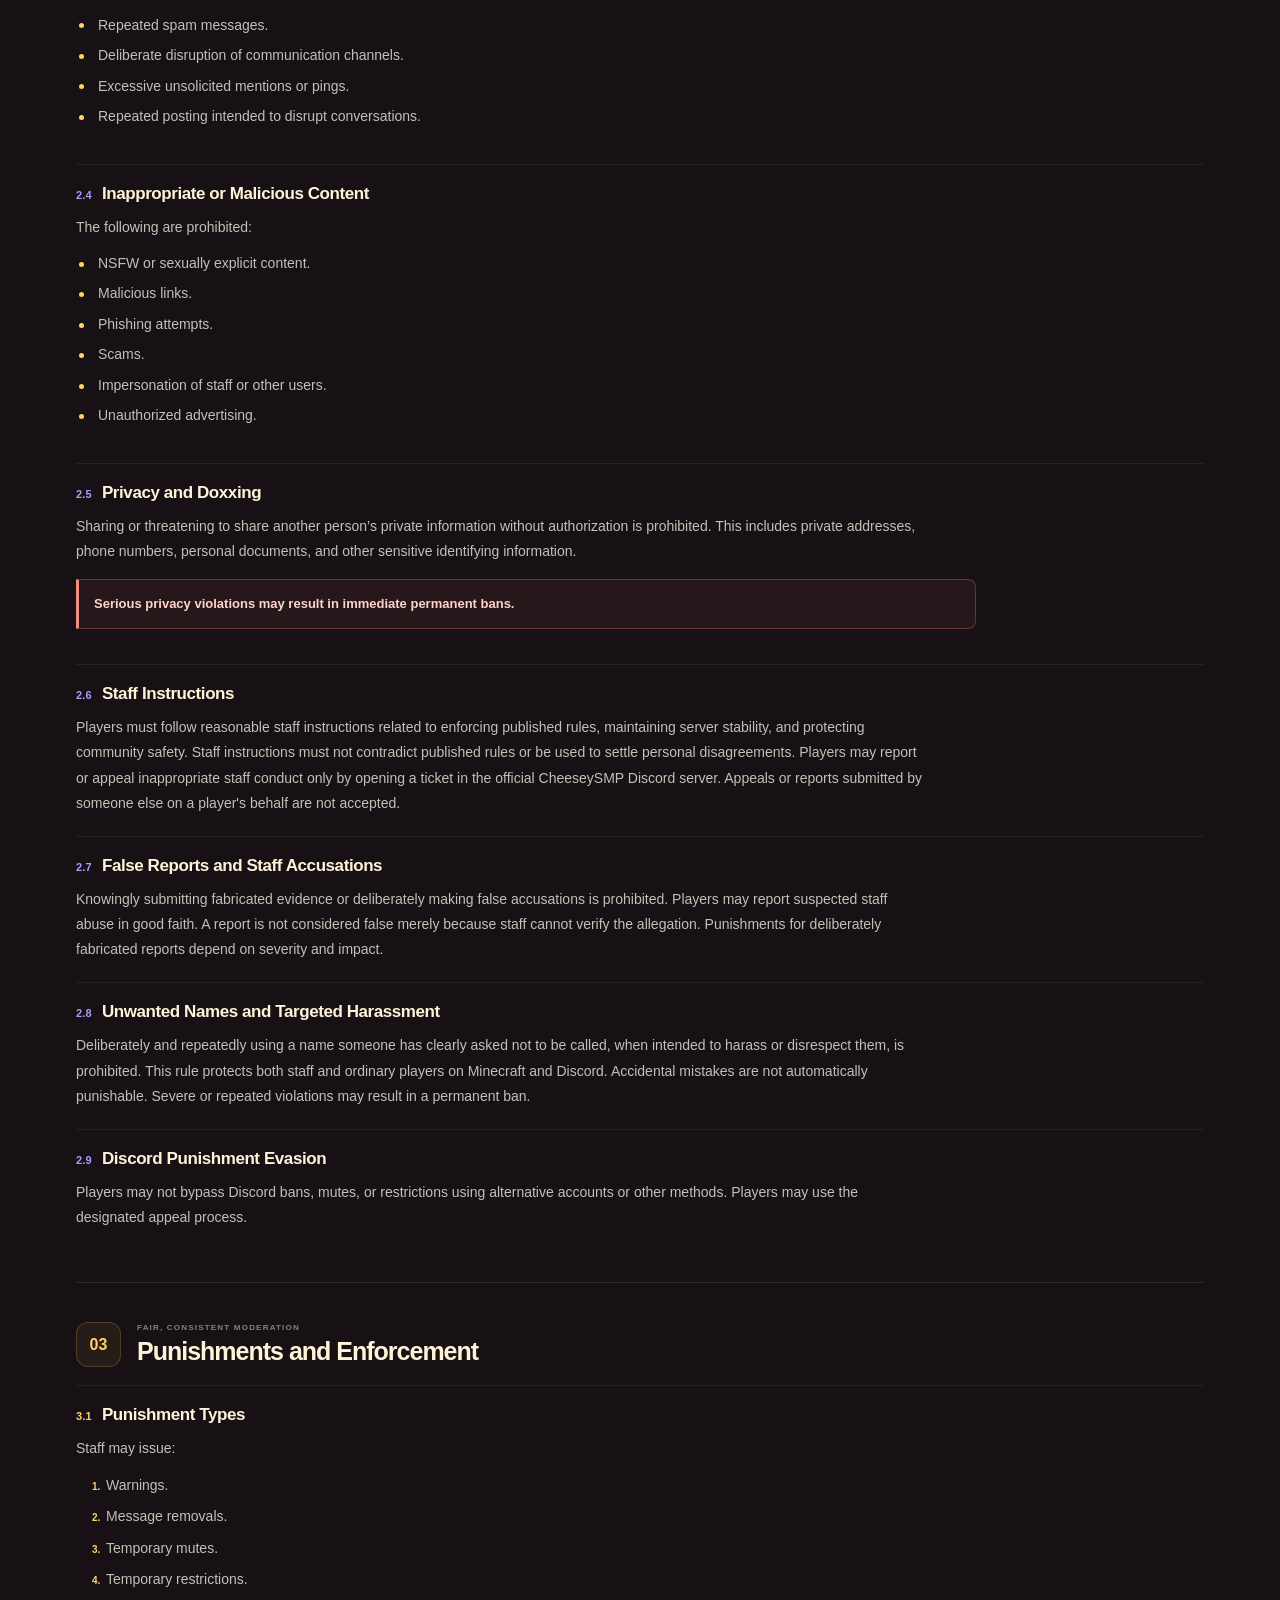
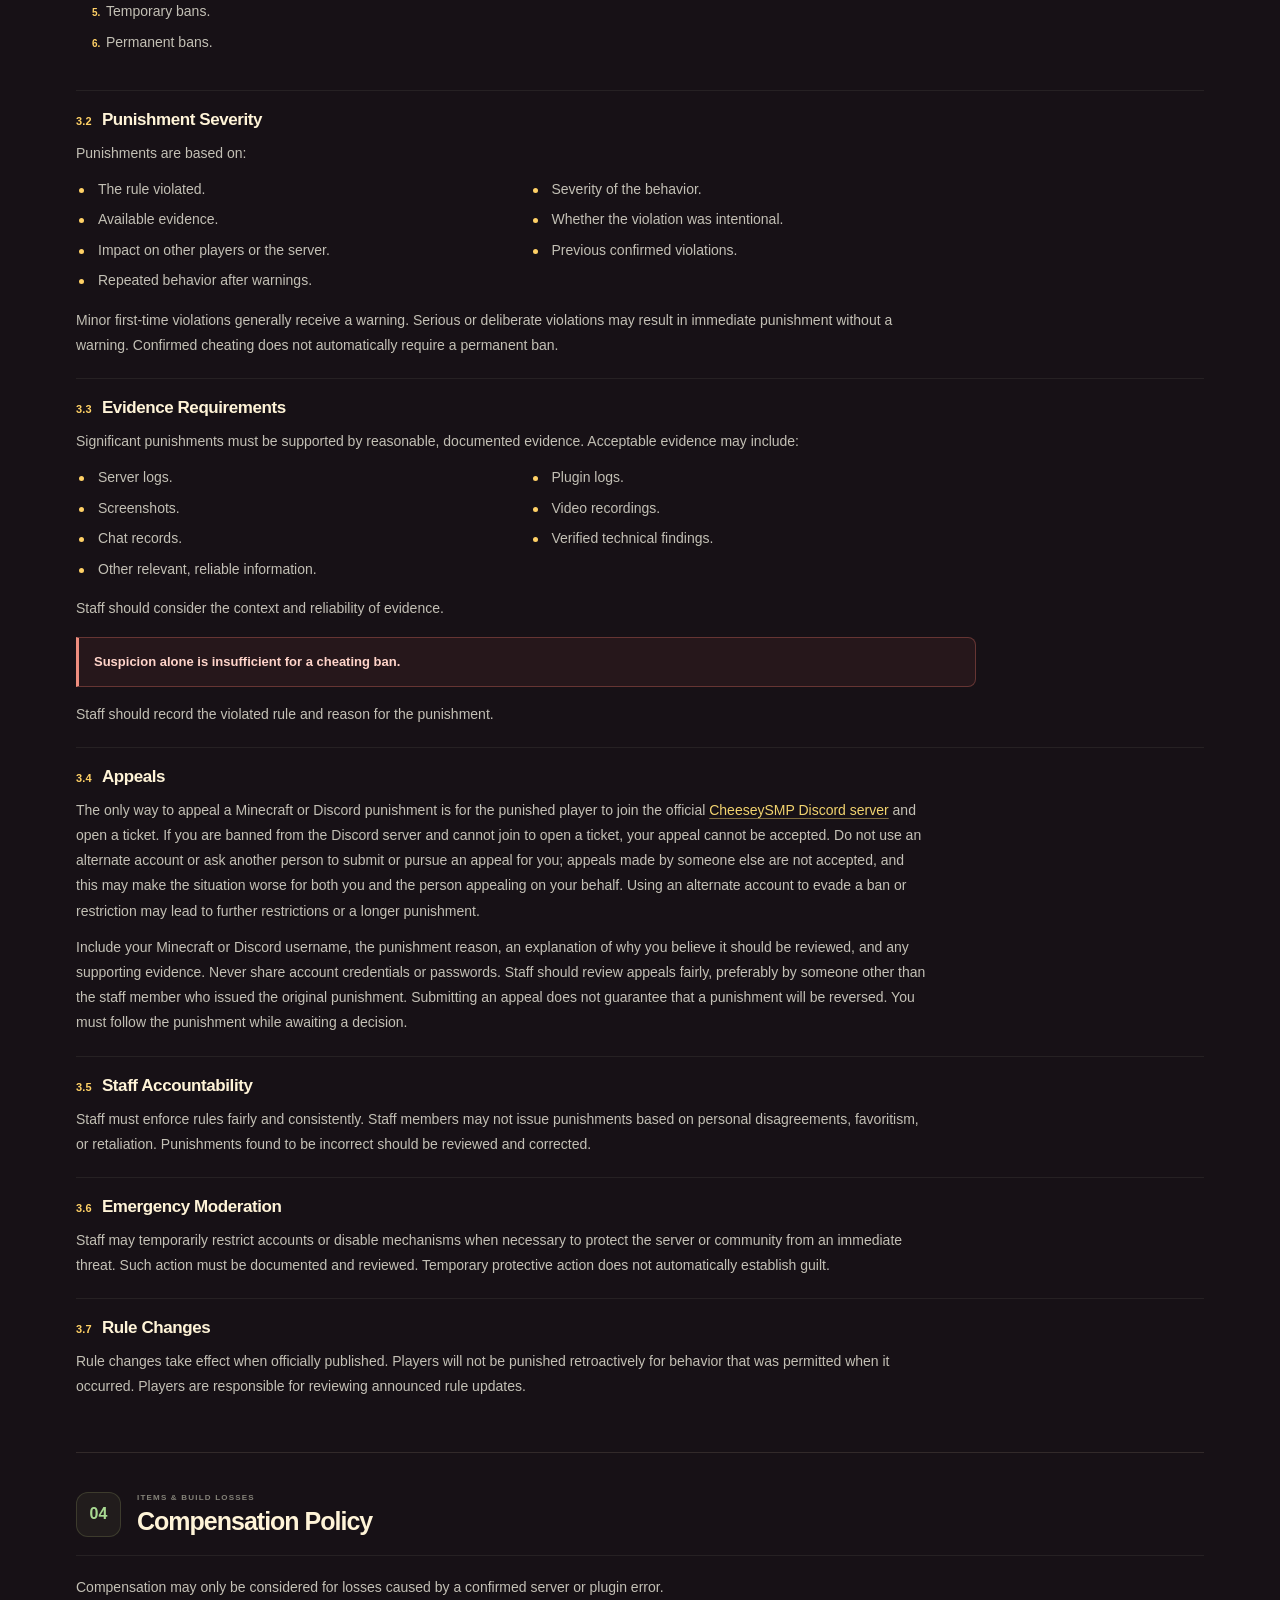
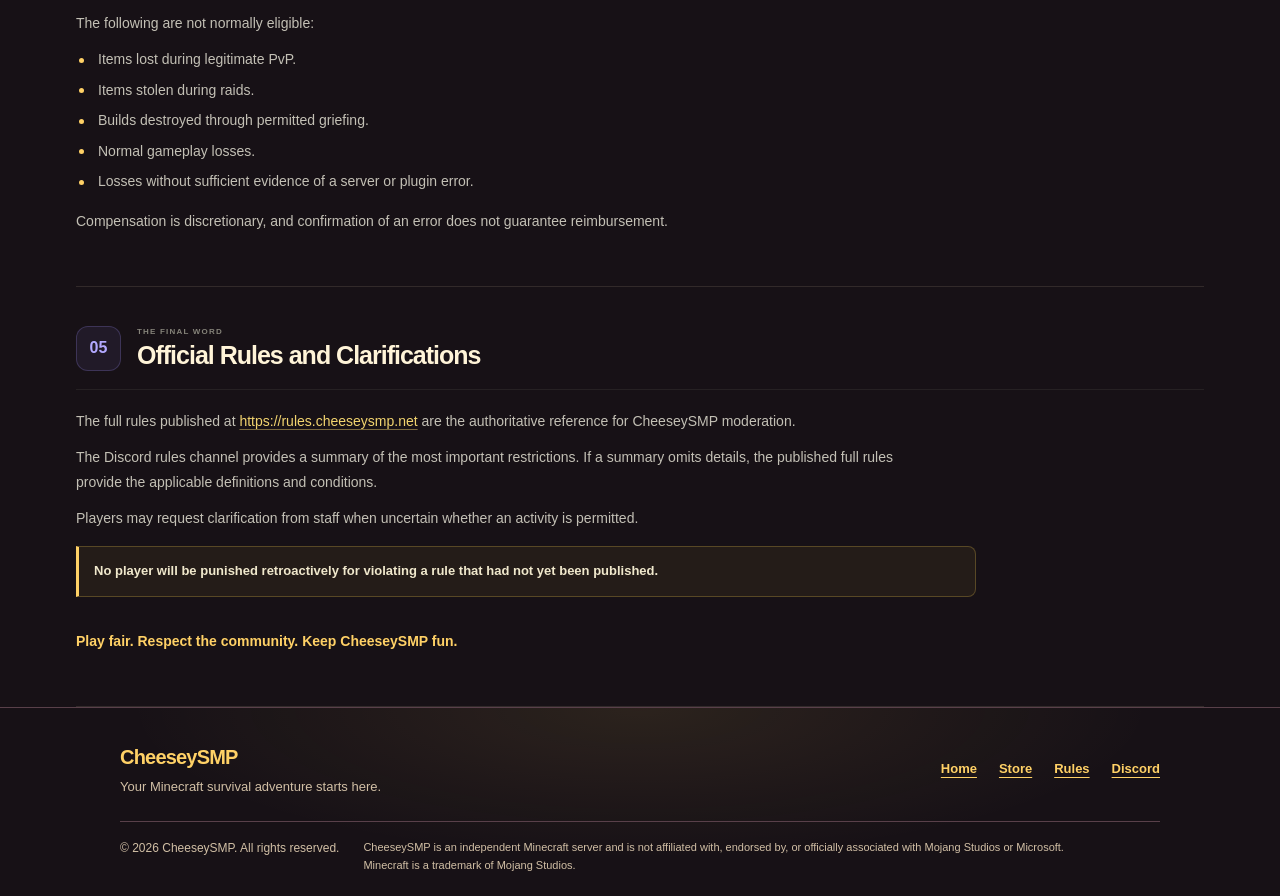
==== commit d90ca288: "Add files via upload" ====
--- a/index.html
+++ b/index.html
@@ -3,7 +3,8 @@
     <head>
         <meta charset="UTF-8">
         <meta name="viewport" content="width=device-width, initial-scale=1.0">
-        <meta name="theme-color" content="#11120f">
+        <meta name="theme-color" content="#171116">
+        <link rel="icon" type="image/png" href="cheeseylogo.png">
         <meta name="description" content="The official CheeseySMP rules for Minecraft and Discord. Play fair, respect the community, and keep CheeseySMP fun.">
         <meta name="color-scheme" content="dark">
         <meta property="og:type" content="website">
@@ -18,8 +19,7 @@
         <div class="page-shell">
             <header class="site-header">
                 <a class="brand" href="#top" aria-label="CheeseySMP rules home">
-                    <span class="brand-mark" aria-hidden="true">C</span>
-                    <span>CHEESEY<span class="brand-light">SMP</span></span>
+                    <img class="brand-logo" src="cheeseylogo.png" alt="CheeseySMP">
                 </a>
                 <a class="header-link" href="https://rules.cheeseysmp.net">OFFICIAL RULES <span aria-hidden="true">↗</span></a>
             </header>
@@ -164,7 +164,7 @@
 
                         <article class="rule-block" id="evasion">
                             <h3><span>1.9</span> Alternative Accounts and Punishment Evasion</h3>
-                            <p>Players may not use alternative accounts to bypass active bans or restrictions. Players may not arrange for others to evade restrictions or improperly pressure staff on their behalf. Legitimate appeals through the designated appeal process are permitted.</p>
+                            <p>Players may not use alternative accounts to bypass active bans or restrictions, contact staff about an active punishment, or submit an appeal. An appeal made using an alternate account is not accepted and may result in further restrictions or a longer punishment. Players may not ask, pay, or otherwise arrange for another person to appeal or contact staff about their punishment on their behalf; the appeal must be made by the punished player through the official Discord ticket process. Such third-party appeals are not accepted and may result in action against both the punished player and the person making the appeal.</p>
                         </article>
                     </section>
 
@@ -178,7 +178,7 @@
                         <article class="rule-block" id="spam"><h3><span>2.3</span> Spam and Disruptive Behavior</h3><p>The following are prohibited:</p><ul class="rule-points"><li>Repeated spam messages.</li><li>Deliberate disruption of communication channels.</li><li>Excessive unsolicited mentions or pings.</li><li>Repeated posting intended to disrupt conversations.</li></ul></article>
                         <article class="rule-block" id="malicious"><h3><span>2.4</span> Inappropriate or Malicious Content</h3><p>The following are prohibited:</p><ul class="rule-points"><li>NSFW or sexually explicit content.</li><li>Malicious links.</li><li>Phishing attempts.</li><li>Scams.</li><li>Impersonation of staff or other users.</li><li>Unauthorized advertising.</li></ul></article>
                         <article class="rule-block" id="privacy"><h3><span>2.5</span> Privacy and Doxxing</h3><p>Sharing or threatening to share another person’s private information without authorization is prohibited. This includes private addresses, phone numbers, personal documents, and other sensitive identifying information.</p><div class="callout callout-red"><strong>Serious privacy violations may result in immediate permanent bans.</strong></div></article>
-                        <article class="rule-block" id="staff"><h3><span>2.6</span> Staff Instructions</h3><p>Players must follow reasonable staff instructions related to enforcing published rules, maintaining server stability, and protecting community safety. Staff instructions must not contradict published rules or be used to settle personal disagreements. Players may report or appeal inappropriate staff conduct.</p></article>
+                        <article class="rule-block" id="staff"><h3><span>2.6</span> Staff Instructions</h3><p>Players must follow reasonable staff instructions related to enforcing published rules, maintaining server stability, and protecting community safety. Staff instructions must not contradict published rules or be used to settle personal disagreements. Players may report or appeal inappropriate staff conduct only by opening a ticket in the official CheeseySMP Discord server. Appeals or reports submitted by someone else on a player's behalf are not accepted.</p></article>
                         <article class="rule-block" id="reports"><h3><span>2.7</span> False Reports and Staff Accusations</h3><p>Knowingly submitting fabricated evidence or deliberately making false accusations is prohibited. Players may report suspected staff abuse in good faith. A report is not considered false merely because staff cannot verify the allegation. Punishments for deliberately fabricated reports depend on severity and impact.</p></article>
                         <article class="rule-block" id="names"><h3><span>2.8</span> Unwanted Names and Targeted Harassment</h3><p>Deliberately and repeatedly using a name someone has clearly asked not to be called, when intended to harass or disrespect them, is prohibited. This rule protects both staff and ordinary players on Minecraft and Discord. Accidental mistakes are not automatically punishable. Severe or repeated violations may result in a permanent ban.</p></article>
                         <article class="rule-block" id="discord-evasion"><h3><span>2.9</span> Discord Punishment Evasion</h3><p>Players may not bypass Discord bans, mutes, or restrictions using alternative accounts or other methods. Players may use the designated appeal process.</p></article>
@@ -189,7 +189,7 @@
                         <article class="rule-block" id="punishment-types"><h3><span>3.1</span> Punishment Types</h3><p>Staff may issue:</p><ol class="numbered-rules"><li>Warnings.</li><li>Message removals.</li><li>Temporary mutes.</li><li>Temporary restrictions.</li><li>Temporary bans.</li><li>Permanent bans.</li></ol></article>
                         <article class="rule-block" id="severity"><h3><span>3.2</span> Punishment Severity</h3><p>Punishments are based on:</p><ul class="rule-points two-column"><li>The rule violated.</li><li>Severity of the behavior.</li><li>Available evidence.</li><li>Whether the violation was intentional.</li><li>Impact on other players or the server.</li><li>Previous confirmed violations.</li><li>Repeated behavior after warnings.</li></ul><p>Minor first-time violations generally receive a warning. Serious or deliberate violations may result in immediate punishment without a warning. Confirmed cheating does not automatically require a permanent ban.</p></article>
                         <article class="rule-block" id="evidence"><h3><span>3.3</span> Evidence Requirements</h3><p>Significant punishments must be supported by reasonable, documented evidence. Acceptable evidence may include:</p><ul class="rule-points two-column"><li>Server logs.</li><li>Plugin logs.</li><li>Screenshots.</li><li>Video recordings.</li><li>Chat records.</li><li>Verified technical findings.</li><li>Other relevant, reliable information.</li></ul><p>Staff should consider the context and reliability of evidence.</p><div class="callout callout-red"><strong>Suspicion alone is insufficient for a cheating ban.</strong></div><p>Staff should record the violated rule and reason for the punishment.</p></article>
-                        <article class="rule-block" id="appeals"><h3><span>3.4</span> Appeals</h3><p>Players may appeal through the designated official appeal system. The appeal destination has not been provided for this website. Please use the official appeal system identified by CheeseySMP staff; do not submit account credentials or passwords. An appeal should include:</p><ul class="rule-points"><li>Minecraft or Discord username.</li><li>Punishment reason.</li><li>Explanation of the appeal.</li><li>Supporting evidence, if available.</li></ul><p>Appeals should be reviewed fairly, preferably by a staff member who did not issue the original punishment. Submitting an appeal does not guarantee that a punishment will be reversed. Players may not evade their punishment while awaiting an appeal decision.</p><p class="owner-note"><strong>Appeal destination:</strong> Add the owner-approved appeal URL or instructions here before deployment. No destination has been invented.</p></article>
+                        <article class="rule-block" id="appeals"><h3><span>3.4</span> Appeals</h3><p>The only way to appeal a Minecraft or Discord punishment is for the punished player to join the official <a class="inline-link" href="https://discord.gg/cheeseysmp" target="_blank" rel="noopener noreferrer">CheeseySMP Discord server</a> and open a ticket. If you are banned from the Discord server and cannot join to open a ticket, your appeal cannot be accepted. Do not use an alternate account or ask another person to submit or pursue an appeal for you; appeals made by someone else are not accepted, and this may make the situation worse for both you and the person appealing on your behalf. Using an alternate account to evade a ban or restriction may lead to further restrictions or a longer punishment.</p><p>Include your Minecraft or Discord username, the punishment reason, an explanation of why you believe it should be reviewed, and any supporting evidence. Never share account credentials or passwords. Staff should review appeals fairly, preferably by someone other than the staff member who issued the original punishment. Submitting an appeal does not guarantee that a punishment will be reversed. You must follow the punishment while awaiting a decision.</p></article>
                         <article class="rule-block" id="staff-accountability"><h3><span>3.5</span> Staff Accountability</h3><p>Staff must enforce rules fairly and consistently. Staff members may not issue punishments based on personal disagreements, favoritism, or retaliation. Punishments found to be incorrect should be reviewed and corrected.</p></article>
                         <article class="rule-block" id="emergency"><h3><span>3.6</span> Emergency Moderation</h3><p>Staff may temporarily restrict accounts or disable mechanisms when necessary to protect the server or community from an immediate threat. Such action must be documented and reviewed. Temporary protective action does not automatically establish guilt.</p></article>
                         <article class="rule-block" id="rule-changes"><h3><span>3.7</span> Rule Changes</h3><p>Rule changes take effect when officially published. Players will not be punished retroactively for behavior that was permitted when it occurred. Players are responsible for reviewing announced rule updates.</p></article>
@@ -209,52 +209,8 @@
 
         </div>
 
-        <!-- CheeseySMP reusable footer: copy from START to END -->
-        <style>
-          .cheeseysmp-footer { box-sizing: border-box; width: 100%; margin-top: 64px; background: #11140f; color: #e9ede4; border-top: 1px solid #363c31; font-family: system-ui, -apple-system, BlinkMacSystemFont, "Segoe UI", sans-serif; }
-          .cheeseysmp-footer *, .cheeseysmp-footer *::before, .cheeseysmp-footer *::after { box-sizing: border-box; }
-          .cheeseysmp-footer__inner { max-width: 1180px; margin: 0 auto; padding: 36px 24px 24px; }
-          .cheeseysmp-footer__top { display: flex; justify-content: space-between; align-items: center; gap: 24px; padding-bottom: 28px; }
-          .cheeseysmp-footer__brand { font-size: 22px; font-weight: 800; margin: 0 0 6px; letter-spacing: .01em; color: #e9ede4; }
-          .cheeseysmp-footer__tagline { margin: 0; color: #aeb6a6; font-size: 14px; }
-          .cheeseysmp-footer__nav { display: flex; flex-wrap: wrap; gap: 14px 24px; }
-          .cheeseysmp-footer__nav a { color: #e9ede4; text-decoration: none; font-size: 14px; font-weight: 600; }
-          .cheeseysmp-footer__nav a:hover { color: #d8f36a; }
-          .cheeseysmp-footer__nav a:focus-visible { outline: 2px solid #d8f36a; outline-offset: 4px; }
-          .cheeseysmp-footer__bottom { border-top: 1px solid #363c31; padding-top: 20px; display: grid; grid-template-columns: 1fr 2fr; gap: 22px; align-items: start; }
-          .cheeseysmp-footer__copyright, .cheeseysmp-footer__disclaimer { margin: 0; color: #aeb6a6; font-size: 12px; line-height: 1.65; }
-          @media (max-width: 650px) {
-            .cheeseysmp-footer__top { flex-direction: column; align-items: flex-start; }
-            .cheeseysmp-footer__bottom { grid-template-columns: 1fr; gap: 10px; }
-            .cheeseysmp-footer__inner { padding: 28px 20px 22px; }
-          }
-        </style>
-        <footer class="cheeseysmp-footer" aria-label="CheeseySMP website footer">
-          <div class="cheeseysmp-footer__inner">
-            <div class="cheeseysmp-footer__top">
-              <div>
-                <p class="cheeseysmp-footer__brand">CheeseySMP</p>
-                <p class="cheeseysmp-footer__tagline">Your Minecraft survival adventure starts here.</p>
-              </div>
-              <nav class="cheeseysmp-footer__nav" aria-label="Official CheeseySMP links">
-                <a href="https://cheeseysmp.net">Home</a>
-                <a href="https://store.cheeseysmp.net">Store</a>
-                <a href="https://rules.cheeseysmp.net">Rules</a>
-                <a href="https://discord.gg/cheeseysmp">Discord</a>
-              </nav>
-            </div>
-            <div class="cheeseysmp-footer__bottom">
-              <p class="cheeseysmp-footer__copyright">© <span class="cheeseysmp-footer__year">2026</span> CheeseySMP. All rights reserved.</p>
-              <p class="cheeseysmp-footer__disclaimer">CheeseySMP is an independent Minecraft server and is not affiliated with, endorsed by, or officially associated with Mojang Studios or Microsoft. Minecraft is a trademark of Mojang Studios.</p>
-            </div>
-          </div>
-        </footer>
-        <script>
-          document.querySelectorAll('.cheeseysmp-footer__year').forEach(function (el) {
-            el.textContent = new Date().getFullYear();
-          });
-        </script>
-        <!-- END CheeseySMP reusable footer -->
+        <cheesesmp-footer></cheesesmp-footer>
+        <script src="cheesesmp-footer.js" defer></script>
         <script src="rules.js" defer></script>
     </body>
 </html>
--- a/style.css
+++ b/style.css
@@ -1,14 +1,28 @@
 :root {
     color-scheme: dark;
-    --bg: #11120f;
-    --panel: #1a1b17;
-    --panel-raised: #20211c;
-    --text: #f3f0e7;
-    --muted: #b8b5a9;
-    --line: rgba(241, 235, 213, 0.1);
-    --cheese: #f2c94c;
-    --green: #bdcf89;
-    --discord: #b3a8ff;
+    --cs-bg: #171116;
+    --cs-surface: #241820;
+    --cs-surface-raised: #33212A;
+    --cs-border: #59404A;
+    --cs-text: #FFF4D8;
+    --cs-text-muted: #D1BFA5;
+    --cs-cheddar: #F2AD38;
+    --cs-cheddar-hover: #FFC65B;
+    --cs-cheese: #FFD166;
+    --cs-cheese-hover: #FFDF8C;
+    --cs-plum: #542B3A;
+    --cs-plum-hover: #71374A;
+    --cs-danger: #FF8F86;
+    --cs-success: #A8D992;
+    --bg: var(--cs-bg);
+    --panel: var(--cs-surface);
+    --panel-raised: var(--cs-surface-raised);
+    --text: var(--cs-text);
+    --muted: var(--cs-text-muted);
+    --line: rgba(209, 191, 165, 0.14);
+    --cheese: var(--cs-cheese);
+    --green: var(--cs-success);
+    --discord: var(--cs-cheese-hover);
 }
 
 * { box-sizing: border-box; }
@@ -17,7 +31,7 @@
     min-width: 320px;
     margin: 0;
     background:
-        radial-gradient(ellipse at 79% 14%, rgba(118, 104, 49, 0.12), transparent 30rem),
+        radial-gradient(ellipse at 79% 14%, rgba(255, 209, 102, 0.08), transparent 30rem),
         var(--bg);
     color: var(--text);
     font-family: 'DM Sans', Arial, sans-serif;
@@ -26,8 +40,8 @@
 
 a { color: inherit; }
 button, input { font: inherit; }
-:focus-visible { outline: 3px solid #f2c94c; outline-offset: 4px; }
-::selection { background: #f2c94c; color: #17160f; }
+:focus-visible { outline: 2px solid var(--cs-cheddar); outline-offset: 3px; }
+::selection { background: var(--cs-cheddar); color: var(--cs-plum); }
 [hidden] { display: none !important; }
 .page-shell { max-width: 1240px; padding: 0 56px; margin: 0 auto; }
 .site-header {
@@ -37,11 +51,10 @@
     justify-content: space-between;
     border-bottom: 1px solid var(--line);
 }
-.brand { display: inline-flex; align-items: center; gap: 11px; text-decoration: none; font: 700 13px 'Space Grotesk', sans-serif; letter-spacing: .12em; }
-.brand-mark { display: grid; width: 30px; height: 30px; place-items: center; border-radius: 9px; background: var(--cheese); color: #292416; font: 700 17px 'Space Grotesk', sans-serif; letter-spacing: 0; transform: rotate(-5deg); }
-.brand-light { color: var(--muted); font-weight: 500; }
+.brand { display: inline-flex; align-items: center; flex: 0 0 auto; text-decoration: none; }
+.brand-logo { display: block; width: 64px; height: 64px; object-fit: contain; }
 .header-label, .eyebrow, .card-number, .card-footer, .reminder-tag, .site-footer { font-size: 10px; font-weight: 700; letter-spacing: .15em; }
-.header-label { display: flex; align-items: center; gap: 9px; color: #b8b6aa; }
+.header-label { display: flex; align-items: center; gap: 9px; color: var(--cs-text-muted); }
 .status-dot { width: 7px; height: 7px; border-radius: 50%; background: var(--green); box-shadow: 0 0 12px rgba(168,186,118,.6); }
 
 .hero { min-height: 422px; display: flex; align-items: center; justify-content: space-between; position: relative; overflow: hidden; border-bottom: 1px solid var(--line); }
@@ -51,7 +64,7 @@
 h1, h2, h3, p { margin-top: 0; }
 h1 { margin-bottom: 19px; font: 700 clamp(48px, 6vw, 72px)/.99 'Space Grotesk', sans-serif; letter-spacing: -.065em; }
 h1 span { color: var(--cheese); }
-.hero-description { max-width: 390px; margin: 0; color: #aaa99d; font-size: 15px; line-height: 1.75; }
+.hero-description { max-width: 390px; margin: 0; color: var(--cs-text-muted); font-size: 15px; line-height: 1.75; }
 .scroll-link { display: inline-flex; align-items: center; gap: 13px; margin-top: 31px; color: #e7e3d7; text-decoration: none; font-size: 10px; font-weight: 700; letter-spacing: .14em; }
 .scroll-link span { display: grid; width: 25px; height: 25px; place-items: center; border: 1px solid var(--line); border-radius: 50%; color: var(--cheese); font-size: 14px; transition: transform .2s ease; }
 .scroll-link:hover span { transform: translateY(3px); }
@@ -162,10 +175,10 @@
 .fine-print { color: #908e83 !important; font-size: 11px !important; font-style: italic; }
 .inline-link { color: #f2d46f; text-decoration-color: rgba(242,212,111,.45); text-underline-offset: 3px; }
 .closing-line { padding: 17px 0 0; color: var(--cheese) !important; font: 600 17px 'Space Grotesk', sans-serif; }
-.site-footer a { color: #aaa79b; text-decoration: none; }
-.site-footer a:hover, .header-link:hover { color: var(--cheese); }
-.appeal-cta { display: inline-flex; min-height: 44px; align-items: center; gap: 10px; margin-top: 17px; padding: 0 15px; border: 1px solid rgba(242,201,76,.34); border-radius: 8px; background: rgba(242,201,76,.08); color: #f2d978; font-size: 12px; font-weight: 700; text-decoration: none; }
-.appeal-cta:hover { background: rgba(242,201,76,.15); }
+.site-footer a { color: var(--cs-cheese); text-decoration: underline; text-underline-offset: 3px; }
+.site-footer a:hover, .header-link:hover { color: var(--cs-cheese-hover); }
+.appeal-cta { display: inline-flex; min-height: 44px; align-items: center; gap: 10px; margin-top: 17px; padding: 0 15px; border: 1px solid var(--cs-cheddar); border-radius: 8px; background: var(--cs-cheddar); color: var(--cs-plum); font-size: 12px; font-weight: 700; text-decoration: none; }
+.appeal-cta:hover { background: var(--cs-cheddar-hover); }
 .search-form { margin-top: 17px; padding: 17px; border: 1px solid var(--line); border-radius: 10px; background: rgba(255,255,255,.02); }
 .search-form label { display: block; margin-bottom: 9px; color: #e4e1d6; font-size: 12px; font-weight: 700; }
 .search-controls { display: flex; gap: 8px; }
@@ -182,7 +195,7 @@
 .owner-note { padding: 11px 13px; border: 1px dashed rgba(189,207,137,.4); border-radius: 7px; color: #d2d8be !important; }
 .owner-note strong { color: #e6edcf; }
 .minecraft-disclaimer { margin: 0; padding: 5px 0 18px; color: #aaa89e; font-size: 11px; line-height: 1.6; }
-.site-footer { align-items: center; gap: 16px; line-height: 1.8; }
+.site-footer { align-items: center; gap: 16px; padding: 20px 0; border-top: 1px solid var(--cs-border); background: var(--cs-surface); color: var(--cs-text-muted); line-height: 1.8; }
 .site-footer > span { max-width: 72%; }
 .site-footer a { min-height: 44px; display: inline-flex; align-items: center; white-space: nowrap; }
 
